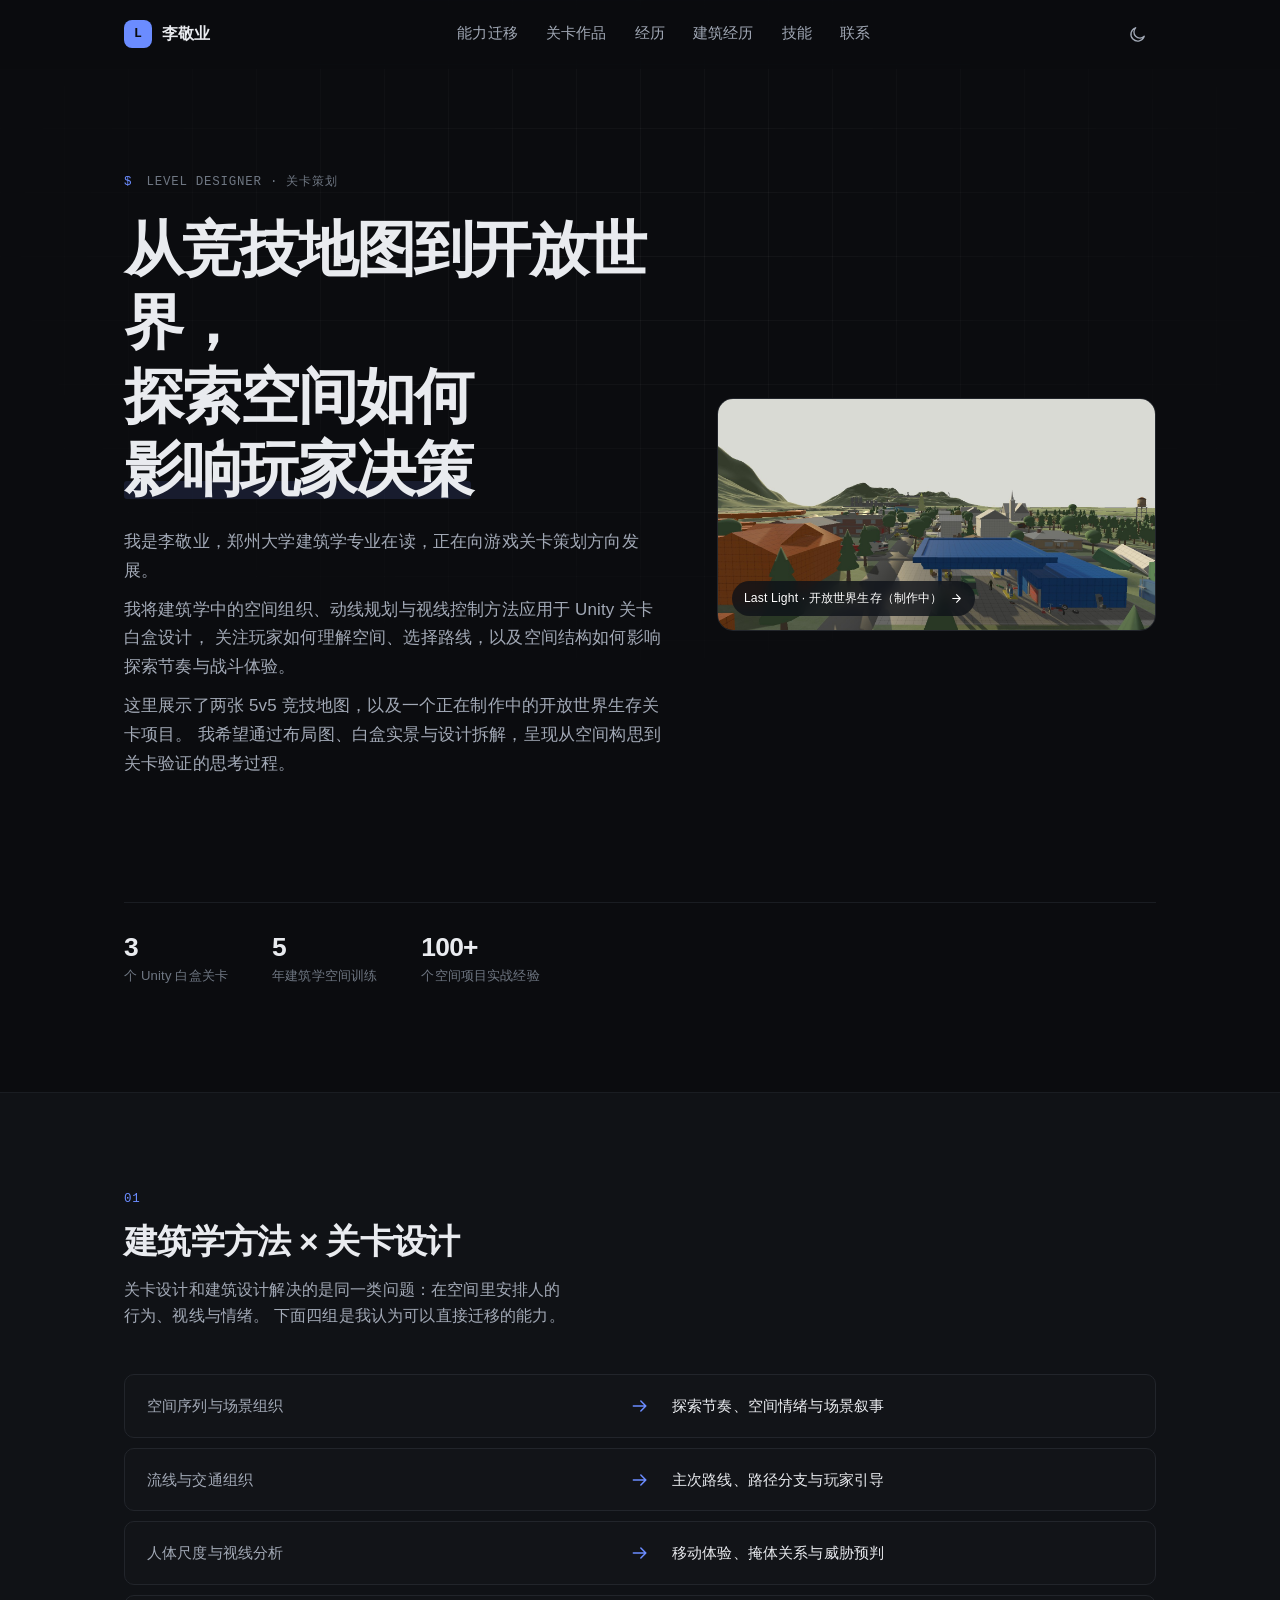
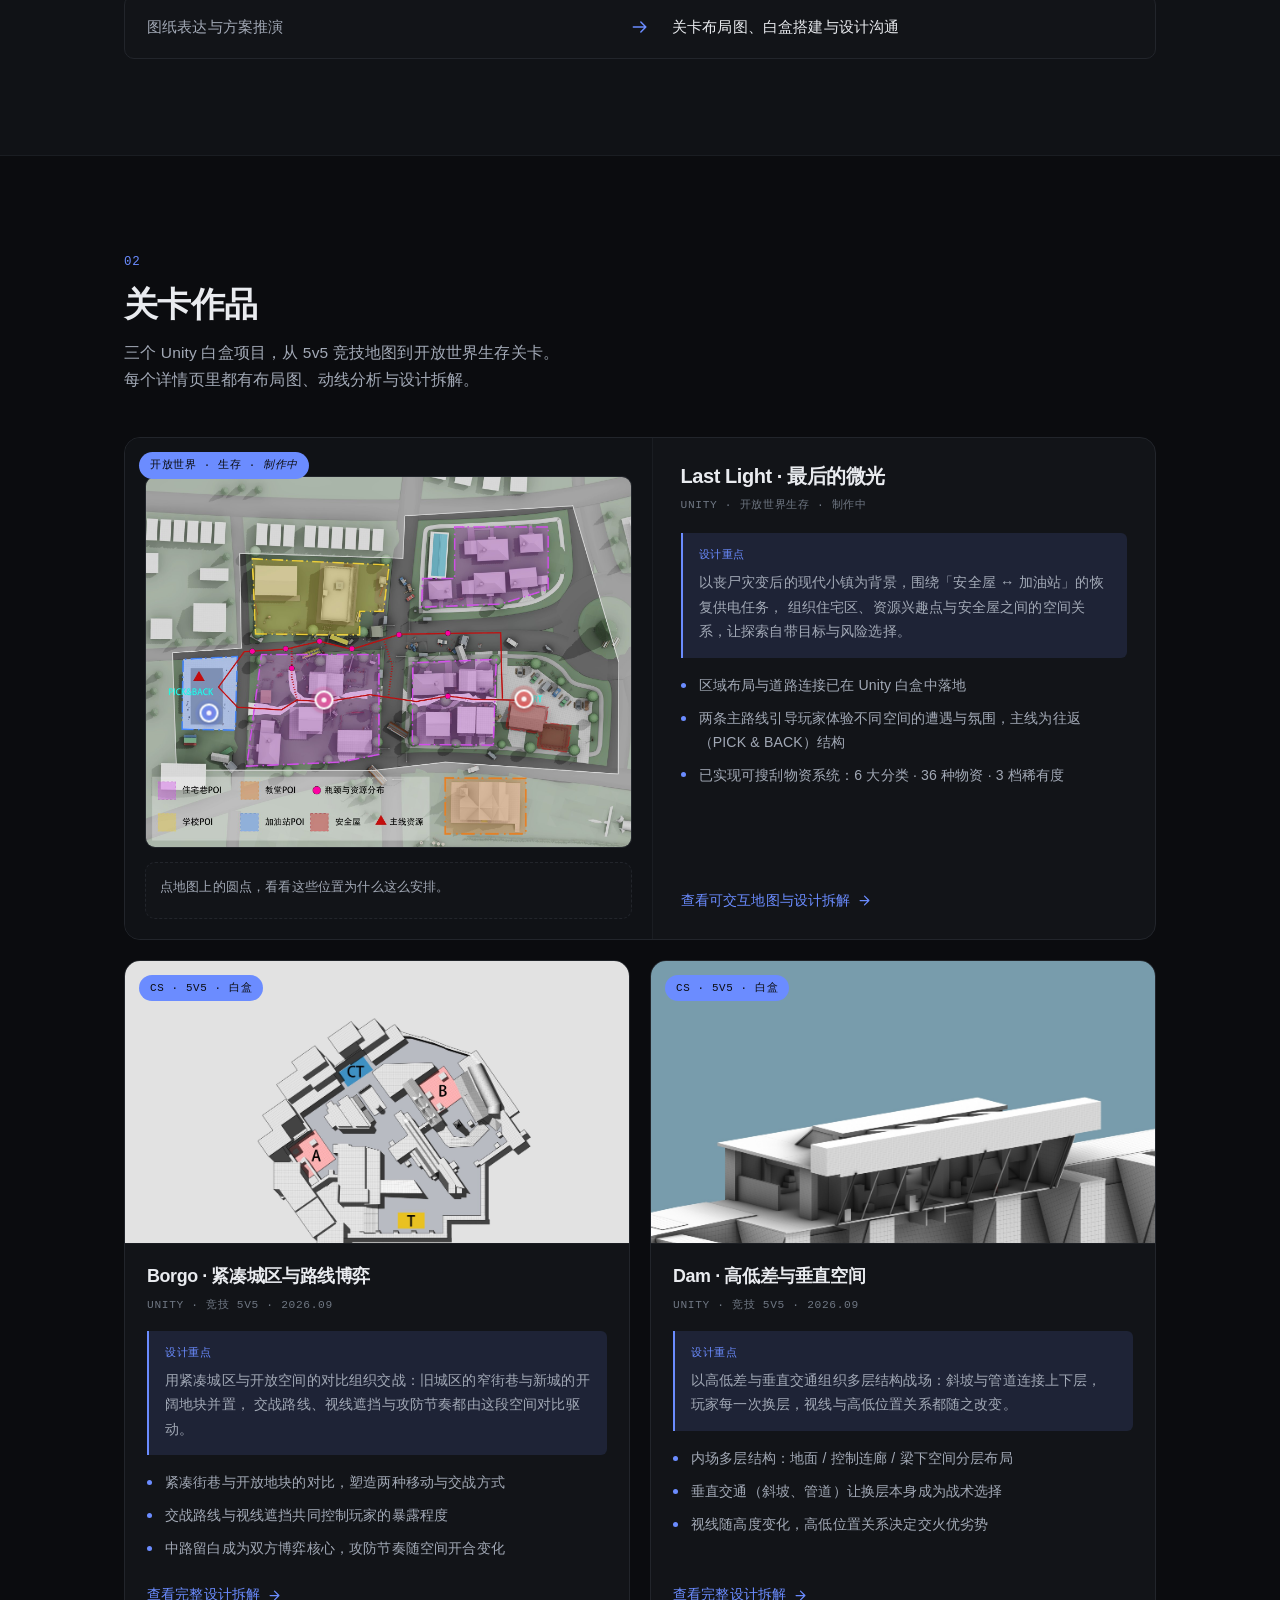
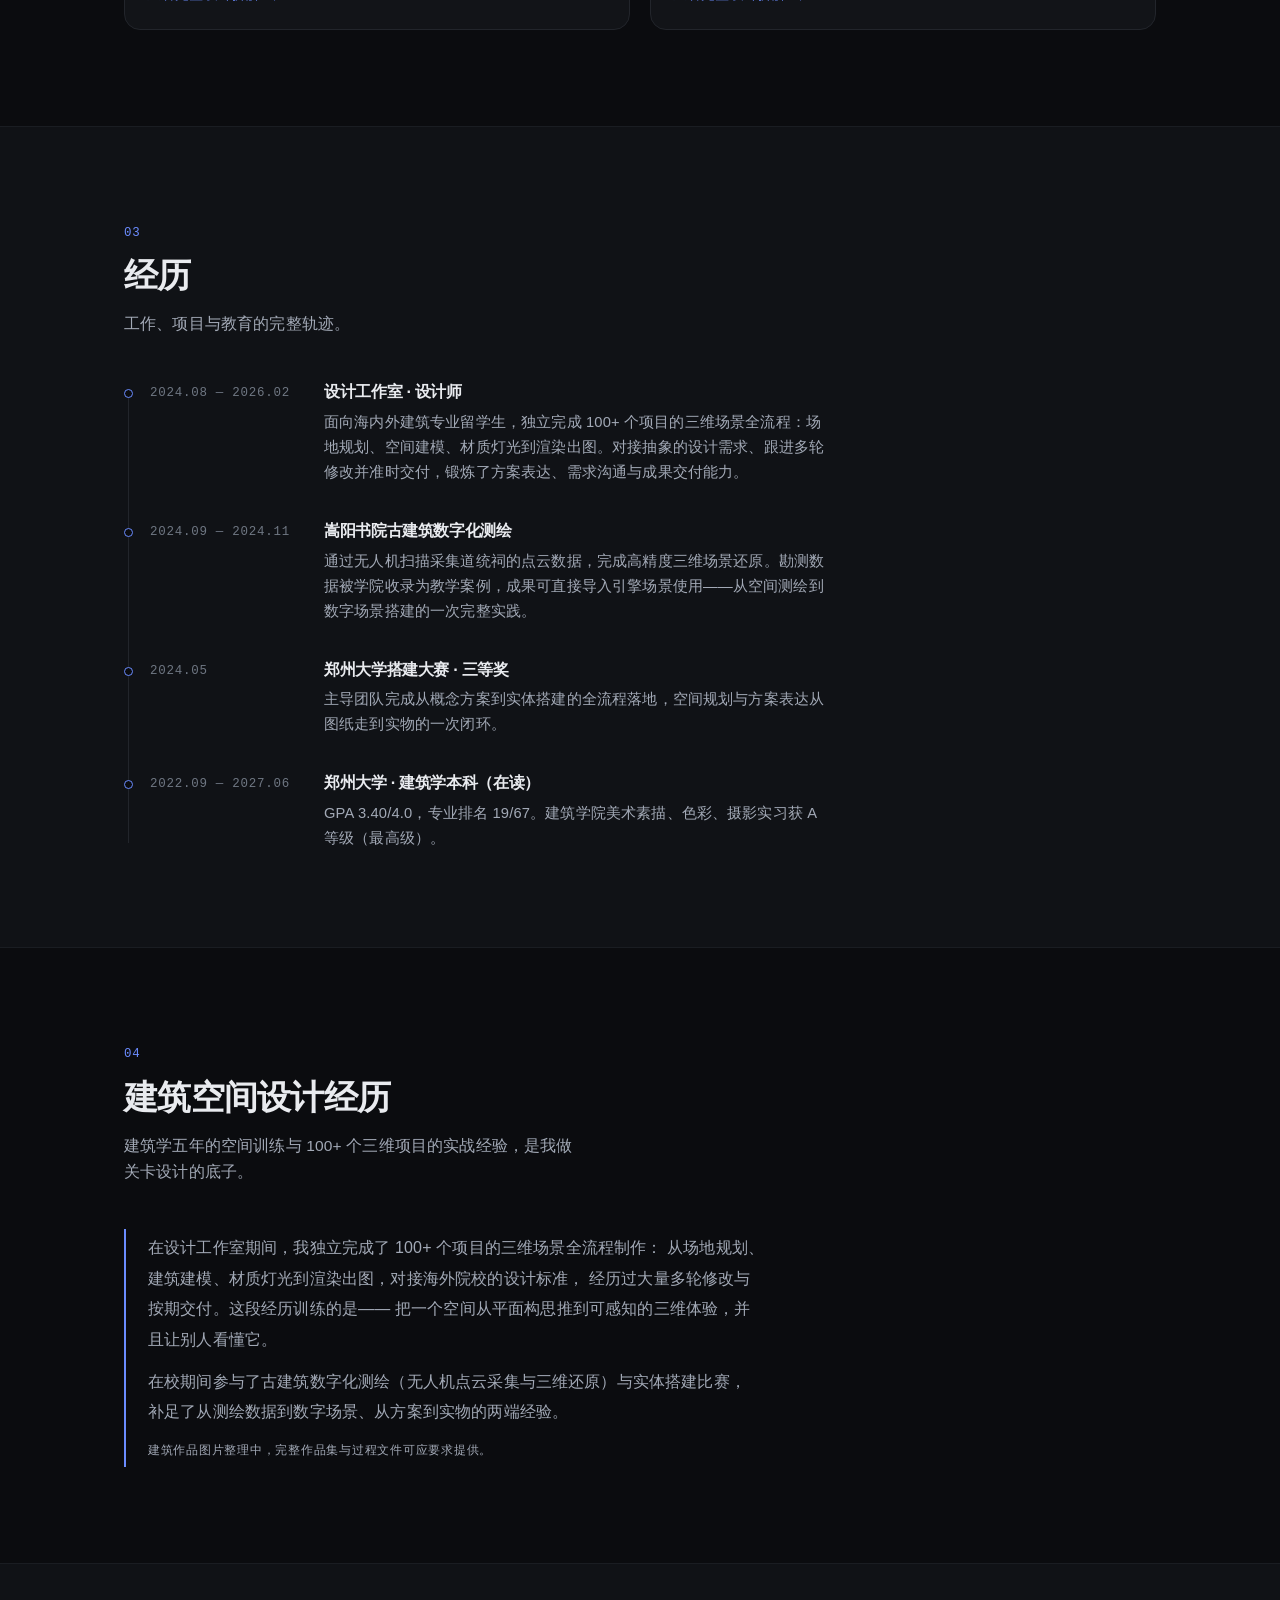
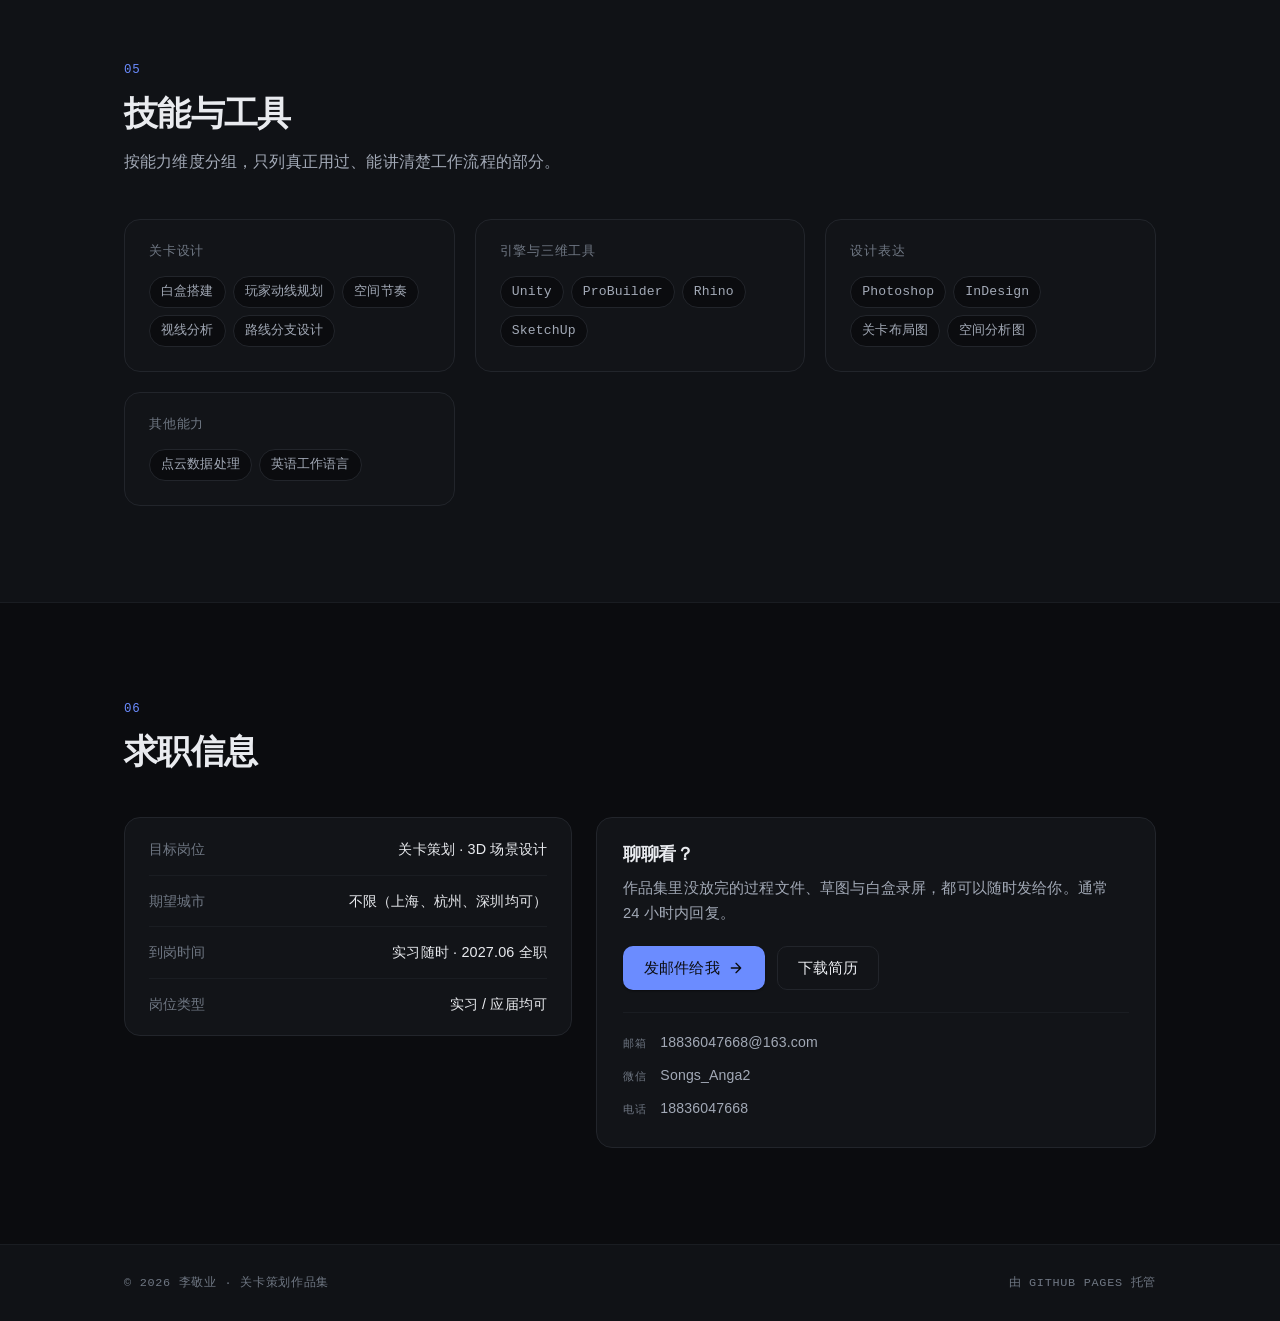
==== index.html @ 9c24d6fc "Add missing bottleneck/decision/POI markers from asset folders, translucent halo buttons, wider map " ====
<!DOCTYPE html>
<html lang="zh-CN" data-theme="dark">
<head>
<meta charset="UTF-8" />
<meta name="viewport" content="width=device-width, initial-scale=1, viewport-fit=cover" />

<title>李敬业 · 关卡策划作品集</title>
<meta name="description" content="从竞技地图到开放世界，探索空间如何影响玩家决策 —— 李敬业，建筑学出身的关卡策划求职作品集：两张 5v5 竞技地图白盒（Borgo / Dam）与开放世界生存关卡项目《Last Light》。" />
<meta name="author" content="李敬业" />

<meta property="og:type" content="website" />
<meta property="og:title" content="李敬业 · 关卡策划作品集" />
<meta property="og:description" content="从竞技地图到开放世界，探索空间如何影响玩家决策 —— 两张 5v5 竞技地图白盒与开放世界生存关卡项目《Last Light》。" />
<meta property="og:url" content="https://jingyeli-portfolio.github.io/" />
<meta name="twitter:card" content="summary_large_image" />

<link rel="icon" href="data:image/svg+xml,%3Csvg xmlns='http://www.w3.org/2000/svg' viewBox='0 0 100 100'%3E%3Crect width='100' height='100' rx='22' fill='%232b5cff'/%3E%3Ctext x='50' y='70' font-size='60' font-family='monospace' font-weight='700' fill='white' text-anchor='middle'%3EL%3C/text%3E%3C/svg%3E" />
<link rel="stylesheet" href="assets/css/style.css" />

<!-- 若浏览器禁用了 JS，跳过入场动画，保证内容始终可见 -->
<noscript><style>.reveal{opacity:1 !important;transform:none !important}</style></noscript>

<script>
  /* 在首屏渲染前应用主题，避免明暗闪烁 */
  (function () {
    try {
      var saved = localStorage.getItem('theme');
      document.documentElement.setAttribute('data-theme', saved || 'dark');
    } catch (e) {
      document.documentElement.setAttribute('data-theme', 'dark');
    }
  })();
</script>
</head>

<body>
<a class="skip-link" href="#main">跳到主要内容</a>

<div class="progress" id="progress" aria-hidden="true"></div>

<!-- ================= 顶栏 ================= -->
<header class="site-header" id="siteHeader">
  <div class="container header-inner">
    <a class="brand" href="#top" aria-label="回到顶部">
      <span class="brand-mark" aria-hidden="true">L</span>
      <span class="brand-text">李敬业</span>
    </a>

    <nav class="nav" id="nav" aria-label="主导航">
      <a href="#transfer">能力迁移</a>
      <a href="#works">关卡作品</a>
      <a href="#experience">经历</a>
      <a href="#architecture">建筑经历</a>
      <a href="#skills">技能</a>
      <a href="#contact">联系</a>
    </nav>

    <div class="header-actions">
      <button class="icon-btn theme-toggle" id="themeToggle" type="button" aria-label="切换深色模式">
        <svg class="i-sun" viewBox="0 0 24 24" fill="none" stroke="currentColor" stroke-width="1.7" stroke-linecap="round" aria-hidden="true">
          <circle cx="12" cy="12" r="4.2" />
          <path d="M12 2.6v2.2M12 19.2v2.2M2.6 12h2.2M19.2 12h2.2M5.4 5.4l1.6 1.6M17 17l1.6 1.6M18.6 5.4L17 7M7 17l-1.6 1.6" />
        </svg>
        <svg class="i-moon" viewBox="0 0 24 24" fill="none" stroke="currentColor" stroke-width="1.7" stroke-linecap="round" stroke-linejoin="round" aria-hidden="true">
          <path d="M20.5 14.3A8.6 8.6 0 1 1 9.7 3.5a6.9 6.9 0 0 0 10.8 10.8Z" />
        </svg>
      </button>

      <button class="icon-btn menu-toggle" id="menuToggle" type="button" aria-label="打开菜单" aria-expanded="false" aria-controls="nav">
        <span></span><span></span>
      </button>
    </div>
  </div>
</header>

<main id="main">

  <!-- ================= Hero ================= -->
  <section class="hero" id="top">
    <div class="container">
      <div class="hero-grid">
        <div class="hero-text">
      <p class="eyebrow mono reveal"><span class="prompt">$</span> level designer · 关卡策划</p>

      <h1 class="hero-title reveal">从竞技地图到开放世界，<br />探索空间如何<span class="hl">影响玩家决策</span></h1>

      <div class="hero-sub reveal">
        <p>
          我是李敬业，郑州大学建筑学专业在读，正在向游戏关卡策划方向发展。
        </p>
        <p>
          我将建筑学中的空间组织、动线规划与视线控制方法应用于 Unity 关卡白盒设计，
          关注玩家如何理解空间、选择路线，以及空间结构如何影响探索节奏与战斗体验。
        </p>
        <p>
          这里展示了两张 5v5 竞技地图，以及一个正在制作中的开放世界生存关卡项目。
          我希望通过布局图、白盒实景与设计拆解，呈现从空间构思到关卡验证的思考过程。
        </p>
      </div>

      <div class="hero-actions reveal">
        <a class="btn btn-primary" href="#works">
          查看关卡作品
          <svg viewBox="0 0 24 24" fill="none" stroke="currentColor" stroke-width="2" stroke-linecap="round" stroke-linejoin="round" aria-hidden="true"><path d="M5 12h13M12 5l7 7-7 7" /></svg>
        </a>
        <a class="btn btn-ghost" href="assets/resume.pdf" download>下载简历</a>
      </div>
        </div><!-- /hero-text -->

        <!-- 首屏右侧视觉：点击图片直接进入 Last Light 详情。
             后续替换：选定开放世界截图后，把下面 img 的 src 换成新文件即可 -->
        <a class="hero-visual reveal" href="work-lastlight.html" aria-label="进入 Last Light 开放世界项目详情">
          <img src="assets/img/lastlight-cover.jpg" alt="Last Light 开放世界小镇关卡实景" />
          <span class="hero-visual-tag">
            Last Light · 开放世界生存（制作中）
            <svg viewBox="0 0 24 24" fill="none" stroke="currentColor" stroke-width="2" stroke-linecap="round" stroke-linejoin="round" aria-hidden="true"><path d="M5 12h13M12 5l7 7-7 7" /></svg>
          </span>
        </a>
      </div><!-- /hero-grid -->

      <ul class="stats reveal">
        <li>
          <span class="stat-num">3</span>
          <span class="stat-label">个 Unity 白盒关卡</span>
        </li>
        <li>
          <span class="stat-num">5</span>
          <span class="stat-label">年建筑学空间训练</span>
        </li>
        <li>
          <span class="stat-num">100+</span>
          <span class="stat-label">个空间项目实战经验</span>
        </li>
      </ul>
    </div>
  </section>

  <!-- ================= 01 能力迁移 ================= -->
  <section class="section section-alt" id="transfer">
    <div class="container">
      <header class="section-head reveal">
        <span class="section-index mono">01</span>
        <h2>建筑学方法 × 关卡设计</h2>
        <p class="section-desc">
          关卡设计和建筑设计解决的是同一类问题：在空间里安排人的行为、视线与情绪。
          下面四组是我认为可以直接迁移的能力。
        </p>
      </header>

      <ul class="mapping">
        <li class="map-row reveal">
          <div class="map-from">
            <p>空间序列与场景组织</p>
          </div>
          <span class="map-arrow" aria-hidden="true">
            <svg viewBox="0 0 24 24" fill="none" stroke="currentColor" stroke-width="1.8" stroke-linecap="round" stroke-linejoin="round"><path d="M4 12h15M13 6l6 6-6 6" /></svg>
          </span>
          <div class="map-to">
            <p>探索节奏、空间情绪与场景叙事</p>
          </div>
        </li>

        <li class="map-row reveal">
          <div class="map-from">
            <p>流线与交通组织</p>
          </div>
          <span class="map-arrow" aria-hidden="true">
            <svg viewBox="0 0 24 24" fill="none" stroke="currentColor" stroke-width="1.8" stroke-linecap="round" stroke-linejoin="round"><path d="M4 12h15M13 6l6 6-6 6" /></svg>
          </span>
          <div class="map-to">
            <p>主次路线、路径分支与玩家引导</p>
          </div>
        </li>

        <li class="map-row reveal">
          <div class="map-from">
            <p>人体尺度与视线分析</p>
          </div>
          <span class="map-arrow" aria-hidden="true">
            <svg viewBox="0 0 24 24" fill="none" stroke="currentColor" stroke-width="1.8" stroke-linecap="round" stroke-linejoin="round"><path d="M4 12h15M13 6l6 6-6 6" /></svg>
          </span>
          <div class="map-to">
            <p>移动体验、掩体关系与威胁预判</p>
          </div>
        </li>

        <li class="map-row reveal">
          <div class="map-from">
            <p>图纸表达与方案推演</p>
          </div>
          <span class="map-arrow" aria-hidden="true">
            <svg viewBox="0 0 24 24" fill="none" stroke="currentColor" stroke-width="1.8" stroke-linecap="round" stroke-linejoin="round"><path d="M4 12h15M13 6l6 6-6 6" /></svg>
          </span>
          <div class="map-to">
            <p>关卡布局图、白盒搭建与设计沟通</p>
          </div>
        </li>
      </ul>
    </div>
  </section>

  <!-- ================= 02 白盒 Demo ================= -->
  <section class="section" id="works">
    <div class="container">
      <header class="section-head reveal">
        <span class="section-index mono">02</span>
        <h2>关卡作品</h2>
        <p class="section-desc">
          三个 Unity 白盒项目，从 5v5 竞技地图到开放世界生存关卡。
          每个详情页里都有布局图、动线分析与设计拆解。
        </p>
      </header>

      <div class="works">

        <article class="work-card work-card-lead feature reveal" id="lastlight">
          <div class="feature-map">
            <span class="cover-pill mono">开放世界 · 生存 · <em>制作中</em></span>
            <div data-poi-map="home"></div>
            <p class="map-info" id="homeMapInfo">点地图上的圆点，看看这些位置为什么这么安排。</p>
          </div>

          <div class="feature-body">
            <h3>Last Light · 最后的微光</h3>
            <p class="work-meta mono">Unity · 开放世界生存 · 制作中</p>

            <p class="work-goal">
              <span class="mono">设计重点</span>
              以丧尸灾变后的现代小镇为背景，围绕「安全屋 ↔ 加油站」的恢复供电任务，
              组织住宅区、资源兴趣点与安全屋之间的空间关系，让探索自带目标与风险选择。
            </p>

            <ul class="highlights">
              <li>区域布局与道路连接已在 Unity 白盒中落地</li>
              <li>两条主路线引导玩家体验不同空间的遭遇与氛围，主线为往返（PICK &amp; BACK）结构</li>
              <li>已实现可搜刮物资系统：6 大分类 · 36 种物资 · 3 档稀有度</li>
            </ul>

            <a class="more" href="work-lastlight.html">
              查看可交互地图与设计拆解
              <svg viewBox="0 0 24 24" fill="none" stroke="currentColor" stroke-width="2" stroke-linecap="round" stroke-linejoin="round" aria-hidden="true"><path d="M5 12h13M12 5l7 7-7 7" /></svg>
            </a>
          </div>
        </article>

        <article class="work-card reveal">
          <a class="work-link" href="work-blockout-01.html">
            <div class="work-cover">
              <span class="cover-pill mono">CS · 5v5 · 白盒</span>
              <img src="assets/img/borgo-plan.jpg" alt="Borgo 平面图与动线规划" />
            </div>
            <div class="work-body">
              <h3>Borgo · 紧凑城区与路线博弈</h3>
              <p class="work-meta mono">Unity · 竞技 5v5 · 2026.09</p>

              <p class="work-goal">
                <span class="mono">设计重点</span>
                用紧凑城区与开放空间的对比组织交战：旧城区的窄街巷与新城的开阔地块并置，
                交战路线、视线遮挡与攻防节奏都由这段空间对比驱动。
              </p>

              <ul class="highlights">
                <li>紧凑街巷与开放地块的对比，塑造两种移动与交战方式</li>
                <li>交战路线与视线遮挡共同控制玩家的暴露程度</li>
                <li>中路留白成为双方博弈核心，攻防节奏随空间开合变化</li>
              </ul>

              <span class="more">
                查看完整设计拆解
                <svg viewBox="0 0 24 24" fill="none" stroke="currentColor" stroke-width="2" stroke-linecap="round" stroke-linejoin="round" aria-hidden="true"><path d="M5 12h13M12 5l7 7-7 7" /></svg>
              </span>
            </div>
          </a>
        </article>

        <article class="work-card reveal">
          <a class="work-link" href="work-blockout-02.html">
            <div class="work-cover">
              <span class="cover-pill mono">CS · 5v5 · 白盒</span>
              <img src="assets/img/dam-section.jpg" alt="Dam 剖透视" />
            </div>
            <div class="work-body">
              <h3>Dam · 高低差与垂直空间</h3>
              <p class="work-meta mono">Unity · 竞技 5v5 · 2026.09</p>

              <p class="work-goal">
                <span class="mono">设计重点</span>
                以高低差与垂直交通组织多层结构战场：斜坡与管道连接上下层，
                玩家每一次换层，视线与高低位置关系都随之改变。
              </p>

              <ul class="highlights">
                <li>内场多层结构：地面 / 控制连廊 / 梁下空间分层布局</li>
                <li>垂直交通（斜坡、管道）让换层本身成为战术选择</li>
                <li>视线随高度变化，高低位置关系决定交火优劣势</li>
              </ul>

              <span class="more">
                查看完整设计拆解
                <svg viewBox="0 0 24 24" fill="none" stroke="currentColor" stroke-width="2" stroke-linecap="round" stroke-linejoin="round" aria-hidden="true"><path d="M5 12h13M12 5l7 7-7 7" /></svg>
              </span>
            </div>
          </a>
        </article>

      </div>
    </div>
  </section>

  <!-- ================= 03 经历 ================= -->
  <section class="section section-alt" id="experience">
    <div class="container">
      <header class="section-head reveal">
        <span class="section-index mono">03</span>
        <h2>经历</h2>
        <p class="section-desc">工作、项目与教育的完整轨迹。</p>
      </header>

      <ol class="timeline">
        <li class="tl-item reveal">
          <span class="tl-dot" aria-hidden="true"></span>
          <div class="tl-meta mono">2024.08 — 2026.02</div>
          <div class="tl-body">
            <h3>设计工作室 · 设计师</h3>
            <p>面向海内外建筑专业留学生，独立完成 100+ 个项目的三维场景全流程：场地规划、空间建模、材质灯光到渲染出图。对接抽象的设计需求、跟进多轮修改并准时交付，锻炼了方案表达、需求沟通与成果交付能力。</p>
          </div>
        </li>
        <li class="tl-item reveal">
          <span class="tl-dot" aria-hidden="true"></span>
          <div class="tl-meta mono">2024.09 — 2024.11</div>
          <div class="tl-body">
            <h3>嵩阳书院古建筑数字化测绘</h3>
            <p>通过无人机扫描采集道统祠的点云数据，完成高精度三维场景还原。勘测数据被学院收录为教学案例，成果可直接导入引擎场景使用——从空间测绘到数字场景搭建的一次完整实践。</p>
          </div>
        </li>
        <li class="tl-item reveal">
          <span class="tl-dot" aria-hidden="true"></span>
          <div class="tl-meta mono">2024.05</div>
          <div class="tl-body">
            <h3>郑州大学搭建大赛 · 三等奖</h3>
            <p>主导团队完成从概念方案到实体搭建的全流程落地，空间规划与方案表达从图纸走到实物的一次闭环。</p>
          </div>
        </li>
        <li class="tl-item reveal">
          <span class="tl-dot" aria-hidden="true"></span>
          <div class="tl-meta mono">2022.09 — 2027.06</div>
          <div class="tl-body">
            <h3>郑州大学 · 建筑学本科（在读）</h3>
            <p>GPA 3.40/4.0，专业排名 19/67。建筑学院美术素描、色彩、摄影实习获 A 等级（最高级）。</p>
          </div>
        </li>
      </ol>
    </div>
  </section>

  <!-- ================= 04 建筑空间设计经历 ================= -->
  <section class="section" id="architecture">
    <div class="container">
      <header class="section-head reveal">
        <span class="section-index mono">04</span>
        <h2>建筑空间设计经历</h2>
        <p class="section-desc">
          建筑学五年的空间训练与 100+ 个三维项目的实战经验，是我做关卡设计的底子。
        </p>
      </header>

      <div class="arch-summary reveal">
        <p>
          在设计工作室期间，我独立完成了 100+ 个项目的三维场景全流程制作：
          从场地规划、建筑建模、材质灯光到渲染出图，对接海外院校的设计标准，
          经历过大量多轮修改与按期交付。这段经历训练的是——
          把一个空间从平面构思推到可感知的三维体验，并且让别人看懂它。
        </p>
        <p>
          在校期间参与了古建筑数字化测绘（无人机点云采集与三维还原）与实体搭建比赛，
          补足了从测绘数据到数字场景、从方案到实物的两端经验。
        </p>
        <p class="arch-note mono">
          建筑作品图片整理中，完整作品集与过程文件可应要求提供。
        </p>
      </div>
    </div>
  </section>

  <!-- ================= 05 技能与工具 ================= -->
  <section class="section section-alt" id="skills">
    <div class="container">
      <header class="section-head reveal">
        <span class="section-index mono">05</span>
        <h2>技能与工具</h2>
        <p class="section-desc">按能力维度分组，只列真正用过、能讲清楚工作流程的部分。</p>
      </header>

      <div class="skill-groups">
        <div class="skill-group reveal">
          <h3 class="mono">关卡设计</h3>
          <ul class="tags">
            <li>白盒搭建</li><li>玩家动线规划</li><li>空间节奏</li>
            <li>视线分析</li><li>路线分支设计</li>
          </ul>
        </div>
        <div class="skill-group reveal">
          <h3 class="mono">引擎与三维工具</h3>
          <ul class="tags">
            <li>Unity</li><li>ProBuilder</li><li>Rhino</li><li>SketchUp</li>
          </ul>
        </div>
        <div class="skill-group reveal">
          <h3 class="mono">设计表达</h3>
          <ul class="tags">
            <li>Photoshop</li><li>InDesign</li><li>关卡布局图</li><li>空间分析图</li>
          </ul>
        </div>
        <div class="skill-group reveal">
          <h3 class="mono">其他能力</h3>
          <ul class="tags">
            <li>点云数据处理</li><li>英语工作语言</li>
          </ul>
        </div>
      </div>
    </div>
  </section>

  <!-- ================= 06 求职信息 ================= -->
  <section class="section" id="contact">
    <div class="container">
      <header class="section-head reveal">
        <span class="section-index mono">06</span>
        <h2>求职信息</h2>
      </header>

      <div class="job-grid">
        <dl class="job-card reveal">
          <div><dt>目标岗位</dt><dd>关卡策划 · 3D 场景设计</dd></div>
          <div><dt>期望城市</dt><dd>不限（上海、杭州、深圳均可）</dd></div>
          <div><dt>到岗时间</dt><dd>实习随时 · 2027.06 全职</dd></div>
          <div><dt>岗位类型</dt><dd>实习 / 应届均可</dd></div>
        </dl>

        <div class="contact-card reveal">
          <h3>聊聊看？</h3>
          <p>作品集里没放完的过程文件、草图与白盒录屏，都可以随时发给你。通常 24 小时内回复。</p>
          <div class="hero-actions">
            <a class="btn btn-primary" href="mailto:18836047668@163.com">
              发邮件给我
              <svg viewBox="0 0 24 24" fill="none" stroke="currentColor" stroke-width="2" stroke-linecap="round" stroke-linejoin="round" aria-hidden="true"><path d="M5 12h13M12 5l7 7-7 7" /></svg>
            </a>
            <a class="btn btn-ghost" href="assets/resume.pdf" download>下载简历</a>
          </div>
          <ul class="contact-links">
            <li><span class="mono">邮箱</span> 18836047668@163.com</li>
            <li><span class="mono">微信</span> Songs_Anga2</li>
            <li><span class="mono">电话</span> 18836047668</li>
          </ul>
        </div>
      </div>
    </div>
  </section>

</main>

<footer class="site-footer">
  <div class="container footer-inner">
    <p class="mono">© <span id="year">2026</span> 李敬业 · 关卡策划作品集</p>
    <p class="mono">由 GitHub Pages 托管</p>
  </div>
</footer>

<script src="assets/js/main.js"></script>
<script src="assets/js/lastlight-poi.js"></script>
<script src="assets/js/poi-map.js"></script>
</body>
</html>
---- assets/css/style.css ----
/* ==========================================================================
   作品集主页 · 样式表
   设计基调：极简克制的技术感 —— 大量留白、细分割线、等宽字体点缀、单一强调色
   ========================================================================== */

/* --------------------------------------------------------------------------
   1. 设计变量（改这里就能整体换肤）
   -------------------------------------------------------------------------- */
html[data-theme="light"] {
  --bg:            #ffffff;
  --bg-soft:       #f7f8fa;
  --surface:       #ffffff;
  --text:          #14161a;
  --text-soft:     #565e6c;
  --text-faint:    #8a92a0;
  --border:        #e7e9ee;
  --border-soft:   #f0f2f5;
  --border-strong: #d3d7de;
  --accent:        #2b5cff;
  --accent-ink:    #ffffff;
  --accent-wash:   rgba(43, 92, 255, .07);
  --shadow-sm:     0 1px 2px rgba(16, 24, 40, .05);
  --shadow:        0 2px 4px rgba(16, 24, 40, .04), 0 12px 32px -12px rgba(16, 24, 40, .14);
  --grid-line:     rgba(20, 22, 26, .045);
  --header-bg:     rgba(255, 255, 255, .8);
  color-scheme: light;
}

html[data-theme="dark"] {
  --bg:            #0b0c0f;
  --bg-soft:       #101216;
  --surface:       #121418;
  --text:          #e9ebef;
  --text-soft:     #a2a9b6;
  --text-faint:    #6f7783;
  --border:        #22252b;
  --border-soft:   #1a1d22;
  --border-strong: #343a44;
  --accent:        #6b8cff;
  --accent-ink:    #0b0c0f;
  --accent-wash:   rgba(107, 140, 255, .13);
  --shadow-sm:     0 1px 2px rgba(0, 0, 0, .45);
  --shadow:        0 2px 4px rgba(0, 0, 0, .3), 0 16px 40px -16px rgba(0, 0, 0, .7);
  --grid-line:     rgba(255, 255, 255, .035);
  --header-bg:     rgba(11, 12, 15, .78);
  color-scheme: dark;
}

:root {
  --radius-sm: 6px;
  --radius:    10px;
  --radius-lg: 16px;
  --container: 1080px;
  --gutter:    24px;
  --ease:      cubic-bezier(.22, .61, .36, 1);

  --font-sans: -apple-system, BlinkMacSystemFont, "Segoe UI", "PingFang SC",
               "Hiragino Sans GB", "Microsoft YaHei", "Helvetica Neue", Arial, sans-serif;
  --font-mono: ui-monospace, SFMono-Regular, "SF Mono", "JetBrains Mono",
               "Cascadia Code", Consolas, "Liberation Mono", Menlo, monospace;
}

/* --------------------------------------------------------------------------
   2. 基础重置
   -------------------------------------------------------------------------- */
*, *::before, *::after { box-sizing: border-box; }

html {
  -webkit-text-size-adjust: 100%;
  scroll-behavior: smooth;
  scroll-padding-top: 88px;
}

body {
  margin: 0;
  background: var(--bg);
  color: var(--text);
  font-family: var(--font-sans);
  font-size: 16px;
  line-height: 1.7;
  letter-spacing: .01em;
  -webkit-font-smoothing: antialiased;
  -moz-osx-font-smoothing: grayscale;
  transition: background-color .3s var(--ease), color .3s var(--ease);
}

h1, h2, h3 { margin: 0; font-weight: 650; line-height: 1.22; letter-spacing: -.022em; }
p { margin: 0; }
ul, ol, dl, dd { margin: 0; padding: 0; list-style: none; }
img, svg { display: block; max-width: 100%; }
a { color: inherit; text-decoration: none; }

::selection { background: var(--accent); color: var(--accent-ink); }

:focus-visible {
  outline: 2px solid var(--accent);
  outline-offset: 3px;
  border-radius: 4px;
}

.mono {
  font-family: var(--font-mono);
  font-size: .78rem;
  letter-spacing: .06em;
  text-transform: uppercase;
  font-weight: 500;
}

.container {
  width: 100%;
  max-width: var(--container);
  margin-inline: auto;
  padding-inline: var(--gutter);
}

.skip-link {
  position: absolute;
  left: 16px; top: -48px;
  z-index: 200;
  padding: 10px 16px;
  background: var(--accent);
  color: var(--accent-ink);
  border-radius: var(--radius-sm);
  transition: top .2s var(--ease);
}
.skip-link:focus { top: 16px; }

/* --------------------------------------------------------------------------
   3. 滚动进度条
   -------------------------------------------------------------------------- */
.progress {
  position: fixed;
  inset: 0 auto auto 0;
  height: 2px;
  width: 0%;
  background: var(--accent);
  z-index: 120;
  transition: width .1s linear;
}

/* --------------------------------------------------------------------------
   4. 顶栏
   -------------------------------------------------------------------------- */
.site-header {
  position: fixed;
  inset: 0 0 auto 0;
  z-index: 100;
  background: var(--header-bg);
  backdrop-filter: saturate(180%) blur(14px);
  -webkit-backdrop-filter: saturate(180%) blur(14px);
  border-bottom: 1px solid transparent;
  transition: border-color .3s var(--ease), background-color .3s var(--ease);
}
.site-header.is-scrolled {
  border-bottom-color: var(--border);
  box-shadow: var(--shadow-sm);
}

.header-inner {
  display: flex;
  align-items: center;
  justify-content: space-between;
  gap: 24px;
  height: 68px;
}

.brand { display: inline-flex; align-items: center; gap: 10px; }
.brand-mark {
  display: grid;
  place-items: center;
  width: 28px; height: 28px;
  border-radius: 8px;
  background: var(--accent);
  color: var(--accent-ink);
  font-family: var(--font-mono);
  font-size: .82rem;
  font-weight: 700;
}
.brand-text { font-weight: 620; letter-spacing: -.01em; }

.nav { display: flex; gap: 4px; }
.nav a {
  position: relative;
  padding: 7px 12px;
  border-radius: var(--radius-sm);
  font-size: .92rem;
  color: var(--text-soft);
  transition: color .18s var(--ease), background-color .18s var(--ease);
}
.nav a:hover { color: var(--text); background: var(--accent-wash); }
.nav a.is-active { color: var(--text); font-weight: 560; }
.nav a.is-active::after {
  content: "";
  position: absolute;
  left: 12px; right: 12px; bottom: 2px;
  height: 1.5px;
  background: var(--accent);
  border-radius: 2px;
}

.header-actions { display: flex; align-items: center; gap: 6px; }

.icon-btn {
  display: grid;
  place-items: center;
  width: 38px; height: 38px;
  border: 1px solid transparent;
  border-radius: var(--radius-sm);
  background: transparent;
  color: var(--text-soft);
  cursor: pointer;
  transition: color .18s var(--ease), background-color .18s var(--ease), border-color .18s var(--ease);
}
.icon-btn:hover { color: var(--text); background: var(--accent-wash); }
.icon-btn svg { width: 19px; height: 19px; }

.theme-toggle .i-moon { display: none; }
html[data-theme="dark"] .theme-toggle .i-sun  { display: none; }
html[data-theme="dark"] .theme-toggle .i-moon { display: block; }

.menu-toggle { display: none; }
.menu-toggle span {
  display: block;
  width: 17px; height: 1.6px;
  background: currentColor;
  border-radius: 2px;
  transition: transform .25s var(--ease), opacity .2s var(--ease);
}
.menu-toggle span + span { margin-top: 5px; }
.menu-toggle[aria-expanded="true"] span:first-child { transform: translateY(3.3px) rotate(45deg); }
.menu-toggle[aria-expanded="true"] span:last-child  { transform: translateY(-3.3px) rotate(-45deg); }

/* --------------------------------------------------------------------------
   5. Hero
   -------------------------------------------------------------------------- */
.hero {
  position: relative;
  padding: 172px 0 104px;
  overflow: hidden;
}
.hero::before {
  content: "";
  position: absolute;
  inset: 0;
  background-image:
    linear-gradient(var(--grid-line) 1px, transparent 1px),
    linear-gradient(90deg, var(--grid-line) 1px, transparent 1px);
  background-size: 64px 64px;
  mask-image: radial-gradient(ellipse 78% 62% at 50% 22%, #000 12%, transparent 72%);
  -webkit-mask-image: radial-gradient(ellipse 78% 62% at 50% 22%, #000 12%, transparent 72%);
  pointer-events: none;
}
.hero > .container { position: relative; }

.eyebrow {
  color: var(--text-faint);
  margin-bottom: 20px;
}
.eyebrow .prompt { color: var(--accent); margin-right: 6px; }

.hero-title {
  font-size: clamp(2.35rem, 5.6vw, 3.75rem);
  max-width: 12em;
  letter-spacing: -.035em;
}
.hero-title .hl {
  position: relative;
  z-index: 0; /* 建立层叠上下文，让高亮色块准确压在文字下方而不被页面背景盖住 */
  white-space: nowrap;
}
.hero-title .hl::after {
  content: "";
  position: absolute;
  left: 0; right: 0; bottom: .06em;
  height: .3em;
  background: var(--accent-wash);
  border-radius: 3px;
  z-index: -1;
}

.hero-sub {
  margin-top: 22px;
  max-width: 58ch;
  font-size: 1.06rem;
  color: var(--text-soft);
}

.status {
  display: inline-flex;
  align-items: center;
  gap: 9px;
  margin-top: 24px;
  padding: 6px 14px 6px 11px;
  border: 1px solid var(--border);
  border-radius: 999px;
  font-size: .84rem;
  color: var(--text-soft);
  background: var(--surface);
}
.status .dot {
  position: relative;
  width: 7px; height: 7px;
  border-radius: 50%;
  background: #22c55e;
}
.status .dot::after {
  content: "";
  position: absolute; inset: 0;
  border-radius: 50%;
  background: #22c55e;
  animation: pulse 2.2s var(--ease) infinite;
}
@keyframes pulse {
  0%   { transform: scale(1);   opacity: .7; }
  70%  { transform: scale(2.6); opacity: 0; }
  100% { transform: scale(2.6); opacity: 0; }
}

.hero-actions {
  display: flex;
  flex-wrap: wrap;
  gap: 12px;
  margin-top: 34px;
}
.hero-actions.center { justify-content: center; }

.btn {
  display: inline-flex;
  align-items: center;
  gap: 8px;
  height: 44px;
  padding: 0 20px;
  border: 1px solid transparent;
  border-radius: var(--radius);
  font-size: .94rem;
  font-weight: 550;
  cursor: pointer;
  white-space: nowrap;
  transition: transform .18s var(--ease), background-color .18s var(--ease),
              border-color .18s var(--ease), box-shadow .18s var(--ease);
}
.btn svg { width: 16px; height: 16px; transition: transform .22s var(--ease); }
.btn:hover svg { transform: translateX(3px); }
.btn:active { transform: translateY(1px); }

.btn-primary {
  background: var(--accent);
  color: var(--accent-ink);
  box-shadow: var(--shadow-sm);
}
.btn-primary:hover { box-shadow: var(--shadow); filter: brightness(1.06); }

.btn-ghost {
  background: var(--surface);
  border-color: var(--border);
  color: var(--text);
}
.btn-ghost:hover { border-color: var(--accent); background: var(--accent-wash); }
.btn-ghost:hover svg { transform: none; }

.socials {
  display: flex;
  gap: 8px;
  margin-top: 40px;
  padding-top: 24px;
  border-top: 1px solid var(--border-soft);
  max-width: 420px;
}
.socials a {
  display: grid;
  place-items: center;
  width: 38px; height: 38px;
  border: 1px solid var(--border);
  border-radius: var(--radius-sm);
  color: var(--text-soft);
  transition: color .18s var(--ease), border-color .18s var(--ease), transform .18s var(--ease);
}
.socials a:hover { color: var(--accent); border-color: var(--accent); transform: translateY(-2px); }
.socials svg { width: 18px; height: 18px; }

/* --------------------------------------------------------------------------
   6. 通用区块
   -------------------------------------------------------------------------- */
.section { padding: 96px 0; }
.section-alt { background: var(--bg-soft); border-block: 1px solid var(--border-soft); }

.section-head { margin-bottom: 44px; }
.section-index {
  display: block;
  color: var(--accent);
  margin-bottom: 12px;
}
.section-head h2 { font-size: clamp(1.6rem, 3vw, 2.1rem); }
.section-desc {
  margin-top: 14px;
  max-width: 52ch;
  color: var(--text-soft);
  font-size: .97rem;
}

/* --------------------------------------------------------------------------
   7. 关于我
   -------------------------------------------------------------------------- */
.about-grid {
  display: grid;
  grid-template-columns: minmax(0, 1.65fr) minmax(0, 1fr);
  gap: 56px;
  align-items: start;
}
.about-text p + p { margin-top: 18px; }
.about-text p { color: var(--text-soft); }
.about-text strong { color: var(--text); font-weight: 600; }

.about-card {
  position: sticky;
  top: 96px;
  padding: 24px;
  border: 1px solid var(--border);
  border-radius: var(--radius-lg);
  background: var(--surface);
  box-shadow: var(--shadow-sm);
}
.avatar {
  width: 84px; height: 84px;
  border-radius: var(--radius);
  overflow: hidden;
  color: var(--accent);
  background: var(--accent-wash);
}
.avatar svg { width: 100%; height: 100%; }

.facts { margin-top: 22px; }
.facts > div {
  display: flex;
  align-items: baseline;
  justify-content: space-between;
  gap: 16px;
  padding: 11px 0;
  border-top: 1px solid var(--border-soft);
  font-size: .9rem;
}
.facts dt { color: var(--text-faint); }
.facts dd { color: var(--text); font-weight: 520; text-align: right; }
.facts dd.ok { color: #16a34a; }
html[data-theme="dark"] .facts dd.ok { color: #4ade80; }

/* --------------------------------------------------------------------------
   8. 技术栈
   -------------------------------------------------------------------------- */
.skill-groups {
  display: grid;
  grid-template-columns: repeat(3, minmax(0, 1fr));
  gap: 20px;
}
.skill-group {
  padding: 24px;
  border: 1px solid var(--border);
  border-radius: var(--radius-lg);
  background: var(--surface);
  transition: border-color .22s var(--ease), transform .22s var(--ease);
}
.skill-group:hover { border-color: var(--accent); transform: translateY(-2px); }
.skill-group h3 {
  font-size: .8rem;
  color: var(--text-faint);
  margin-bottom: 16px;
}

.tags { display: flex; flex-wrap: wrap; gap: 7px; }
.tags li {
  padding: 4px 11px;
  border: 1px solid var(--border);
  border-radius: 999px;
  font-size: .82rem;
  color: var(--text-soft);
  background: var(--bg);
  font-family: var(--font-mono);
  letter-spacing: .01em;
  transition: color .18s var(--ease), border-color .18s var(--ease);
}
.skill-group:hover .tags li { border-color: var(--border-strong); }
.tags.small li { font-size: .74rem; padding: 3px 9px; }

/* --------------------------------------------------------------------------
   9. 项目
   -------------------------------------------------------------------------- */
.projects {
  display: grid;
  grid-template-columns: repeat(2, minmax(0, 1fr));
  gap: 20px;
}

.project-link {
  display: flex;
  flex-direction: column;
  height: 100%;
  border: 1px solid var(--border);
  border-radius: var(--radius-lg);
  background: var(--surface);
  overflow: hidden;
  transition: border-color .22s var(--ease), transform .22s var(--ease), box-shadow .22s var(--ease);
}
.project-link:hover {
  border-color: var(--accent);
  transform: translateY(-3px);
  box-shadow: var(--shadow);
}

.project-cover {
  position: relative;
  height: 132px;
  display: flex;
  align-items: flex-end;
  padding: 14px 18px;
  background: var(--bg-soft);
  border-bottom: 1px solid var(--border-soft);
  overflow: hidden;
}
.project-cover::before {
  content: "";
  position: absolute;
  inset: 0;
  background-image:
    linear-gradient(var(--grid-line) 1px, transparent 1px),
    linear-gradient(90deg, var(--grid-line) 1px, transparent 1px);
  background-size: 26px 26px;
}
.project-cover::after {
  content: "";
  position: absolute;
  right: -34px; top: -34px;
  width: 118px; height: 118px;
  border-radius: 50%;
  background: var(--accent-wash);
  transition: transform .4s var(--ease);
}
.project-link:hover .project-cover::after { transform: scale(1.35); }
.project-cover .mono {
  position: relative;
  color: var(--text-faint);
}

.project-body { padding: 20px; flex: 1; }
.project-top {
  display: flex;
  align-items: flex-start;
  justify-content: space-between;
  gap: 12px;
}
.project-top h3 { font-size: 1.06rem; }
.project-body .arrow { color: var(--text-faint); transition: color .2s var(--ease), transform .2s var(--ease); }
.project-body .arrow svg { width: 17px; height: 17px; }
.project-link:hover .arrow { color: var(--accent); transform: translate(2px, -2px); }

.project-body p {
  margin: 10px 0 16px;
  font-size: .9rem;
  color: var(--text-soft);
}

/* --------------------------------------------------------------------------
   10. 经历时间线
   -------------------------------------------------------------------------- */
.timeline { position: relative; padding-left: 26px; }
.timeline::before {
  content: "";
  position: absolute;
  left: 4px; top: 8px; bottom: 8px;
  width: 1px;
  background: var(--border);
}
.tl-item {
  position: relative;
  display: grid;
  grid-template-columns: 150px minmax(0, 1fr);
  gap: 24px;
  padding: 0 0 36px;
}
.tl-item:last-child { padding-bottom: 0; }
.tl-dot {
  position: absolute;
  left: -26px; top: 7px;
  width: 9px; height: 9px;
  border-radius: 50%;
  background: var(--bg);
  border: 1.5px solid var(--accent);
}
.tl-meta { color: var(--text-faint); padding-top: 1px; }
.tl-body h3 { font-size: 1.02rem; margin-bottom: 8px; }
.tl-body p { font-size: .92rem; color: var(--text-soft); max-width: 62ch; }

/* --------------------------------------------------------------------------
   11. 联系 & 页脚
   -------------------------------------------------------------------------- */
.section-contact { text-align: center; }
.contact-inner .section-index { display: inline-block; }
.contact-inner h2 { font-size: clamp(1.7rem, 3.4vw, 2.3rem); }
.contact-inner > p {
  margin: 16px auto 0;
  max-width: 46ch;
  color: var(--text-soft);
}
.contact-inner .hero-actions { justify-content: center; }

.site-footer {
  padding: 28px 0;
  border-top: 1px solid var(--border-soft);
  background: var(--bg-soft);
}
.footer-inner {
  display: flex;
  align-items: center;
  justify-content: space-between;
  gap: 16px;
  flex-wrap: wrap;
}
.footer-inner p { color: var(--text-faint); font-size: .74rem; }

/* --------------------------------------------------------------------------
   12. 入场动效
   -------------------------------------------------------------------------- */
.reveal {
  opacity: 0;
  transform: translateY(16px);
  transition: opacity .65s var(--ease), transform .65s var(--ease);
}
.reveal.is-visible { opacity: 1; transform: none; }

@media (prefers-reduced-motion: reduce) {
  html { scroll-behavior: auto; }
  .reveal { opacity: 1; transform: none; transition: none; }
  .status .dot::after { animation: none; }
  *, *::before, *::after { transition-duration: .01ms !important; animation-duration: .01ms !important; }
}

/* --------------------------------------------------------------------------
   13. 响应式
   -------------------------------------------------------------------------- */
@media (max-width: 900px) {
  .about-grid { grid-template-columns: 1fr; gap: 32px; }
  .about-card { position: static; }
  .skill-groups { grid-template-columns: 1fr; }

  .nav {
    position: fixed;
    inset: 68px 0 auto 0;
    flex-direction: column;
    gap: 0;
    padding: 10px var(--gutter) 20px;
    background: var(--bg);
    border-bottom: 1px solid var(--border);
    box-shadow: var(--shadow);
    transform: translateY(-12px);
    opacity: 0;
    visibility: hidden;
    transition: opacity .22s var(--ease), transform .22s var(--ease), visibility .22s;
  }
  .nav.is-open { opacity: 1; visibility: visible; transform: none; }
  .nav a { padding: 13px 4px; font-size: 1rem; border-bottom: 1px solid var(--border-soft); border-radius: 0; }
  .nav a.is-active::after { display: none; }
  .menu-toggle { display: grid; }
}

@media (max-width: 640px) {
  :root { --gutter: 20px; }
  .hero { padding: 132px 0 76px; }
  .section { padding: 68px 0; }
  .projects { grid-template-columns: 1fr; }
  .tl-item { grid-template-columns: 1fr; gap: 8px; padding-bottom: 30px; }
  .hero-actions .btn { flex: 1 1 auto; justify-content: center; }
  .footer-inner { flex-direction: column; align-items: flex-start; gap: 6px; }
}

/* --------------------------------------------------------------------------
   14. 关卡策划作品集专用组件
   -------------------------------------------------------------------------- */

/* --- 关键数字条 --- */
.stats {
  display: flex;
  flex-wrap: wrap;
  gap: 44px;
  margin-top: 46px;
  padding-top: 28px;
  border-top: 1px solid var(--border-soft);
}
.stats li { display: flex; flex-direction: column; gap: 1px; }
.stat-num {
  font-size: 1.65rem;
  font-weight: 650;
  letter-spacing: -.03em;
  font-variant-numeric: tabular-nums;
  line-height: 1.25;
}
.stat-label { font-size: .82rem; color: var(--text-faint); }

/* --- 能力迁移对照 --- */
.mapping { display: grid; gap: 10px; }
.map-row {
  display: grid;
  grid-template-columns: minmax(0, 1fr) auto minmax(0, 1fr);
  align-items: center;
  gap: 22px;
  padding: 18px 22px;
  border: 1px solid var(--border);
  border-radius: var(--radius);
  background: var(--surface);
  transition: border-color .2s var(--ease), transform .2s var(--ease);
}
.map-row:hover { border-color: var(--accent); transform: translateX(3px); }
.map-from .mono,
.map-to .mono { display: block; color: var(--text-faint); margin-bottom: 5px; font-size: .68rem; }
.map-from p { font-size: .95rem; color: var(--text-soft); }
.map-to p { font-size: .95rem; color: var(--text); font-weight: 540; }
.map-arrow { color: var(--accent); display: flex; }
.map-arrow svg { width: 20px; height: 20px; }

/* --- 白盒 Demo 卡片 --- */
.works {
  display: grid;
  grid-template-columns: repeat(2, minmax(0, 1fr));
  gap: 20px;
}
.work-link {
  display: flex;
  flex-direction: column;
  height: 100%;
  border: 1px solid var(--border);
  border-radius: var(--radius-lg);
  background: var(--surface);
  overflow: hidden;
  transition: border-color .22s var(--ease), transform .22s var(--ease), box-shadow .22s var(--ease);
}
.work-link:hover { border-color: var(--accent); transform: translateY(-3px); box-shadow: var(--shadow); }

.work-cover {
  position: relative;
  aspect-ratio: 16 / 9;
  display: grid;
  place-items: center;
  background: var(--bg-soft);
  border-bottom: 1px solid var(--border-soft);
  overflow: hidden;
}
.work-cover::before {
  content: "";
  position: absolute;
  inset: 0;
  background-image:
    linear-gradient(var(--grid-line) 1px, transparent 1px),
    linear-gradient(90deg, var(--grid-line) 1px, transparent 1px);
  background-size: 28px 28px;
}
.work-cover img { position: relative; width: 100%; height: 100%; object-fit: cover; }
.cover-pill {
  position: absolute;
  top: 14px; left: 14px;
  z-index: 1;
  padding: 4px 11px;
  border-radius: 999px;
  background: var(--accent);
  color: var(--accent-ink);
  font-size: .68rem;
}
.cover-holder { position: relative; color: var(--text-faint); font-size: .74rem; }

.work-body { padding: 22px; display: flex; flex-direction: column; flex: 1; }
.work-body h3 { font-size: 1.12rem; }
.work-meta { display: block; margin-top: 8px; color: var(--text-faint); font-size: .7rem; }

.work-goal {
  margin-top: 16px;
  padding: 14px 16px;
  border-left: 2px solid var(--accent);
  border-radius: 0 var(--radius-sm) var(--radius-sm) 0;
  background: var(--accent-wash);
  font-size: .9rem;
  color: var(--text-soft);
}
.work-goal .mono { display: block; color: var(--accent); margin-bottom: 5px; font-size: .66rem; }

.highlights { margin-top: 16px; display: grid; gap: 9px; }
.highlights li {
  position: relative;
  padding-left: 18px;
  font-size: .88rem;
  color: var(--text-soft);
}
.highlights li::before {
  content: "";
  position: absolute;
  left: 0;
  top: .62em;
  width: 5px; height: 5px;
  border-radius: 50%;
  background: var(--accent);
}

.more {
  display: inline-flex;
  align-items: center;
  gap: 7px;
  margin-top: auto;
  padding-top: 22px;
  font-size: .88rem;
  font-weight: 550;
  color: var(--accent);
}
.more svg { width: 15px; height: 15px; transition: transform .22s var(--ease); }
.work-link:hover .more svg { transform: translateX(4px); }

/* --- 建筑作品画廊 --- */
.gallery {
  display: grid;
  grid-template-columns: repeat(3, minmax(0, 1fr));
  gap: 18px;
}
.g-item { margin: 0; }
.g-thumb {
  position: relative;
  aspect-ratio: 4 / 3;
  display: grid;
  place-items: center;
  border: 1px solid var(--border);
  border-radius: var(--radius);
  background: var(--surface);
  overflow: hidden;
  transition: border-color .22s var(--ease), transform .22s var(--ease);
}
.g-thumb::before {
  content: "";
  position: absolute;
  inset: 0;
  background-image:
    linear-gradient(var(--grid-line) 1px, transparent 1px),
    linear-gradient(90deg, var(--grid-line) 1px, transparent 1px);
  background-size: 22px 22px;
}
.g-thumb .mono { position: relative; color: var(--text-faint); font-size: .7rem; }
.g-thumb img { position: relative; width: 100%; height: 100%; object-fit: cover; }
.g-item:hover .g-thumb { border-color: var(--accent); transform: translateY(-3px); }
.g-item figcaption { padding-top: 12px; }
.g-item figcaption h3 { font-size: .92rem; }
.g-item figcaption p { margin-top: 5px; color: var(--text-faint); font-size: .66rem; }

.gallery-note { margin-top: 26px; color: var(--text-faint); font-size: .84rem; }

/* --- 求职信息 --- */
.job-grid {
  display: grid;
  grid-template-columns: minmax(0, 1fr) minmax(0, 1.25fr);
  gap: 24px;
  align-items: start;
}
.job-card {
  padding: 6px 24px;
  border: 1px solid var(--border);
  border-radius: var(--radius-lg);
  background: var(--surface);
}
.job-card > div {
  display: flex;
  align-items: baseline;
  justify-content: space-between;
  gap: 16px;
  padding: 13px 0;
  border-bottom: 1px solid var(--border-soft);
  font-size: .9rem;
}
.job-card > div:last-child { border-bottom: 0; }
.job-card dt { color: var(--text-faint); white-space: nowrap; }
.job-card dd { text-align: right; font-weight: 540; }

.contact-card {
  padding: 26px;
  border: 1px solid var(--border);
  border-radius: var(--radius-lg);
  background: var(--surface);
}
.contact-card h3 { font-size: 1.1rem; }
.contact-card > p { margin-top: 10px; color: var(--text-soft); font-size: .92rem; }
.contact-card .hero-actions { margin-top: 20px; }
.contact-links {
  margin-top: 22px;
  padding-top: 18px;
  border-top: 1px solid var(--border-soft);
  display: grid;
  gap: 9px;
}
.contact-links li { font-size: .88rem; color: var(--text-soft); }
.contact-links .mono { color: var(--text-faint); font-size: .66rem; margin-right: 10px; }

@media (max-width: 900px) {
  .works { grid-template-columns: 1fr; }
  .gallery { grid-template-columns: repeat(2, minmax(0, 1fr)); }
  .job-grid { grid-template-columns: 1fr; }
  .map-row { grid-template-columns: 1fr; gap: 12px; }
  .map-arrow { transform: rotate(90deg); justify-self: start; }
}

@media (max-width: 640px) {
  .gallery { grid-template-columns: 1fr; }
  .stats { gap: 26px 34px; }
  .stat-num { font-size: 1.4rem; }
}

/* --------------------------------------------------------------------------
   15. 作品详情页组件
   -------------------------------------------------------------------------- */

/* --- 小号按钮与返回链接 --- */
.btn-sm { height: 36px; padding: 0 14px; font-size: .86rem; }
.btn-sm svg { width: 15px; height: 15px; }
.back-link:hover svg { transform: none; }

/* --- 项目标题区 --- */
.case-hero {
  padding: 152px 0 52px;
  border-bottom: 1px solid var(--border-soft);
}
.case-title {
  margin-top: 14px;
  font-size: clamp(2rem, 4.6vw, 3.1rem);
  letter-spacing: -.035em;
}
.case-lede {
  margin-top: 18px;
  max-width: 54ch;
  font-size: 1.05rem;
  color: var(--text-soft);
}
.case-meta {
  display: grid;
  grid-template-columns: repeat(auto-fit, minmax(148px, 1fr));
  gap: 22px 20px;
  margin-top: 42px;
  padding-top: 26px;
  border-top: 1px solid var(--border-soft);
}
.case-meta > div { display: flex; flex-direction: column; }
.case-meta dt {
  margin-bottom: 5px;
  font-size: .7rem;
  color: var(--text-faint);
  letter-spacing: .05em;
}
.case-meta dd { font-size: .92rem; font-weight: 540; }

.case-repo {
  margin-top: 26px;
  font-size: .82rem;
  color: var(--text-faint);
  word-break: break-all;
}
.case-repo .prompt { color: var(--accent); margin-right: 4px; }
.case-repo a { color: var(--accent); text-decoration: none; border-bottom: 1px solid transparent; }
.case-repo a:hover { border-bottom-color: var(--accent); }

.container-narrow { max-width: 780px; }

/* --- 正文与提示块 --- */
.prose { margin-top: 4px; }
.prose p { color: var(--text-soft); }
.prose p + p { margin-top: 16px; }
.prose strong { color: var(--text); font-weight: 600; }

.callout {
  display: grid;
  grid-template-columns: repeat(2, minmax(0, 1fr));
  gap: 16px;
  margin-top: 30px;
}
.callout-item {
  padding: 18px 20px;
  border: 1px solid var(--border);
  border-radius: var(--radius);
  background: var(--surface);
}
.callout-item .mono { display: block; color: var(--accent); margin-bottom: 8px; font-size: .66rem; }
.callout-item p { font-size: .9rem; color: var(--text-soft); }

/* --- 图片与图注 --- */
.figure-block { margin: 0; }
.fig-placeholder {
  display: grid;
  place-items: center;
  aspect-ratio: 16 / 9;
  padding: 20px;
  border: 1px dashed var(--border-strong);
  border-radius: var(--radius);
  background: var(--bg-soft);
  color: var(--text-faint);
  font-size: .74rem;
  text-align: center;
}
.figure-block img {
  width: 100%;
  border: 1px solid var(--border);
  border-radius: var(--radius);
}
.figure-block figcaption {
  margin-top: 12px;
  font-size: .84rem;
  line-height: 1.65;
  color: var(--text-faint);
}

/* --- 图例 --- */
.legend {
  display: flex;
  flex-wrap: wrap;
  gap: 10px 26px;
  margin-top: 20px;
  font-size: .84rem;
  color: var(--text-soft);
}
.legend li { display: inline-flex; align-items: center; gap: 8px; }
.lg { display: inline-block; width: 18px; height: 3px; border-radius: 2px; }
.lg-1 { background: var(--accent); }
.lg-2 { background: #d97706; }
.lg-3 { background: #0f9d76; }
.lg-4 { background: #c2410c; }

/* --- 曲线图 --- */
.curve-wrap {
  padding: 24px 16px;
  border: 1px solid var(--border);
  border-radius: var(--radius);
  background: var(--surface);
}
.curve-wrap svg { width: 100%; height: auto; }
.curve-wrap line { stroke: var(--border-strong); }
.curve-wrap text { fill: var(--text-faint); }
.curve-wrap path { stroke: var(--accent); }
.curve-wrap circle { fill: var(--accent); }
.curve-wrap path.line-b { stroke: #d97706; }
.curve-wrap circle.c-b { fill: #d97706; }
.curve-wrap text.t-a { fill: var(--accent); }
.curve-wrap text.t-b { fill: #d97706; }

/* --- 关键节点卡片 --- */
.nodes { display: grid; gap: 22px; }
.node-card {
  display: grid;
  grid-template-columns: minmax(0, 1fr) minmax(0, 1.15fr);
  border: 1px solid var(--border);
  border-radius: var(--radius-lg);
  background: var(--surface);
  overflow: hidden;
}
.node-media { border-right: 1px solid var(--border-soft); }
.node-media .fig-placeholder {
  height: 100%;
  min-height: 240px;
  aspect-ratio: auto;
  border: 0;
  border-radius: 0;
}
.node-body { padding: 26px; }
.node-index { display: block; margin-bottom: 10px; color: var(--accent); font-size: .66rem; }
.node-body h3 { font-size: 1.08rem; }
.node-body > p { margin-top: 12px; font-size: .9rem; color: var(--text-soft); }
.node-body p.node-why {
  margin-top: 16px;
  padding: 14px 16px;
  border-radius: var(--radius-sm);
  background: var(--bg-soft);
}
.node-why .mono { display: block; margin-bottom: 6px; color: var(--text-faint); font-size: .64rem; }

/* --- 复盘 --- */
.review { display: grid; grid-template-columns: repeat(2, minmax(0, 1fr)); gap: 20px; }
.review-col {
  padding: 24px;
  border: 1px solid var(--border);
  border-radius: var(--radius-lg);
  background: var(--surface);
}
.review-col h3 { margin-bottom: 16px; font-size: .7rem; }
.mono.ok { color: #15803d; }
.mono.warn { color: #b45309; }
html[data-theme="dark"] .mono.ok { color: #4ade80; }
html[data-theme="dark"] .mono.warn { color: #fbbf24; }

/* --- 视频 --- */
.video-holder {
  display: grid;
  place-items: center;
  gap: 6px;
  aspect-ratio: 16 / 9;
  border: 1px dashed var(--border-strong);
  border-radius: var(--radius);
  background: var(--bg-soft);
  color: var(--text-faint);
  font-size: .78rem;
  text-align: center;
  padding: 20px;
}
.video-holder small { font-size: .7rem; opacity: .85; }
.video-frame {
  width: 100%;
  aspect-ratio: 16 / 9;
  border: 0;
  border-radius: var(--radius);
  background: #000;
}

/* --- 下一个作品 --- */
.next-work {
  display: flex;
  align-items: center;
  gap: 20px;
  padding: 28px 30px;
  border: 1px solid var(--border);
  border-radius: var(--radius-lg);
  background: var(--surface);
  transition: border-color .22s var(--ease), transform .22s var(--ease);
}
.next-work:hover { border-color: var(--accent); transform: translateY(-3px); }
.next-work .mono { color: var(--text-faint); font-size: .68rem; }
.next-work h2 { margin-top: 6px; font-size: 1.3rem; }
.next-arrow { margin-left: auto; color: var(--accent); display: flex; }
.next-arrow svg { width: 22px; height: 22px; transition: transform .22s var(--ease); }
.next-work:hover .next-arrow svg { transform: translateX(4px); }

@media (max-width: 900px) {
  .callout { grid-template-columns: 1fr; }
  .review { grid-template-columns: 1fr; }
  .node-card { grid-template-columns: 1fr; }
  .node-media { border-right: 0; border-bottom: 1px solid var(--border-soft); }
  .node-media .fig-placeholder { min-height: 190px; }
}

@media (max-width: 640px) {
  .case-hero { padding: 124px 0 42px; }
  .case-meta { grid-template-columns: repeat(2, minmax(0, 1fr)); gap: 18px 16px; }
  .next-work { padding: 22px; gap: 14px; }
  .node-body { padding: 20px; }
}

/* --------------------------------------------------------------------------
   16. 打印
   -------------------------------------------------------------------------- */
@media print {
  .site-header, .progress, .socials, .hero-actions, .site-footer { display: none !important; }
  body { background: #fff; color: #000; }
  .section { padding: 20px 0; break-inside: avoid; }
  .reveal { opacity: 1; transform: none; }
}

/* ==========================================================================
   17. Last Light 个案页组件（任务卡 / 范围清单 / 可交互 POI 地图 / 路线卡 / 表格）
   ========================================================================== */

.mission {
  margin-top: 34px;
  padding: 24px 26px;
  border: 1px solid var(--border);
  border-left: 3px solid var(--accent);
  border-radius: 0 var(--radius) var(--radius) 0;
  background: var(--bg-soft);
}
.mission-tag { font-size: .72rem; letter-spacing: .08em; color: var(--text-faint); }
.mission-title { margin: 8px 0 10px; font-size: 1.15rem; letter-spacing: -.01em; }
.mission-text { margin: 0; color: var(--text-soft); font-size: .95rem; line-height: 1.85; }

.scope { display: grid; grid-template-columns: repeat(2, minmax(0, 1fr)); gap: 26px; margin-top: 34px; }
.scope-head { display: flex; align-items: center; gap: 10px; font-size: .95rem; margin-bottom: 14px; }
.tick {
  width: 16px; height: 16px; flex: 0 0 16px;
  border: 1.5px solid var(--border-strong); border-radius: 4px;
  position: relative;
}
.tick-on { background: var(--accent); border-color: var(--accent); }
.tick-on::after {
  content: ""; position: absolute; left: 4px; top: 1px;
  width: 5px; height: 9px; border: solid var(--accent-ink);
  border-width: 0 2px 2px 0; transform: rotate(45deg);
}
.scope-list { list-style: none; padding: 0; margin: 0; }
.scope-list li {
  padding: 11px 0; border-top: 1px dashed var(--border);
  color: var(--text-soft); font-size: .9rem; line-height: 1.7;
}

/* --- 可交互地图 --- */
.map-shell { margin-top: 30px; }
.map-chips { display: flex; flex-wrap: wrap; gap: 8px; margin-bottom: 16px; }
.chip {
  display: inline-flex; align-items: center; gap: 7px;
  padding: 7px 14px; border: 1px solid var(--border);
  border-radius: 999px; background: var(--surface);
  color: var(--text-soft); font: inherit; font-size: .82rem;
  cursor: pointer; transition: all .18s var(--ease);
}
.chip:hover { border-color: var(--border-strong); color: var(--text); }
.chip.is-on { background: var(--accent); border-color: var(--accent); color: var(--accent-ink); }
.swatch { width: 16px; height: 3px; border-radius: 2px; background: currentColor; opacity: .55; }
.sw-a { background: #2b5cff; }
.sw-b { background: #059669; }
.sw-c { background: #d97706; }

.map-frame {
  border: 1px solid var(--border); border-radius: var(--radius);
  background: var(--bg-soft); overflow: hidden;
}
.map-frame svg { display: block; width: 100%; height: auto; }

.map-bg { fill: transparent; }
.road { stroke: color-mix(in srgb, var(--text-faint) 38%, transparent); stroke-width: 22; fill: none; }
.road-main { stroke-width: 26; }
.road-alley { stroke-width: 12; }
.block { fill: color-mix(in srgb, var(--text-faint) 16%, transparent); stroke: var(--border-strong); stroke-width: 1; }
.block-safe { fill: color-mix(in srgb, #2b5cff 12%, transparent); stroke: #2b5cff; }
.block-goal { fill: color-mix(in srgb, #d97706 14%, transparent); stroke: #d97706; }
.canopy { fill: color-mix(in srgb, var(--text-faint) 26%, transparent); }
.zone-label {
  fill: var(--text-faint); font-family: var(--font-mono);
  font-size: 11px; letter-spacing: .06em; text-anchor: middle;
}
.hazard path { fill: none; stroke: #dc2626; stroke-width: 2; }
.hazard-x { stroke-width: 1.6; }
.tower circle { fill: none; stroke: var(--text-faint); stroke-width: 1.5; }
.tower-leg { stroke: var(--text-faint); stroke-width: 1.5; fill: none; }

.route-line {
  fill: none; stroke: transparent; stroke-width: 3.5;
  stroke-linecap: round; stroke-dasharray: 7 6;
  transition: stroke .2s var(--ease);
}
.route-line.is-on { stroke: var(--accent); }

.poi { cursor: pointer; transition: opacity .2s var(--ease); }
.poi-dot { stroke: var(--bg); stroke-width: 2.5; }
.poi-quest { fill: #2b5cff; }
.poi-loot { fill: #d97706; }
.poi-threat { fill: #dc2626; }
.poi-route { fill: #059669; }
.poi-landmark { fill: #7c3aed; }
.poi-ring { fill: none; stroke: currentColor; stroke-opacity: 0; stroke-width: 1.5; }
.poi-id { fill: var(--text); font-size: 12px; font-weight: 700; }
.poi-label { fill: var(--text-faint); font-size: 11px; }
.poi.is-active .poi-ring { stroke-opacity: .5; }
.poi:not(.is-active):hover .poi-ring { stroke-opacity: .28; }
.poi.is-hidden { opacity: .16; pointer-events: none; }

.poi-panel {
  margin-top: 18px; padding: 22px 24px;
  border: 1px solid var(--border); border-radius: var(--radius);
  background: var(--surface); min-height: 132px;
}
.poi-panel-empty { margin: 0; color: var(--text-faint); font-size: .84rem; }
.poi-kicker { margin: 0 0 6px; font-size: .72rem; letter-spacing: .07em; color: var(--text-faint); }
.poi-title { margin: 0 0 14px; font-size: 1.05rem; }
.poi-meta { display: flex; flex-wrap: wrap; gap: 10px 26px; margin: 0 0 14px; }
.poi-meta dt { font-size: .7rem; color: var(--text-faint); margin-bottom: 3px; }
.poi-meta dd { margin: 0; font-size: .88rem; }
.poi-note { margin: 0; color: var(--text-soft); font-size: .92rem; line-height: 1.85; }

/* --- 路线卡 --- */
.route-tabs { margin-top: 30px; }
.route-panels { margin-top: 20px; }
.route-panel { display: none; }
.route-panel.is-on { display: block; }
.route-head { margin-bottom: 12px; }
.route-head h3 { font-size: 1.1rem; }
.route-metrics { margin: 6px 0 0; font-size: .78rem; color: var(--text-faint); }
.decision-list { list-style: none; counter-reset: step; padding: 0; margin: 18px 0 0; }
.decision-list li {
  padding: 13px 0 13px 0; border-top: 1px dashed var(--border);
  color: var(--text-soft); font-size: .92rem; line-height: 1.75;
}
.decision-list .mono {
  display: inline-block; min-width: 34px; color: var(--accent);
  font-size: .78rem; letter-spacing: .04em;
}
.decision-list strong { color: var(--text); font-weight: 620; }
.route-note { margin-top: 16px; font-size: .8rem; color: var(--text-faint); }

/* --- 表格 / 对比图 / 迭代列表 --- */
.figure-pair { display: grid; grid-template-columns: repeat(2, minmax(0, 1fr)); gap: 20px; }
.table-wrap { overflow-x: auto; border: 1px solid var(--border); border-radius: var(--radius); }
.spec-table { width: 100%; border-collapse: collapse; font-size: .88rem; min-width: 620px; }
.spec-table th, .spec-table td {
  padding: 14px 16px; text-align: left; border-bottom: 1px solid var(--border);
  vertical-align: top;
}
.spec-table th {
  font-size: .74rem; letter-spacing: .06em; color: var(--text-faint);
  font-weight: 600; background: var(--bg-soft);
}
.spec-table td { color: var(--text-soft); line-height: 1.7; }
.spec-table tr:last-child td { border-bottom: 0; }

.iter-list { list-style: none; padding: 0; margin: 28px 0 0; }
.iter-list li {
  padding: 16px 0; border-top: 1px dashed var(--border);
  display: grid; grid-template-columns: 92px 1fr; gap: 16px; align-items: start;
}
.iter-list .mono { font-size: .74rem; color: var(--text-faint); letter-spacing: .05em; padding-top: 3px; }
.iter-list p { margin: 0; color: var(--text-soft); font-size: .9rem; line-height: 1.8; }

@media (max-width: 860px) {
  .scope, .figure-pair { grid-template-columns: 1fr; }
  .iter-list li { grid-template-columns: 1fr; gap: 6px; }
}

/* ---- 补齐：路线卡容器 / 范围列 ---- */
.route-tabs { display: flex; flex-wrap: wrap; gap: 10px; margin-top: 30px; }
.route-panels { margin-top: 24px; }
.route-panel {
  padding: 26px 28px;
  border: 1px solid var(--border);
  border-radius: var(--radius);
  background: var(--surface);
}
.route-panel > p {
  color: var(--text-soft);
  font-size: .93rem;
  line-height: 1.85;
  margin: 0 0 4px;
}
.scope-col { min-width: 0; }

/* ---- Last Light 主打卡片：手绘式封面地图 ---- */
.work-card-lead { grid-column: 1 / -1; }
.cover-draw { background: var(--bg-soft); }
.cover-draw svg { position: relative; display: block; width: 100%; height: 100%; }

.cd-bg { fill: transparent; }
.cd-road { stroke: color-mix(in srgb, var(--text-faint) 34%, transparent); stroke-width: 18; fill: none; }
.cd-road-main { stroke-width: 24; }
.cd-road-alley { stroke-width: 9; }
.cd-block {
  fill: color-mix(in srgb, var(--text-faint) 15%, transparent);
  stroke: var(--border-strong); stroke-width: 1;
}
.cd-safe { fill: color-mix(in srgb, #2b5cff 13%, transparent); stroke: #2b5cff; }
.cd-goal { fill: color-mix(in srgb, #d97706 15%, transparent); stroke: #d97706; }
.cd-canopy { fill: color-mix(in srgb, var(--text-faint) 30%, transparent); }
.cd-tower { fill: none; stroke: var(--text-faint); stroke-width: 1.4; }
.cd-route {
  fill: none; stroke: var(--accent); stroke-width: 2.6;
  stroke-linecap: round; stroke-dasharray: 6 7; opacity: .85;
}
.cd-dot { stroke: var(--bg); stroke-width: 2.5; }
.cd-dot-safe { fill: #2b5cff; }
.cd-dot-goal { fill: #d97706; }
.cd-label {
  fill: var(--text-faint); font-family: var(--font-mono);
  font-size: 11px; letter-spacing: .08em; text-anchor: middle;
}

@media (max-width: 860px) {
  .works { grid-template-columns: 1fr; }
}

/* ---- 主页精选位：左可交互地图 + 右项目说明 ---- */
.feature {
  display: grid;
  grid-template-columns: 1.05fr 1fr;
  border: 1px solid var(--border);
  border-radius: var(--radius-lg);
  background: var(--surface);
  overflow: hidden;
  transition: border-color .22s var(--ease), box-shadow .22s var(--ease);
}
.feature:hover { border-color: var(--border-strong); box-shadow: var(--shadow); }

.feature-map {
  position: relative;
  padding: 20px;
  background: var(--bg-soft);
  border-right: 1px solid var(--border-soft);
  display: flex;
  flex-direction: column;
}
.feature-map svg { display: block; width: 100%; height: auto; margin-top: 26px; }

.hp { cursor: pointer; outline: none; }
.hp-hit { fill: transparent; }
.hp-ring {
  fill: none; stroke: var(--accent); stroke-width: 1.5;
  opacity: 0; transition: opacity .18s var(--ease);
}
.hp:hover .hp-ring, .hp:focus-visible .hp-ring { opacity: .55; }
.hp.is-active .hp-ring { opacity: .9; }
.cd-dot-shop { fill: #d97706; }
.cd-dot-res { fill: #dc2626; }

.map-info {
  margin: 14px 0 0;
  padding: 12px 14px;
  border: 1px dashed var(--border);
  border-radius: var(--radius);
  background: var(--surface);
  color: var(--text-soft);
  font-size: .84rem;
  line-height: 1.75;
  min-height: 4.2em;
}
.map-info strong { display: block; color: var(--text); margin-bottom: 4px; font-size: .88rem; }

.feature-body { padding: 26px 28px; display: flex; flex-direction: column; }
.feature-body h3 { font-size: 1.25rem; }
.feature-body .work-goal { margin-top: 18px; }
.feature-body .more { margin-top: auto; padding-top: 20px; text-decoration: none; }

@media (max-width: 900px) {
  .feature { grid-template-columns: 1fr; }
  .feature-map { border-right: 0; border-bottom: 1px solid var(--border-soft); }
}

/* ==========================================================================
   POI 互动地图（配置见 assets/js/lastlight-poi.js）
   ========================================================================== */
.poi-map { position: relative; }

.poi-stage {
  position: relative;
  border: 1px solid var(--border);
  border-radius: var(--radius);
  overflow: hidden;
  line-height: 0;
}
.poi-stage img { width: 100%; height: auto; display: block; }

/* ---- 按钮：五色圆点 ---- */
.poi-btn {
  --poi-c: #2b5cff;
  position: absolute;
  transform: translate(-50%, -50%);
  width: 22px; height: 22px;
  padding: 0;
  border-radius: 50%;
  border: 2px solid #fff;
  background: var(--poi-c);
  cursor: pointer;
  display: flex; align-items: center; justify-content: center;
  box-shadow: 0 1px 5px rgba(0, 0, 0, .38);
  transition: transform .16s var(--ease), box-shadow .16s var(--ease);
  z-index: 2;
}
.poi-btn i { width: 6px; height: 6px; border-radius: 50%; background: rgba(255,255,255,.92); }
.poi-btn:hover, .poi-btn:focus-visible {
  transform: translate(-50%, -50%) scale(1.28);
  outline: none;
}
.poi-btn:focus-visible { box-shadow: 0 0 0 3px #fff, 0 0 0 5px var(--poi-c); }
.poi-btn.is-active {
  box-shadow: 0 0 0 3px rgba(255,255,255,.85), 0 0 0 6px var(--poi-c), 0 1px 6px rgba(0,0,0,.4);
  transform: translate(-50%, -50%) scale(1.18);
}
.poi-btn.is-dragging { cursor: grabbing; }

/* 悬停名称气泡 */
.poi-btn::after {
  content: attr(data-name);
  position: absolute;
  left: 50%; bottom: calc(100% + 8px);
  transform: translateX(-50%);
  white-space: nowrap;
  font-size: .72rem; line-height: 1;
  color: var(--text);
  background: var(--surface);
  border: 1px solid var(--border);
  border-radius: 6px;
  padding: 5px 9px;
  opacity: 0; pointer-events: none;
  transition: opacity .15s var(--ease);
  box-shadow: var(--shadow);
}
.poi-btn:hover::after, .poi-btn:focus-visible::after { opacity: 1; }

/* 五种颜色 */
.poi-btn-goal   { --poi-c: #2b5cff; }
.poi-btn-safe   { --poi-c: #dc2626; }
.poi-btn-poi    { --poi-c: #16a34a; }
.poi-btn-danger { --poi-c: #db2777; }
.poi-btn-node   { --poi-c: #d97706; }
html[data-theme="dark"] .poi-btn-goal   { --poi-c: #6b8cff; }
html[data-theme="dark"] .poi-btn-safe   { --poi-c: #f05252; }
html[data-theme="dark"] .poi-btn-poi    { --poi-c: #34c06d; }
html[data-theme="dark"] .poi-btn-danger { --poi-c: #ec5fa4; }
html[data-theme="dark"] .poi-btn-node   { --poi-c: #e8a03c; }

/* ---- 图例 ---- */
.poi-legend {
  display: flex; flex-wrap: wrap; gap: 6px 18px;
  margin-top: 12px;
  line-height: 1.6;
}
.poi-legend span {
  display: inline-flex; align-items: center; gap: 7px;
  font-size: .8rem; color: var(--text-soft);
}
.poi-swatch {
  width: 10px; height: 10px; border-radius: 50%;
  display: inline-block;
  border: 1.5px solid #fff;
  background: var(--poi-c, #2b5cff);
  box-shadow: 0 1px 2px rgba(0,0,0,.3);
}

/* ---- 详情面板 ---- */
.poi-detail {
  margin-top: 16px;
  border: 1px solid var(--border);
  border-radius: var(--radius);
  background: var(--surface);
  padding: 18px 20px;
  min-height: 5em;
}
.poi-detail-empty { color: var(--text-soft); font-size: .84rem; margin: 0; }

.poi-detail.is-filled {
  display: grid;
  grid-template-columns: minmax(0, 1fr) 240px;
  gap: 18px;
  align-items: start;
}
.poi-cat {
  display: inline-block;
  font-size: .72rem; line-height: 1;
  padding: 4px 9px;
  border-radius: 999px;
  color: #fff;
  background: var(--poi-c, #2b5cff);
  margin-bottom: 10px;
}
.poi-cat-goal   { --poi-c: #2b5cff; }
.poi-cat-safe   { --poi-c: #dc2626; }
.poi-cat-poi    { --poi-c: #16a34a; }
.poi-cat-danger { --poi-c: #db2777; }
.poi-cat-node   { --poi-c: #d97706; }
html[data-theme="dark"] .poi-cat-goal   { --poi-c: #6b8cff; }
html[data-theme="dark"] .poi-cat-safe   { --poi-c: #f05252; }
html[data-theme="dark"] .poi-cat-poi    { --poi-c: #34c06d; }
html[data-theme="dark"] .poi-cat-danger { --poi-c: #ec5fa4; }
html[data-theme="dark"] .poi-cat-node   { --poi-c: #e8a03c; }

.poi-detail-title { font-size: 1.05rem; margin: 0 0 8px; }
.poi-detail-desc { font-size: .9rem; color: var(--text-soft); line-height: 1.8; margin: 0; }

.poi-detail-fig {
  border: 1px solid var(--border);
  border-radius: var(--radius);
  overflow: hidden;
  background: var(--bg-soft);
}
.poi-detail-fig img { display: block; width: 100%; height: auto; }
.poi-detail-fig-empty {
  min-height: 140px;
  display: flex; align-items: center; justify-content: center;
  border-style: dashed;
  color: var(--text-soft);
  font-size: .78rem;
}

/* ---- 编辑模式 ---- */
.poi-edit-bar {
  margin-bottom: 12px;
  padding: 8px 12px;
  border: 1px dashed var(--accent);
  border-radius: var(--radius);
  color: var(--text);
  font-size: .78rem;
  background: var(--surface);
  position: sticky; top: 70px; z-index: 5;
}

/* ---- 制作中徽标 ---- */
.badge-wip {
  display: inline-flex; align-items: center; gap: 6px;
  font-size: .74rem; line-height: 1;
  padding: 5px 10px;
  border-radius: 999px;
  border: 1px solid #d97706;
  color: #b45309;
  background: rgba(217, 119, 6, .08);
  white-space: nowrap;
}
html[data-theme="dark"] .badge-wip {
  color: #e8a03c;
  border-color: #b45309;
  background: rgba(217, 119, 6, .14);
}
.badge-wip::before {
  content: "";
  width: 6px; height: 6px; border-radius: 50%;
  background: currentColor;
}

/* ---- 首页精选卡片里的 POI 地图 ---- */
.feature-map .poi-stage { margin-top: 18px; }
.feature-map .poi-btn { width: 19px; height: 19px; }
.feature-map .poi-btn i { width: 5px; height: 5px; }
.feature-map .map-info { margin-top: 14px; }

@media (max-width: 720px) {
  .poi-detail.is-filled { grid-template-columns: 1fr; }
  .poi-detail-fig { order: 2; }
  .poi-btn { width: 26px; height: 26px; }
  .feature-map .poi-btn { width: 22px; height: 22px; }
}

/* 首屏多段落正文 */
.hero-sub p { margin: 0; }
.hero-sub p + p { margin-top: 10px; }

/* 建筑空间设计经历（简洁说明模块） */
.arch-summary {
  max-width: 72ch;
  border-left: 2px solid var(--accent);
  padding: 4px 0 4px 22px;
}
.arch-summary p { color: var(--text-soft); line-height: 1.9; margin: 0; }
.arch-summary p + p { margin-top: 12px; }
.arch-note { margin-top: 18px; font-size: .78rem; color: var(--text-soft); }

/* ==========================================================================
   Last Light 详情页（重写版）补充样式
   ========================================================================== */
.case-title-sub {
  display: block;
  margin-top: 8px;
  font-size: 1.1rem;
  font-weight: 400;
  color: var(--text-soft);
  letter-spacing: 0;
}
.mission-text + .mission-text { margin-top: 10px; }

/* 设计重点四卡 */
.focus-grid {
  margin-top: 30px;
  display: grid;
  grid-template-columns: repeat(auto-fit, minmax(220px, 1fr));
  gap: 14px;
}
.focus-card {
  border: 1px solid var(--border);
  border-radius: var(--radius);
  background: var(--surface);
  padding: 20px 22px;
}
.focus-idx {
  display: inline-flex;
  align-items: center; justify-content: center;
  width: 26px; height: 26px;
  border-radius: 8px;
  font-size: .78rem;
  color: var(--accent);
  background: color-mix(in srgb, var(--accent) 10%, transparent);
  margin-bottom: 12px;
}
.focus-card h3 { font-size: .98rem; margin: 0 0 8px; }
.focus-card p {
  margin: 0;
  font-size: .86rem;
  color: var(--text-soft);
  line-height: 1.75;
}

/* 路线设想三卡（全部显示，不用选项卡） */
.route-panels .route-panel { display: block; }
.route-panels .route-panel + .route-panel { margin-top: 14px; }

/* 小节内标题 */
.prose .sub-head { font-size: 1.08rem; margin: 0 0 10px; }

/* ==========================================================================
   POI 布局：桌面端左图右栏，详情一屏可见；截图放大
   ========================================================================== */
.poi-layout {
  display: grid;
  grid-template-columns: minmax(0, 1.65fr) minmax(0, 1fr);
  gap: 20px;
  align-items: start;
}
.poi-main { min-width: 0; }
.poi-detail { margin-top: 0; position: sticky; top: 90px; }
.poi-detail.is-filled { display: block; }
.poi-detail-fig { margin-top: 14px; }
.poi-detail-fig-empty { min-height: 190px; }
.poi-detail-empty { padding-top: 10px; }
@media (max-width: 1000px) {
  .poi-layout { grid-template-columns: 1fr; }
  .poi-detail { position: static; margin-top: 16px; }
}

/* ==========================================================================
   首屏：左文字 + 右视觉（点击进 Last Light 详情）
   ========================================================================== */
.hero-grid {
  display: grid;
  grid-template-columns: minmax(0, 1.25fr) minmax(0, 1fr);
  gap: 44px;
  align-items: center;
}
.hero-visual {
  display: block;
  position: relative;
  border-radius: var(--radius-lg);
  overflow: hidden;
  border: 1px solid var(--border);
  background: var(--surface);
  transition: border-color .22s var(--ease), box-shadow .22s var(--ease), transform .22s var(--ease);
}
.hero-visual img {
  display: block; width: 100%; height: auto;
  transition: transform .4s var(--ease);
}
.hero-visual:hover {
  border-color: var(--accent);
  box-shadow: var(--shadow);
  transform: translateY(-3px);
}
.hero-visual:hover img { transform: scale(1.02); }
.hero-visual-tag {
  position: absolute;
  left: 14px; bottom: 14px;
  display: inline-flex; align-items: center; gap: 7px;
  padding: 7px 12px;
  border-radius: 999px;
  font-size: .76rem;
  color: #fff;
  background: rgba(12, 16, 24, .78);
  backdrop-filter: blur(6px);
}
.hero-visual-tag svg { width: 13px; height: 13px; }
@media (max-width: 1000px) {
  .hero-grid { grid-template-columns: 1fr; gap: 30px; }
  .hero-visual { order: -1; }
}

/* ==========================================================================
   物资图鉴 · Loot Gallery
   ========================================================================== */
.loot-rules {
  display: flex; flex-wrap: wrap; gap: 8px 22px;
  margin: 16px 0 22px;
}
.loot-rules span { font-size: .82rem; color: var(--text-soft); }
.loot-rules b { color: var(--text); font-weight: 500; }

.loot-filters {
  display: flex; flex-wrap: wrap; gap: 8px;
  margin-bottom: 16px;
}
.loot-filters .chip { font-size: .82rem; }

.loot-rarities {
  display: flex; flex-wrap: wrap; gap: 16px;
  margin-bottom: 18px;
  font-size: .78rem; color: var(--text-soft);
}
.loot-rarities i {
  display: inline-block; width: 9px; height: 9px;
  border-radius: 50%; margin-right: 5px;
}
.r-common   { background: #94a3b8; }
.r-uncommon { background: #2b5cff; }
.r-rare     { background: #9333ea; }

.loot-grid {
  display: grid;
  grid-template-columns: repeat(auto-fill, minmax(148px, 1fr));
  gap: 10px;
}
.loot-item {
  display: flex; flex-direction: column; align-items: center;
  gap: 6px;
  padding: 14px 10px 12px;
  border: 1px solid var(--border);
  border-radius: var(--radius);
  background: var(--surface);
  text-align: center;
  transition: border-color .18s var(--ease), transform .18s var(--ease);
}
.loot-item:hover { border-color: var(--border-strong); transform: translateY(-2px); }
.loot-item img { width: 56px; height: 56px; object-fit: contain; image-rendering: auto; }
.loot-item .loot-name { font-size: .84rem; line-height: 1.3; }
.loot-item .loot-meta { font-size: .72rem; color: var(--text-faint); line-height: 1.4; }
.loot-rarity {
  display: inline-block; width: 8px; height: 8px;
  border-radius: 50%; margin-right: 4px;
}
.loot-item.r-rare { border-color: rgba(147, 51, 234, .4); }

.hero-text { min-width: 0; }

/* ---- 编辑模式：提示行 + 一键复制按钮 ---- */
.poi-edit-row {
  display: flex;
  align-items: center;
  justify-content: space-between;
  gap: 12px;
  flex-wrap: wrap;
}
.poi-edit-tip { flex: 1 1 auto; min-width: 220px; }
.poi-edit-copy {
  flex: 0 0 auto;
  font: inherit;
  font-size: .78rem;
  line-height: 1;
  padding: 9px 16px;
  border-radius: 999px;
  border: 1px solid var(--accent);
  color: var(--accent);
  background: transparent;
  cursor: pointer;
  white-space: nowrap;
  transition: background .16s var(--ease), color .16s var(--ease), border-color .16s var(--ease);
}
.poi-edit-copy:hover { background: var(--accent); color: #fff; }
.poi-edit-copy.is-copied { background: #16a34a; border-color: #16a34a; color: #fff; }
.poi-edit-pos { margin-top: 8px; color: var(--text-soft); font-size: .76rem; }

/* ==========================================================================
   POI 地图第二轮：加宽区块、放大详情、半透明带光晕的按钮
   ========================================================================== */
/* 含互动地图的两个区块突破默认容器宽度，左右各延申 */
.section-wide .container { max-width: 1440px; }

/* 面板占比提高，截图更大 */
.poi-layout { grid-template-columns: minmax(0, 1.35fr) minmax(0, 1fr); gap: 24px; }
.poi-detail-fig-empty { min-height: 260px; font-size: .84rem; }
.poi-detail-fig img { width: 100%; }

/* 按钮半透明 + 彩色光晕：看得清地图、也够显眼 */
.poi-btn {
  background: color-mix(in srgb, var(--poi-c) 72%, transparent);
  backdrop-filter: blur(2px);
  box-shadow:
    0 0 0 4px color-mix(in srgb, var(--poi-c) 26%, transparent),
    0 1px 6px rgba(0, 0, 0, .42);
}
.poi-btn:hover, .poi-btn:focus-visible {
  background: var(--poi-c);
  box-shadow:
    0 0 0 5px color-mix(in srgb, var(--poi-c) 38%, transparent),
    0 1px 8px rgba(0, 0, 0, .45);
}
.poi-btn.is-active {
  background: var(--poi-c);
  box-shadow:
    0 0 0 3px rgba(255, 255, 255, .85),
    0 0 0 7px color-mix(in srgb, var(--poi-c) 65%, transparent),
    0 1px 6px rgba(0, 0, 0, .4);
}
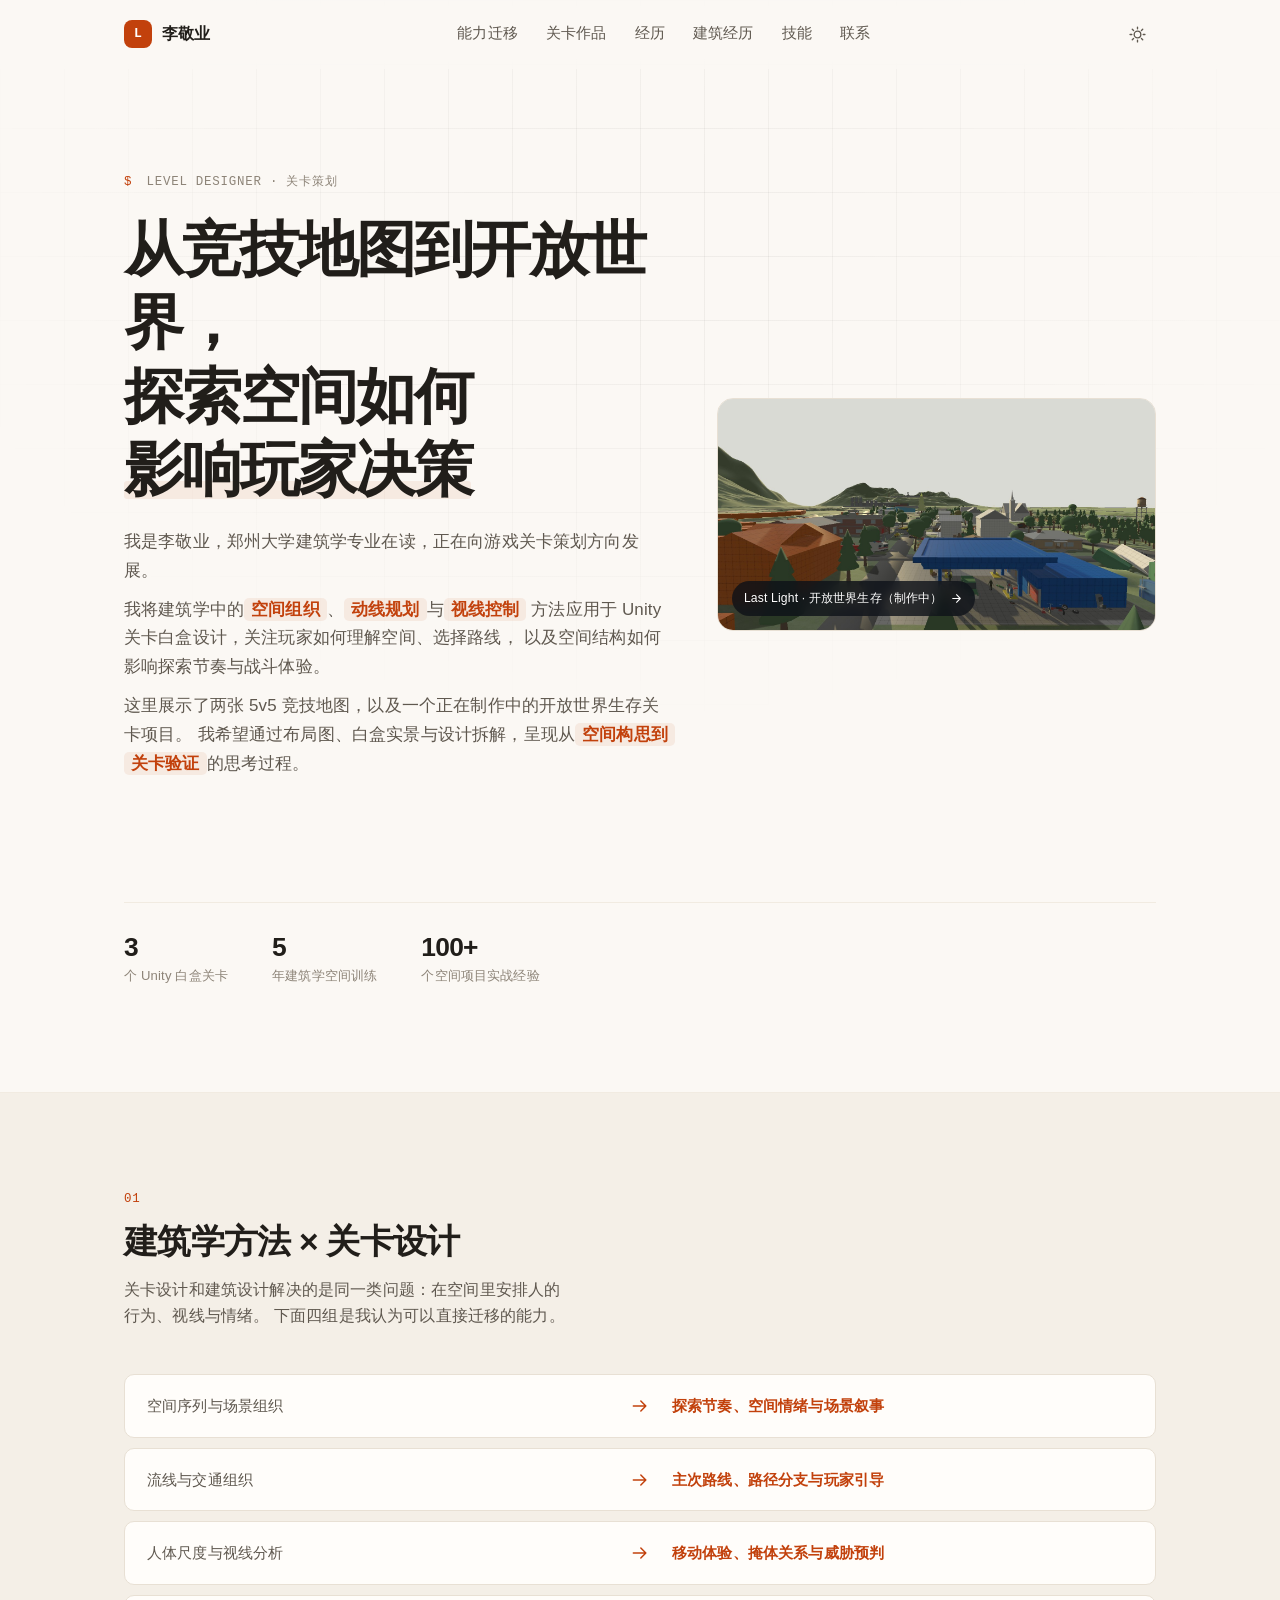
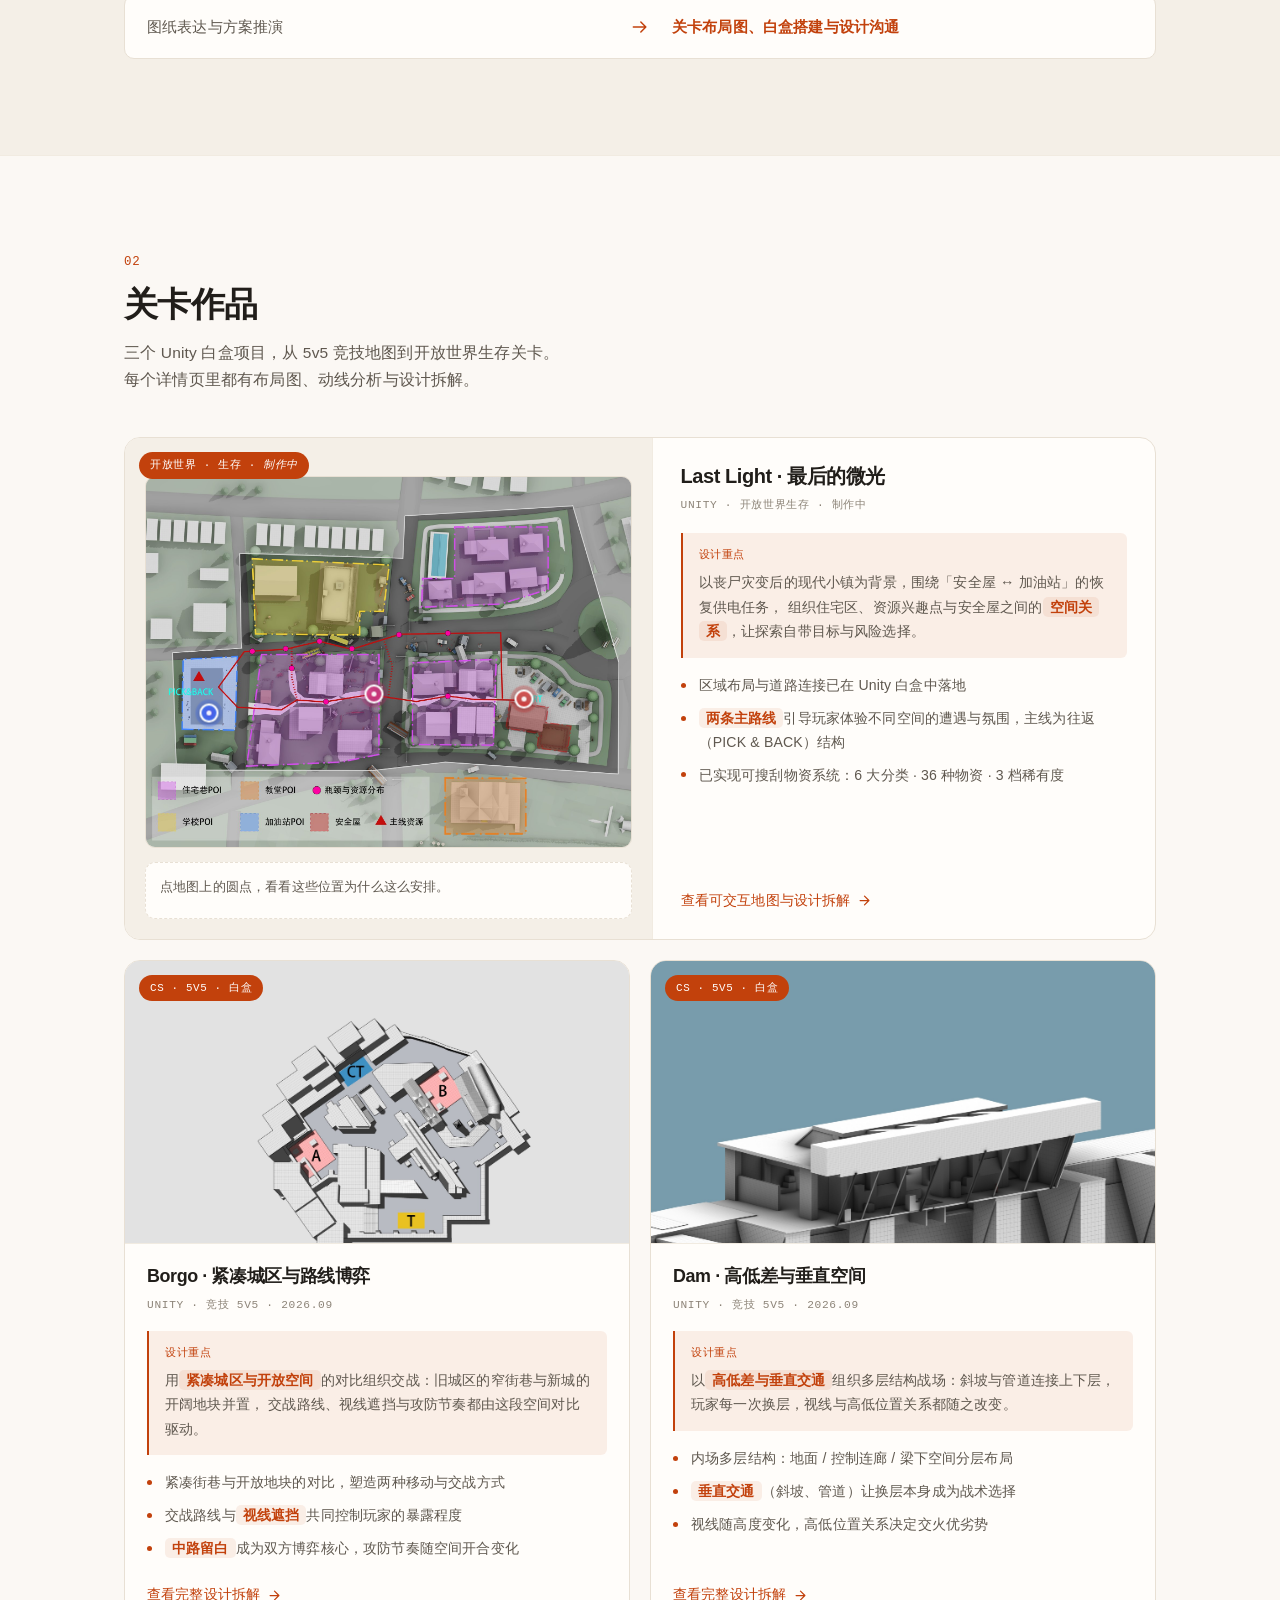
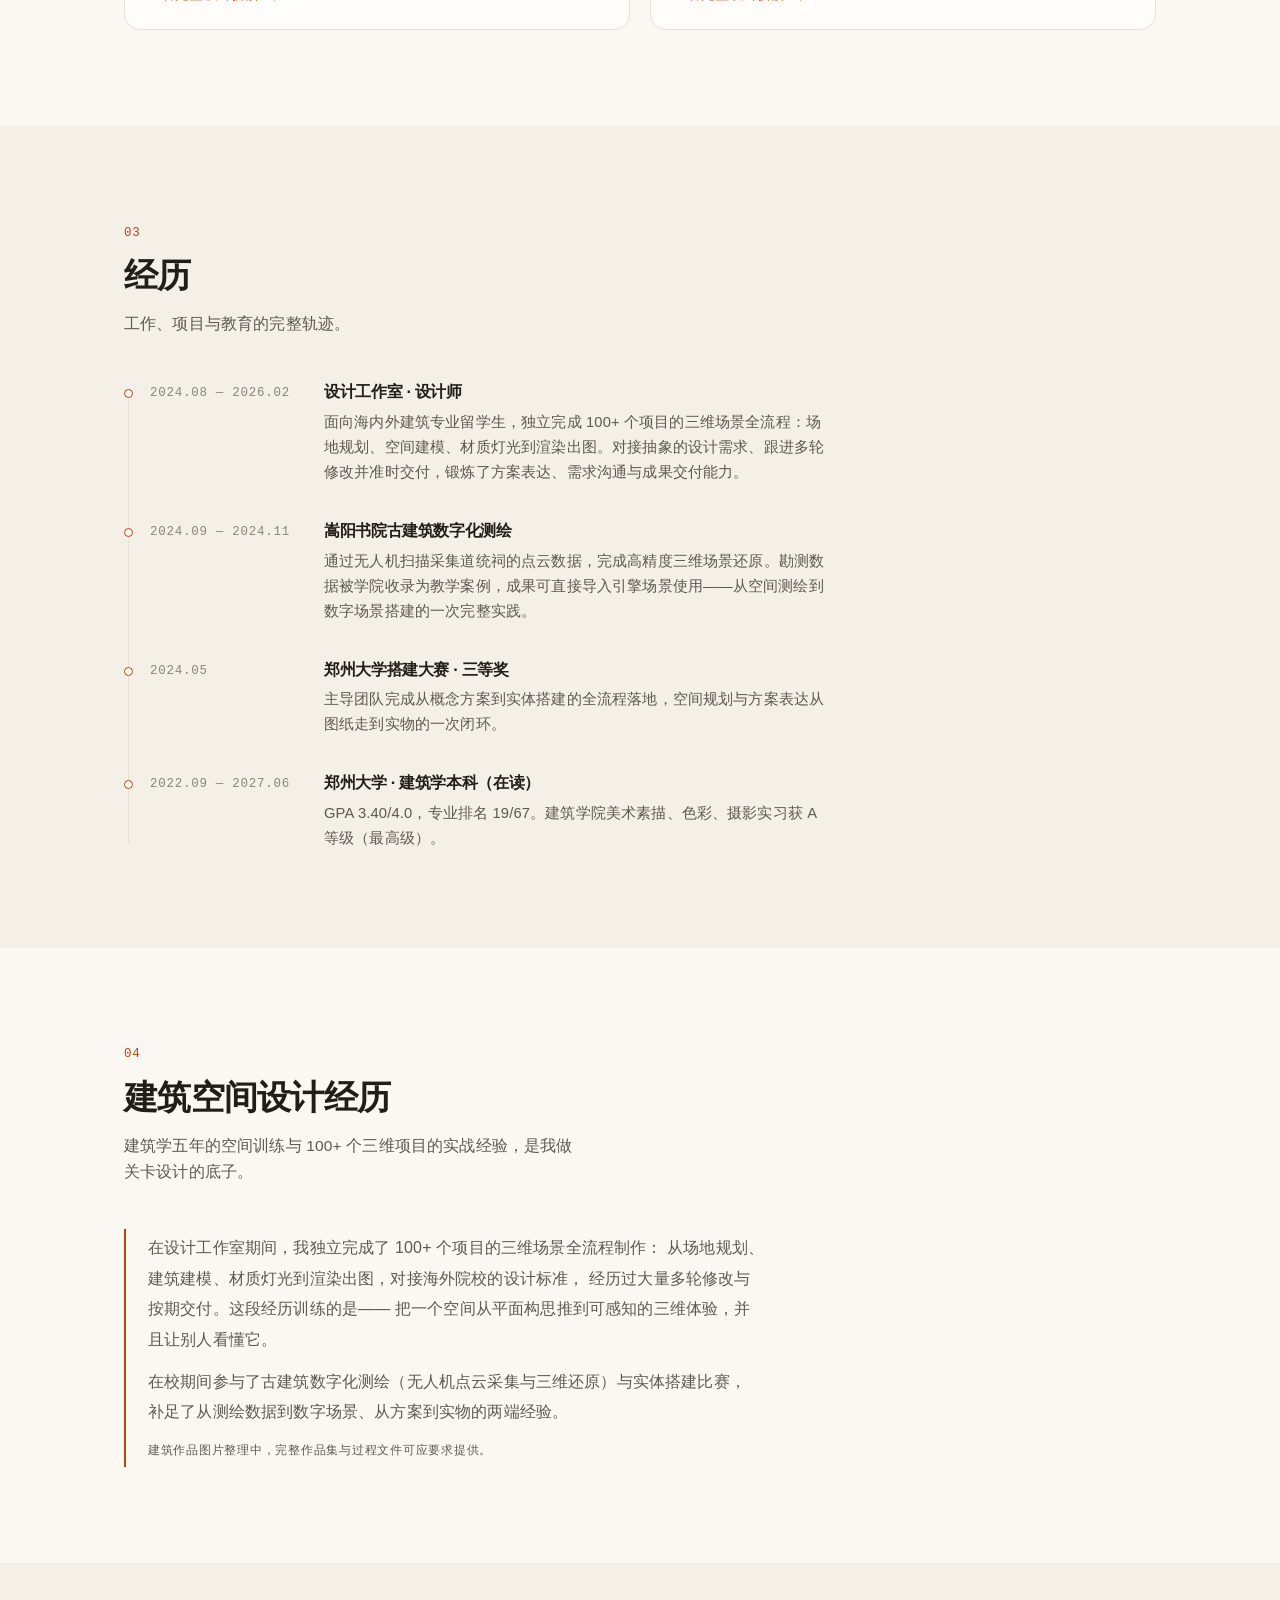
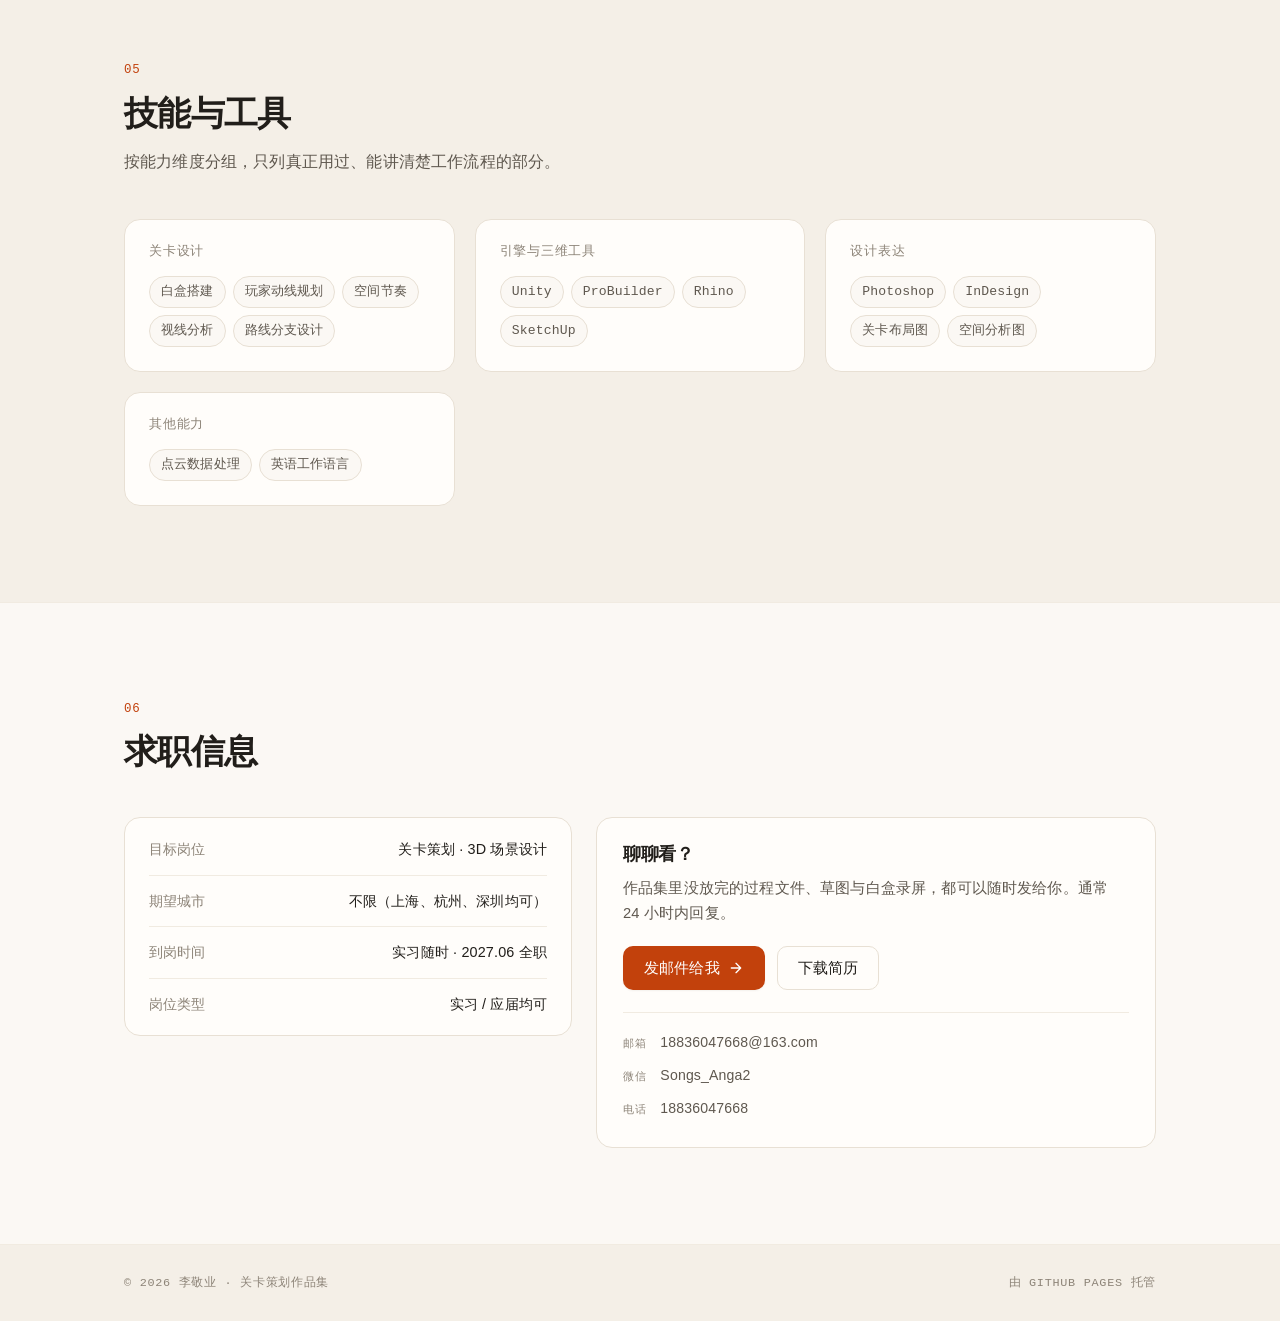
==== commit e0c014d6: "Use user-adjusted POI coordinates verbatim; multi-image flip-through gallery per POI (47 screenshots" ====
--- a/index.html
+++ b/index.html
@@ -1,5 +1,5 @@
 <!DOCTYPE html>
-<html lang="zh-CN" data-theme="dark">
+<html lang="zh-CN" data-theme="light">
 <head>
 <meta charset="UTF-8" />
 <meta name="viewport" content="width=device-width, initial-scale=1, viewport-fit=cover" />
@@ -25,7 +25,7 @@
   (function () {
     try {
       var saved = localStorage.getItem('theme');
-      document.documentElement.setAttribute('data-theme', saved || 'dark');
+      document.documentElement.setAttribute('data-theme', saved || 'light');
     } catch (e) {
       document.documentElement.setAttribute('data-theme', 'dark');
     }
@@ -89,12 +89,13 @@
           我是李敬业，郑州大学建筑学专业在读，正在向游戏关卡策划方向发展。
         </p>
         <p>
-          我将建筑学中的空间组织、动线规划与视线控制方法应用于 Unity 关卡白盒设计，
-          关注玩家如何理解空间、选择路线，以及空间结构如何影响探索节奏与战斗体验。
+          我将建筑学中的<b class="kw">空间组织</b>、<b class="kw">动线规划</b>与<b class="kw">视线控制</b>
+          方法应用于 Unity 关卡白盒设计，关注玩家如何理解空间、选择路线，
+          以及空间结构如何影响探索节奏与战斗体验。
         </p>
         <p>
           这里展示了两张 5v5 竞技地图，以及一个正在制作中的开放世界生存关卡项目。
-          我希望通过布局图、白盒实景与设计拆解，呈现从空间构思到关卡验证的思考过程。
+          我希望通过布局图、白盒实景与设计拆解，呈现从<b class="kw">空间构思到关卡验证</b>的思考过程。
         </p>
       </div>
 
@@ -227,12 +228,12 @@
             <p class="work-goal">
               <span class="mono">设计重点</span>
               以丧尸灾变后的现代小镇为背景，围绕「安全屋 ↔ 加油站」的恢复供电任务，
-              组织住宅区、资源兴趣点与安全屋之间的空间关系，让探索自带目标与风险选择。
+              组织住宅区、资源兴趣点与安全屋之间的<b class="kw">空间关系</b>，让探索自带目标与风险选择。
             </p>
 
             <ul class="highlights">
               <li>区域布局与道路连接已在 Unity 白盒中落地</li>
-              <li>两条主路线引导玩家体验不同空间的遭遇与氛围，主线为往返（PICK &amp; BACK）结构</li>
+              <li><b class="kw">两条主路线</b>引导玩家体验不同空间的遭遇与氛围，主线为往返（PICK &amp; BACK）结构</li>
               <li>已实现可搜刮物资系统：6 大分类 · 36 种物资 · 3 档稀有度</li>
             </ul>
 
@@ -255,14 +256,14 @@
 
               <p class="work-goal">
                 <span class="mono">设计重点</span>
-                用紧凑城区与开放空间的对比组织交战：旧城区的窄街巷与新城的开阔地块并置，
+                用<b class="kw">紧凑城区与开放空间</b>的对比组织交战：旧城区的窄街巷与新城的开阔地块并置，
                 交战路线、视线遮挡与攻防节奏都由这段空间对比驱动。
               </p>
 
               <ul class="highlights">
                 <li>紧凑街巷与开放地块的对比，塑造两种移动与交战方式</li>
-                <li>交战路线与视线遮挡共同控制玩家的暴露程度</li>
-                <li>中路留白成为双方博弈核心，攻防节奏随空间开合变化</li>
+                <li>交战路线与<b class="kw">视线遮挡</b>共同控制玩家的暴露程度</li>
+                <li><b class="kw">中路留白</b>成为双方博弈核心，攻防节奏随空间开合变化</li>
               </ul>
 
               <span class="more">
@@ -285,13 +286,13 @@
 
               <p class="work-goal">
                 <span class="mono">设计重点</span>
-                以高低差与垂直交通组织多层结构战场：斜坡与管道连接上下层，
+                以<b class="kw">高低差与垂直交通</b>组织多层结构战场：斜坡与管道连接上下层，
                 玩家每一次换层，视线与高低位置关系都随之改变。
               </p>
 
               <ul class="highlights">
                 <li>内场多层结构：地面 / 控制连廊 / 梁下空间分层布局</li>
-                <li>垂直交通（斜坡、管道）让换层本身成为战术选择</li>
+                <li><b class="kw">垂直交通</b>（斜坡、管道）让换层本身成为战术选择</li>
                 <li>视线随高度变化，高低位置关系决定交火优劣势</li>
               </ul>
 
--- a/assets/css/style.css
+++ b/assets/css/style.css
@@ -7,22 +7,23 @@
    1. 设计变量（改这里就能整体换肤）
    -------------------------------------------------------------------------- */
 html[data-theme="light"] {
-  --bg:            #ffffff;
-  --bg-soft:       #f7f8fa;
-  --surface:       #ffffff;
-  --text:          #14161a;
-  --text-soft:     #565e6c;
-  --text-faint:    #8a92a0;
-  --border:        #e7e9ee;
-  --border-soft:   #f0f2f5;
-  --border-strong: #d3d7de;
-  --accent:        #2b5cff;
+  /* 暖白底 —— 呼应《Last Light》的黄昏末日基调，比纯白柔和、不刺眼 */
+  --bg:            #fbf8f4;
+  --bg-soft:       #f4efe7;
+  --surface:       #fffdfa;
+  --text:          #211e1a;
+  --text-soft:     #5f584f;
+  --text-faint:    #8d8478;
+  --border:        #e8e0d4;
+  --border-soft:   #f1ebe1;
+  --border-strong: #d6cbbc;
+  --accent:        #c2410c;
   --accent-ink:    #ffffff;
-  --accent-wash:   rgba(43, 92, 255, .07);
-  --shadow-sm:     0 1px 2px rgba(16, 24, 40, .05);
-  --shadow:        0 2px 4px rgba(16, 24, 40, .04), 0 12px 32px -12px rgba(16, 24, 40, .14);
-  --grid-line:     rgba(20, 22, 26, .045);
-  --header-bg:     rgba(255, 255, 255, .8);
+  --accent-wash:   rgba(194, 65, 12, .08);
+  --shadow-sm:     0 1px 2px rgba(72, 52, 32, .06);
+  --shadow:        0 2px 4px rgba(72, 52, 32, .05), 0 12px 32px -12px rgba(72, 52, 32, .18);
+  --grid-line:     rgba(33, 30, 26, .05);
+  --header-bg:     rgba(251, 248, 244, .82);
   color-scheme: light;
 }
 
@@ -1849,3 +1850,138 @@
     0 0 0 7px color-mix(in srgb, var(--poi-c) 65%, transparent),
     0 1px 6px rgba(0, 0, 0, .4);
 }
+
+/* ---- 三/四联实景图组 ---- */
+.figure-grid {
+  display: grid;
+  grid-template-columns: repeat(auto-fit, minmax(280px, 1fr));
+  gap: 22px;
+}
+.figure-grid .figure-block { margin: 0; }
+.figure-grid figcaption b {
+  display: block;
+  margin-bottom: 5px;
+  color: var(--text);
+  font-weight: 500;
+}
+@media (max-width: 640px) {
+  .figure-grid { grid-template-columns: 1fr; }
+}
+
+/* ==========================================================================
+   POI 详情面板 · 多图翻页
+   ========================================================================== */
+.poi-gallery { margin-top: 14px; outline: none; }
+.poi-gallery:focus-visible .poi-g-view { outline: 2px solid var(--accent); outline-offset: 2px; }
+
+.poi-g-view {
+  position: relative;
+  border: 1px solid var(--border);
+  border-radius: var(--radius);
+  overflow: hidden;
+  background: var(--bg-soft);
+  line-height: 0;
+}
+.poi-g-view img { display: block; width: 100%; height: auto; }
+
+.poi-g-nav {
+  position: absolute;
+  top: 50%;
+  transform: translateY(-50%);
+  width: 34px; height: 34px;
+  display: flex; align-items: center; justify-content: center;
+  padding: 0;
+  border: 0;
+  border-radius: 50%;
+  background: rgba(12, 16, 24, .58);
+  color: #fff;
+  cursor: pointer;
+  opacity: 0;
+  transition: opacity .16s var(--ease), background .16s var(--ease);
+}
+.poi-g-nav svg { width: 17px; height: 17px; }
+.poi-g-nav:hover { background: rgba(12, 16, 24, .8); }
+.poi-gallery:hover .poi-g-nav,
+.poi-gallery:focus-within .poi-g-nav { opacity: 1; }
+.poi-g-prev { left: 10px; }
+.poi-g-next { right: 10px; }
+@media (hover: none) { .poi-g-nav { opacity: 1; } }
+
+.poi-g-count {
+  position: absolute;
+  right: 10px; bottom: 10px;
+  padding: 4px 10px;
+  border-radius: 999px;
+  font-size: .74rem;
+  line-height: 1.4;
+  color: #fff;
+  background: rgba(12, 16, 24, .66);
+}
+
+.poi-g-dots {
+  display: flex; justify-content: center; gap: 7px;
+  margin-top: 10px;
+}
+.poi-g-dot {
+  width: 8px; height: 8px;
+  padding: 0;
+  border: 0;
+  border-radius: 50%;
+  background: var(--border-strong);
+  cursor: pointer;
+  transition: background .16s var(--ease), transform .16s var(--ease);
+}
+.poi-g-dot:hover { background: var(--text-soft); }
+.poi-g-dot.is-on { background: var(--accent); transform: scale(1.35); }
+
+/* ==========================================================================
+   文字重点：关键词色块 + 强调框
+   ========================================================================== */
+/* 正文加粗：直接用暖色，和主题一致 */
+.prose strong,
+.lead strong,
+.section-desc strong,
+.poi-detail-desc strong {
+  color: var(--accent);
+  font-weight: 650;
+}
+
+/* 行内关键词色块：<b class="kw">空间节奏</b> */
+.kw {
+  display: inline;
+  padding: 2px 7px;
+  border-radius: 5px;
+  color: var(--accent);
+  background: var(--accent-wash);
+  font-weight: 600;
+  box-decoration-break: clone;
+  -webkit-box-decoration-break: clone;
+}
+
+/* 整句强调框：<p class="kw-box">…</p> */
+.kw-box {
+  margin: 16px 0 0;
+  padding: 13px 16px;
+  border-left: 3px solid var(--accent);
+  border-radius: 0 var(--radius) var(--radius) 0;
+  background: var(--accent-wash);
+  color: var(--text);
+  font-size: .9rem;
+  line-height: 1.8;
+}
+.kw-box strong { color: var(--accent); font-weight: 650; }
+
+/* 中性提示框（不想用暖色时用） */
+.soft-box {
+  margin: 16px 0 0;
+  padding: 13px 16px;
+  border-left: 3px solid var(--border-strong);
+  border-radius: 0 var(--radius) var(--radius) 0;
+  background: var(--bg-soft);
+  color: var(--text-soft);
+  font-size: .88rem;
+  line-height: 1.8;
+}
+
+/* 能力迁移：右侧「关卡设计应用」一侧更醒目 */
+.map-to p { color: var(--accent); font-weight: 650; }
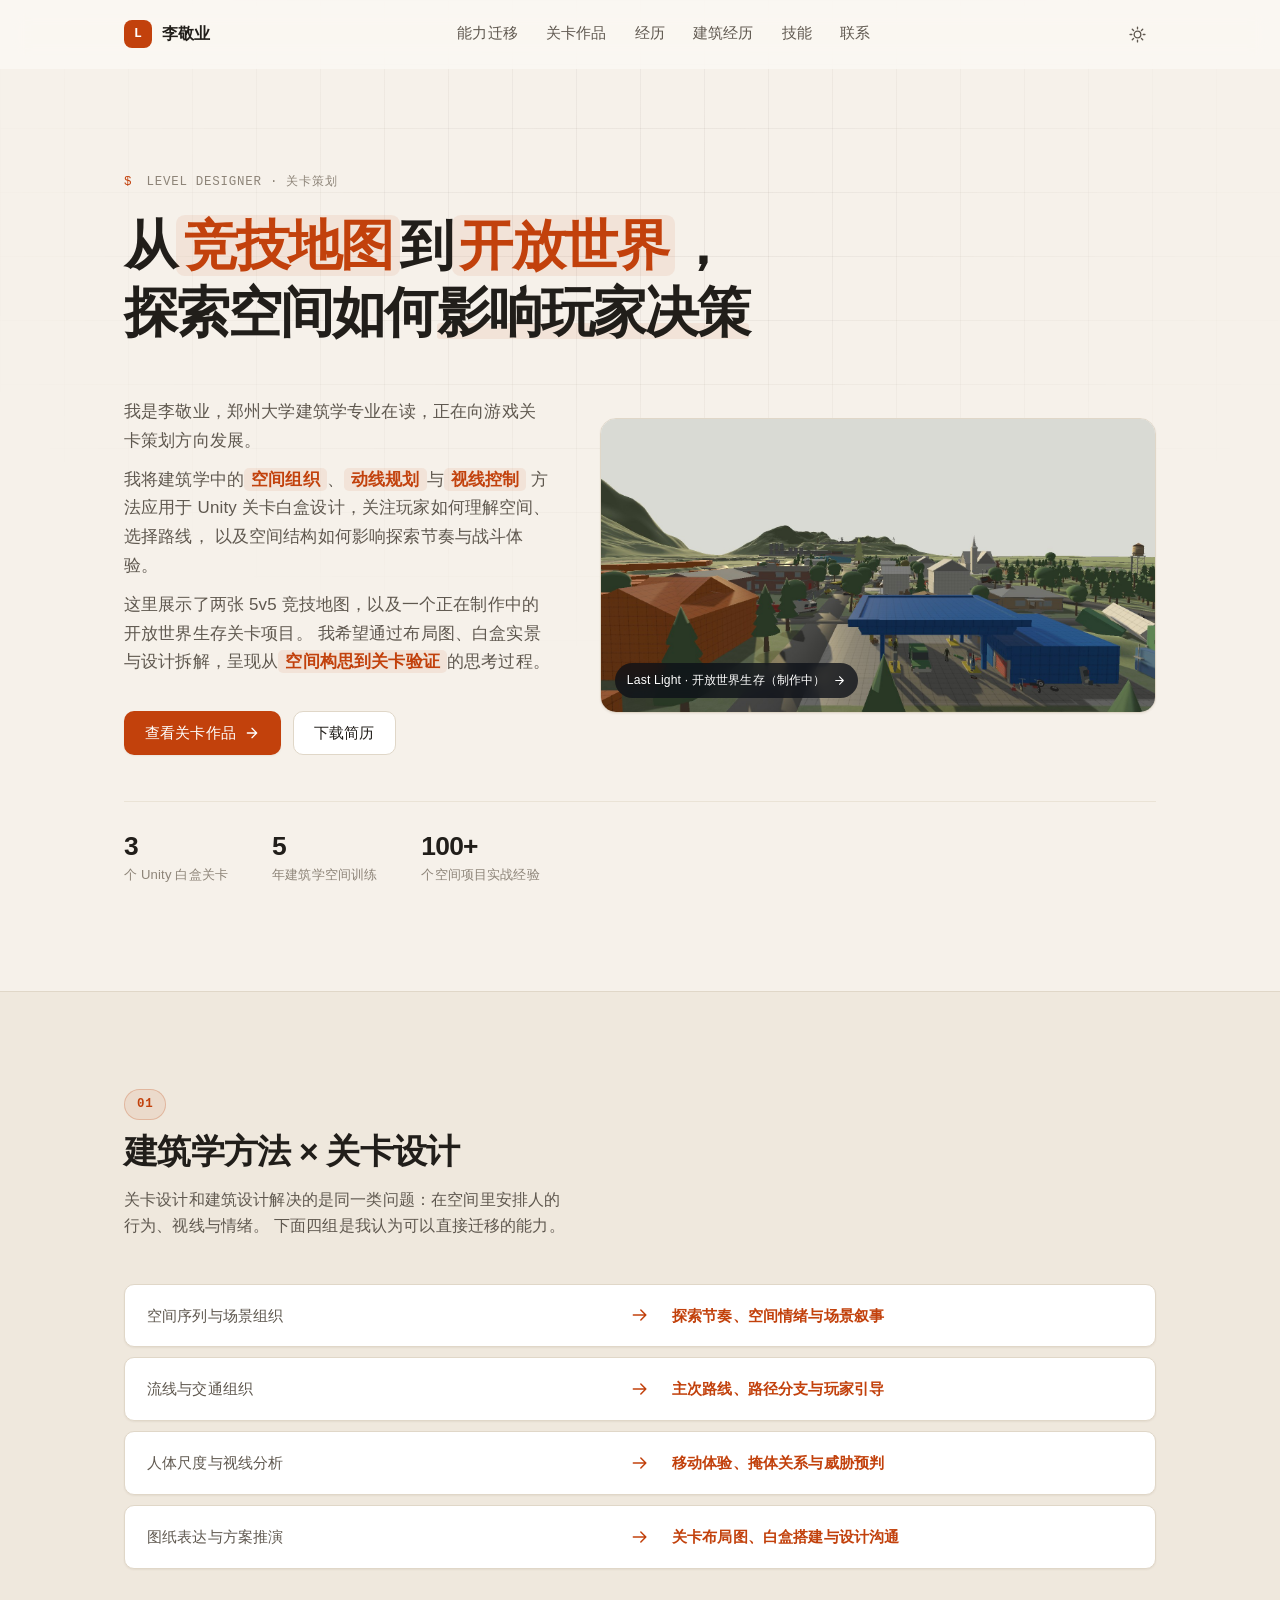
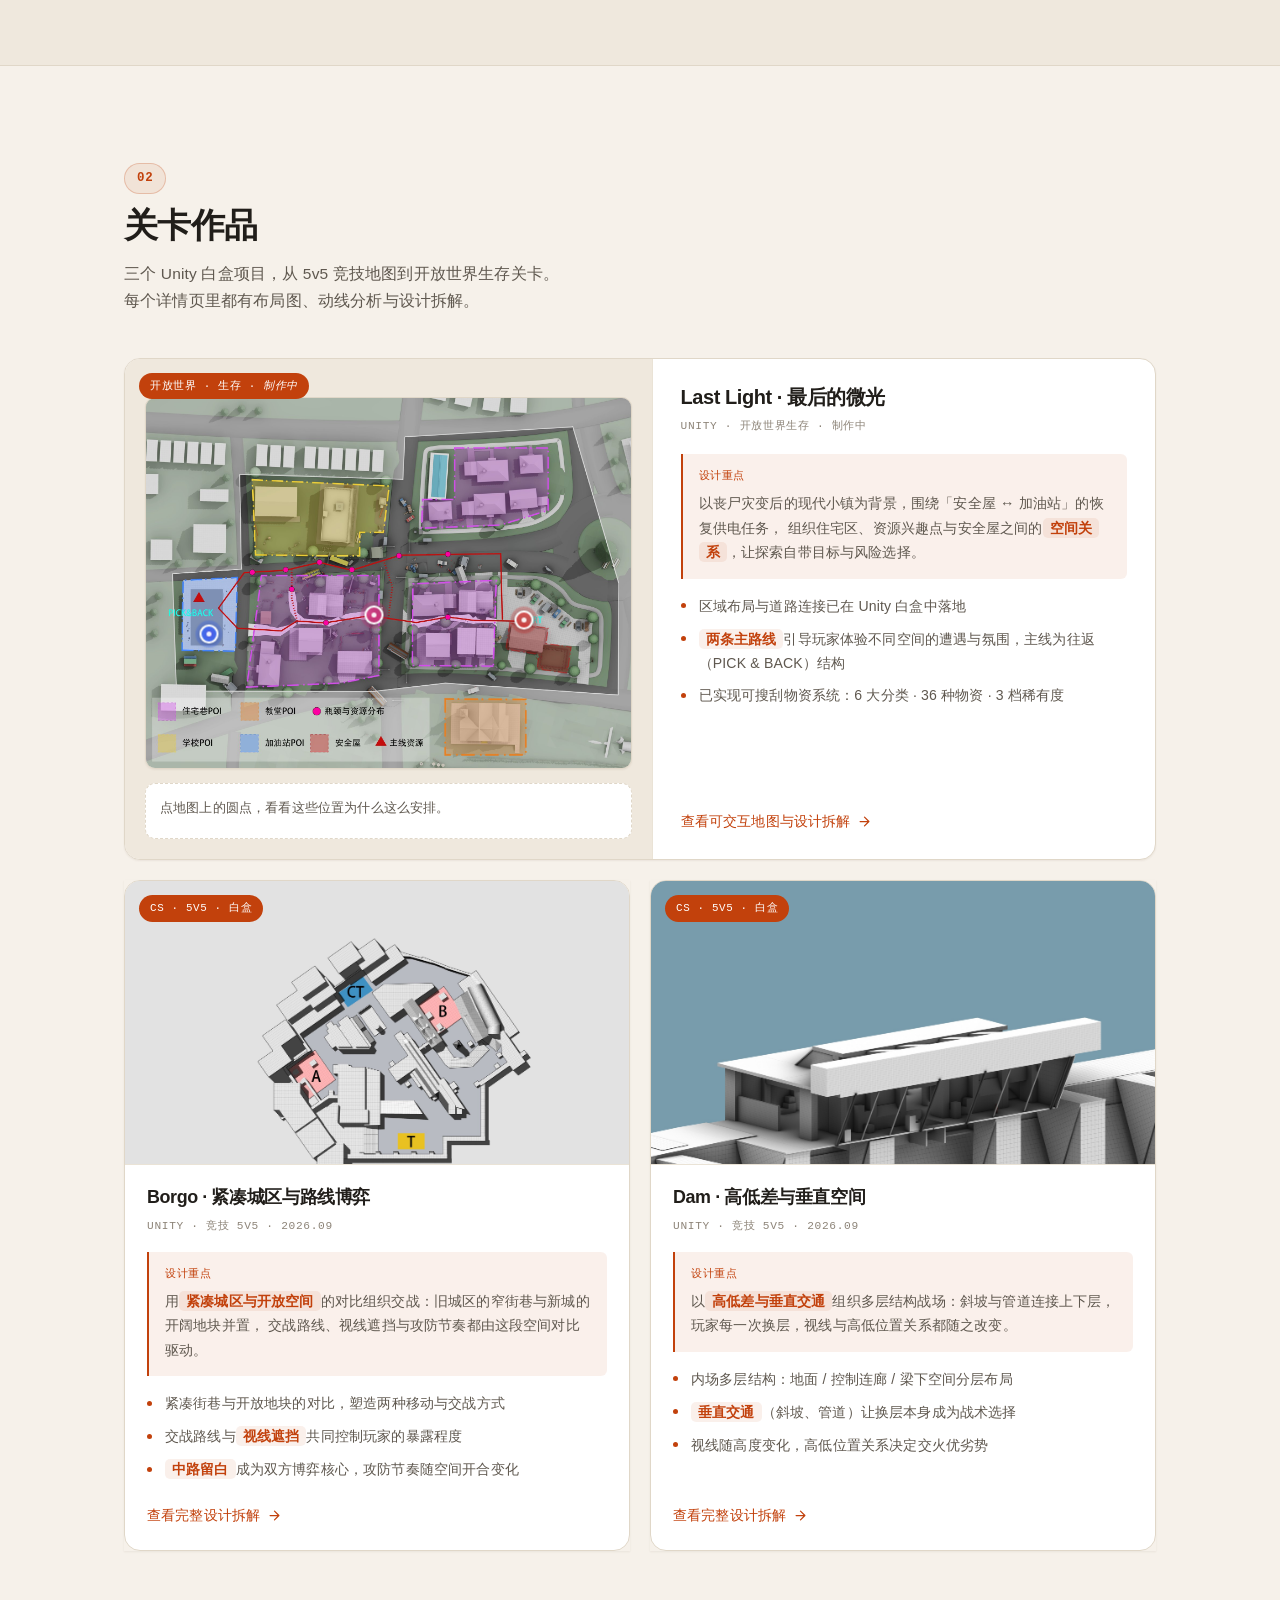
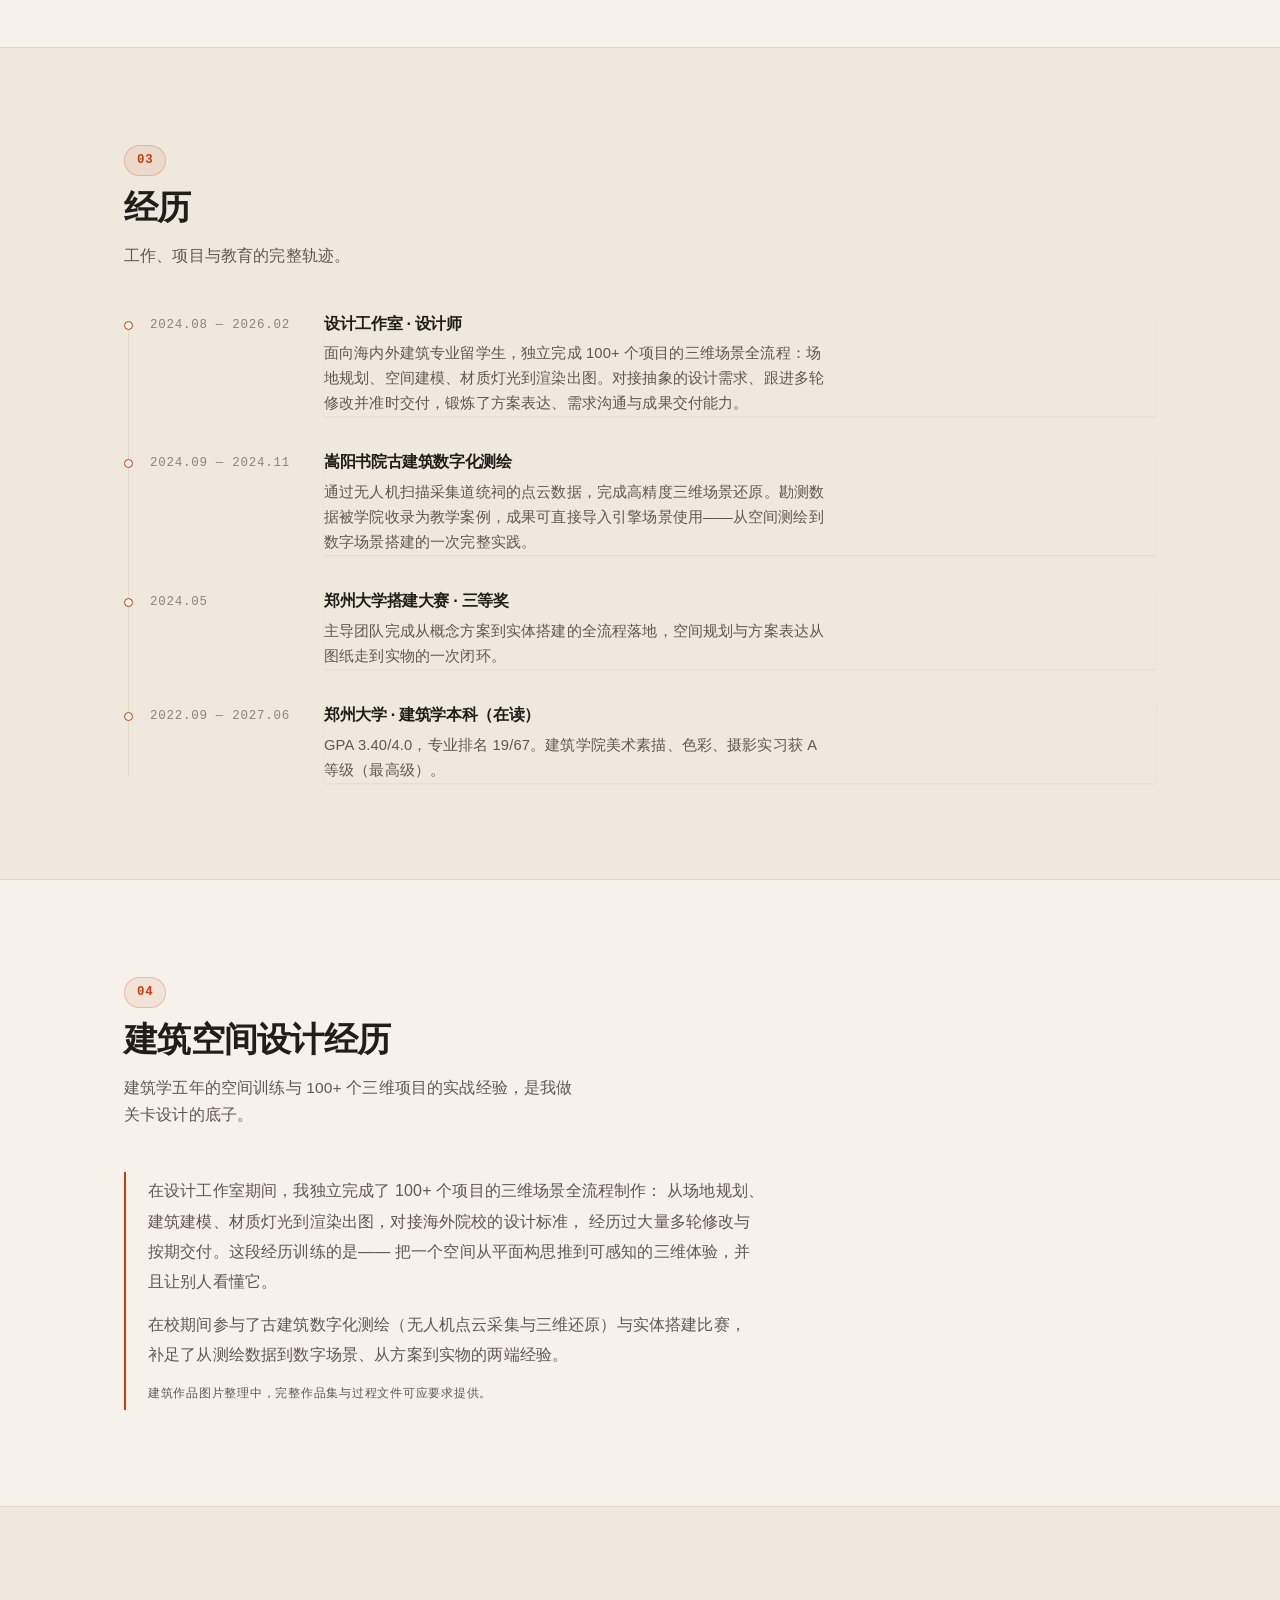
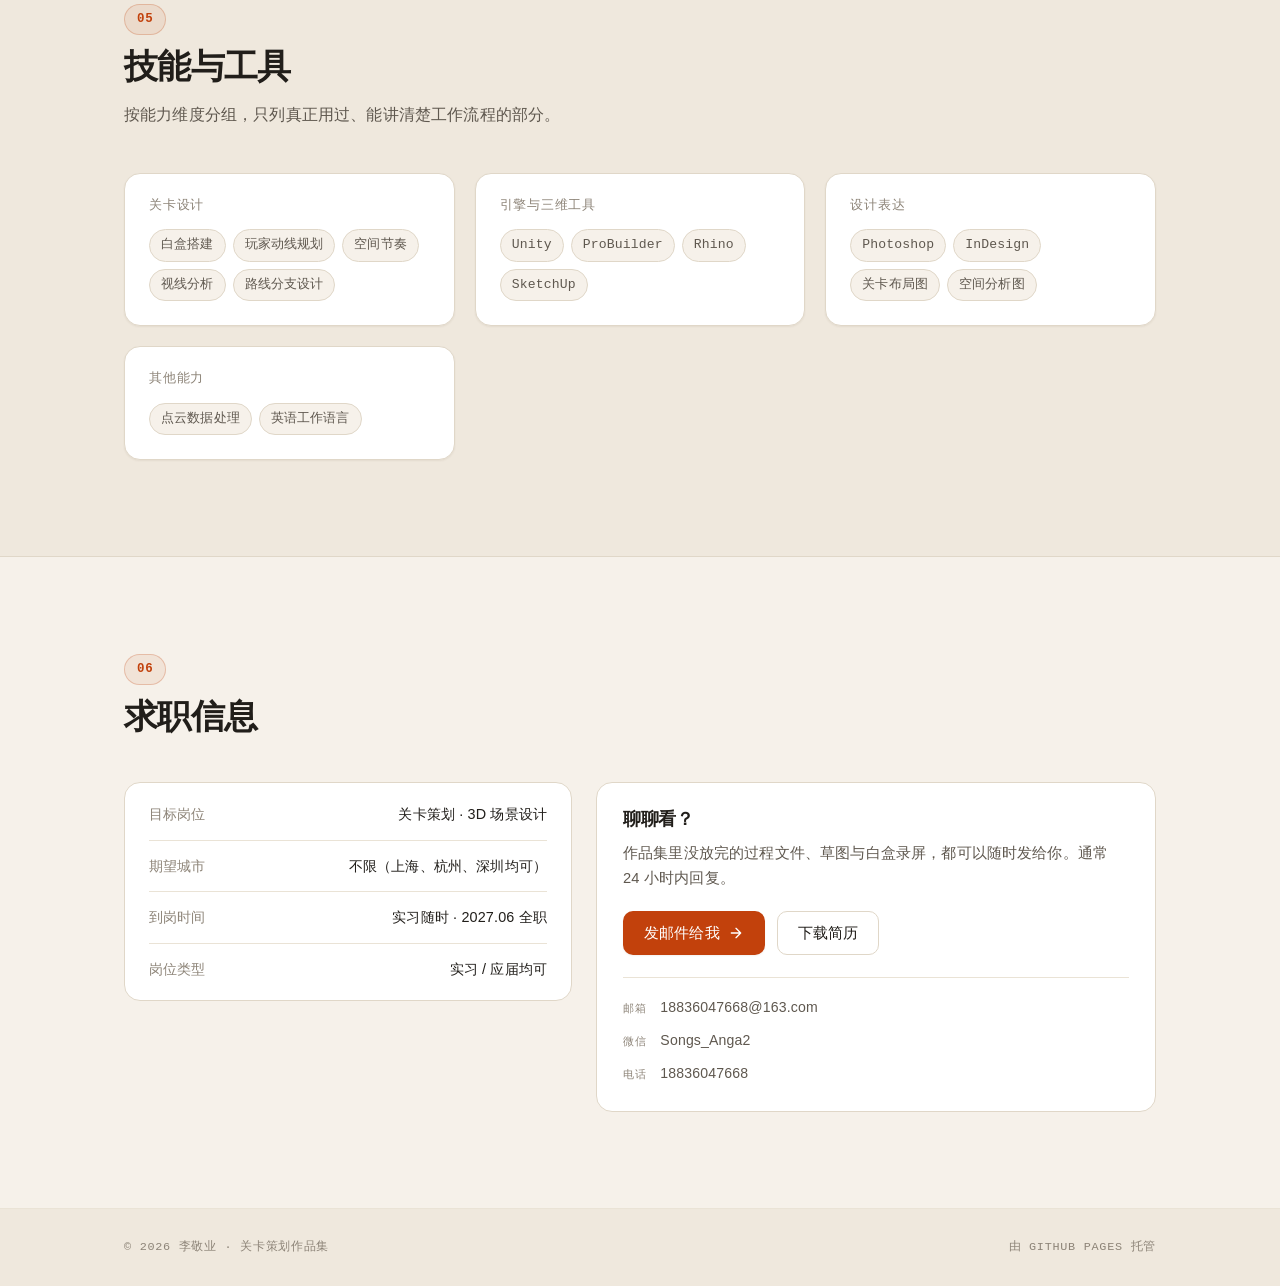
==== commit 3e4fb16b: "Hero: full-width horizontal title with accent keyword chips, larger cover visual; light theme depth:" ====
--- a/index.html
+++ b/index.html
@@ -24,7 +24,7 @@
   /* 在首屏渲染前应用主题，避免明暗闪烁 */
   (function () {
     try {
-      var saved = localStorage.getItem('theme');
+      var saved = localStorage.getItem('wb-theme');
       document.documentElement.setAttribute('data-theme', saved || 'light');
     } catch (e) {
       document.documentElement.setAttribute('data-theme', 'dark');
@@ -78,12 +78,12 @@
   <!-- ================= Hero ================= -->
   <section class="hero" id="top">
     <div class="container">
+      <p class="eyebrow mono reveal"><span class="prompt">$</span> level designer · 关卡策划</p>
+
+      <h1 class="hero-title reveal">从<span class="hl-key">竞技地图</span>到<span class="hl-key">开放世界</span>，<br class="br-desktop" />探索空间如何<span class="hl">影响玩家决策</span></h1>
+
       <div class="hero-grid">
         <div class="hero-text">
-      <p class="eyebrow mono reveal"><span class="prompt">$</span> level designer · 关卡策划</p>
-
-      <h1 class="hero-title reveal">从竞技地图到开放世界，<br />探索空间如何<span class="hl">影响玩家决策</span></h1>
-
       <div class="hero-sub reveal">
         <p>
           我是李敬业，郑州大学建筑学专业在读，正在向游戏关卡策划方向发展。
--- a/assets/css/style.css
+++ b/assets/css/style.css
@@ -260,9 +260,17 @@
 .eyebrow .prompt { color: var(--accent); margin-right: 6px; }
 
 .hero-title {
-  font-size: clamp(2.35rem, 5.6vw, 3.75rem);
-  max-width: 12em;
+  font-size: clamp(2.3rem, 4.6vw, 3.4rem);
+  max-width: none; /* 整行横排，不再限制在左栏里 */
   letter-spacing: -.035em;
+}
+/* 标题关键词：竞技地图 / 开放世界 —— 暖色块突显 */
+.hero-title .hl-key {
+  color: var(--accent);
+  background: var(--accent-wash);
+  padding: 0 .14em;
+  border-radius: .16em;
+  white-space: nowrap;
 }
 .hero-title .hl {
   position: relative;
@@ -1695,9 +1703,10 @@
    ========================================================================== */
 .hero-grid {
   display: grid;
-  grid-template-columns: minmax(0, 1.25fr) minmax(0, 1fr);
-  gap: 44px;
+  grid-template-columns: minmax(0, 1fr) minmax(0, 1.3fr);
+  gap: 48px;
   align-items: center;
+  margin-top: 30px;
 }
 .hero-visual {
   display: block;
@@ -1985,3 +1994,62 @@
 
 /* 能力迁移：右侧「关卡设计应用」一侧更醒目 */
 .map-to p { color: var(--accent); font-weight: 650; }
+
+/* ==========================================================================
+   第五轮：浅色层次感与模块质感
+   ========================================================================== */
+/* 桌面端标题在逗号处换行；窄屏自适应折行 */
+@media (max-width: 720px) { .br-desktop { display: none; } }
+
+/* 浅色模式：拉开底色与卡片的层次 */
+html[data-theme="light"] {
+  --bg:            #f6f1ea;
+  --bg-soft:       #efe8dd;
+  --surface:       #ffffff;
+  --border:        #e0d7c8;
+  --border-soft:   #eae3d6;
+  --border-strong: #cfc2ae;
+  --shadow-sm:     0 1px 2px rgba(80, 58, 34, .07);
+  --shadow:        0 2px 6px rgba(80, 58, 34, .06), 0 16px 38px -14px rgba(80, 58, 34, .20);
+  --grid-line:     rgba(60, 48, 32, .06);
+}
+
+/* 卡片默认带一层轻投影，悬停时加深——模块之间一眼能分开 */
+html[data-theme="light"] .work-card,
+html[data-theme="light"] .skill-group,
+html[data-theme="light"] .map-row,
+html[data-theme="light"] .feature,
+html[data-theme="light"] .focus-card,
+html[data-theme="light"] .tl-body,
+html[data-theme="light"] .scope-col,
+html[data-theme="light"] .loot-item,
+html[data-theme="light"] .figure-block,
+html[data-theme="light"] .poi-stage,
+html[data-theme="light"] .poi-detail,
+html[data-theme="light"] .hero-visual {
+  box-shadow: var(--shadow-sm);
+}
+html[data-theme="light"] .work-card:hover,
+html[data-theme="light"] .feature:hover,
+html[data-theme="light"] .hero-visual:hover {
+  box-shadow: var(--shadow);
+}
+
+/* 区块之间的分隔线更明显一点（浅色模式） */
+html[data-theme="light"] .section-alt {
+  background: var(--bg-soft);
+  border-block: 1px solid var(--border);
+}
+
+/* 小节编号加色块，模块起点更醒目 */
+.section-index {
+  display: inline-block;
+  padding: 4px 12px;
+  border-radius: 999px;
+  background: var(--accent-wash);
+  border: 1px solid color-mix(in srgb, var(--accent) 24%, transparent);
+  font-weight: 600;
+}
+
+/* 首屏图片卡片再挺一点 */
+.hero-visual { box-shadow: var(--shadow); }
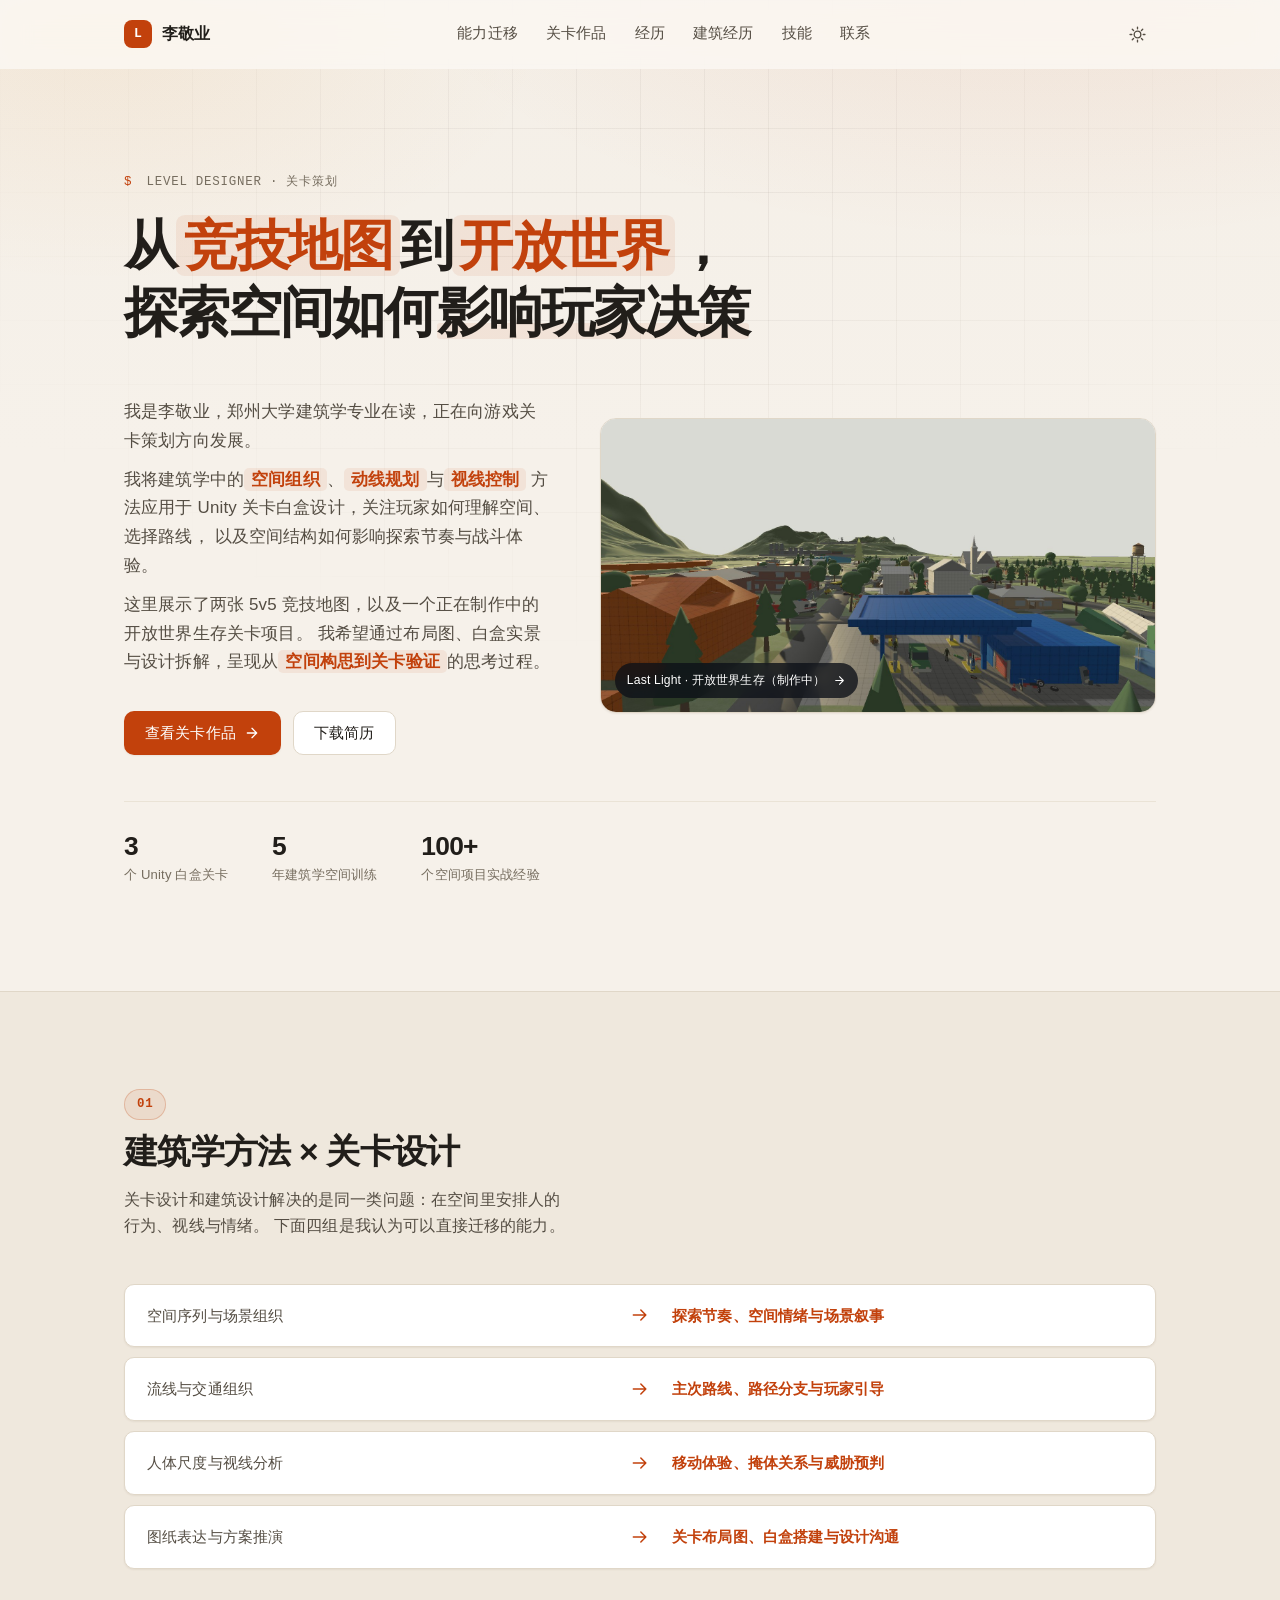
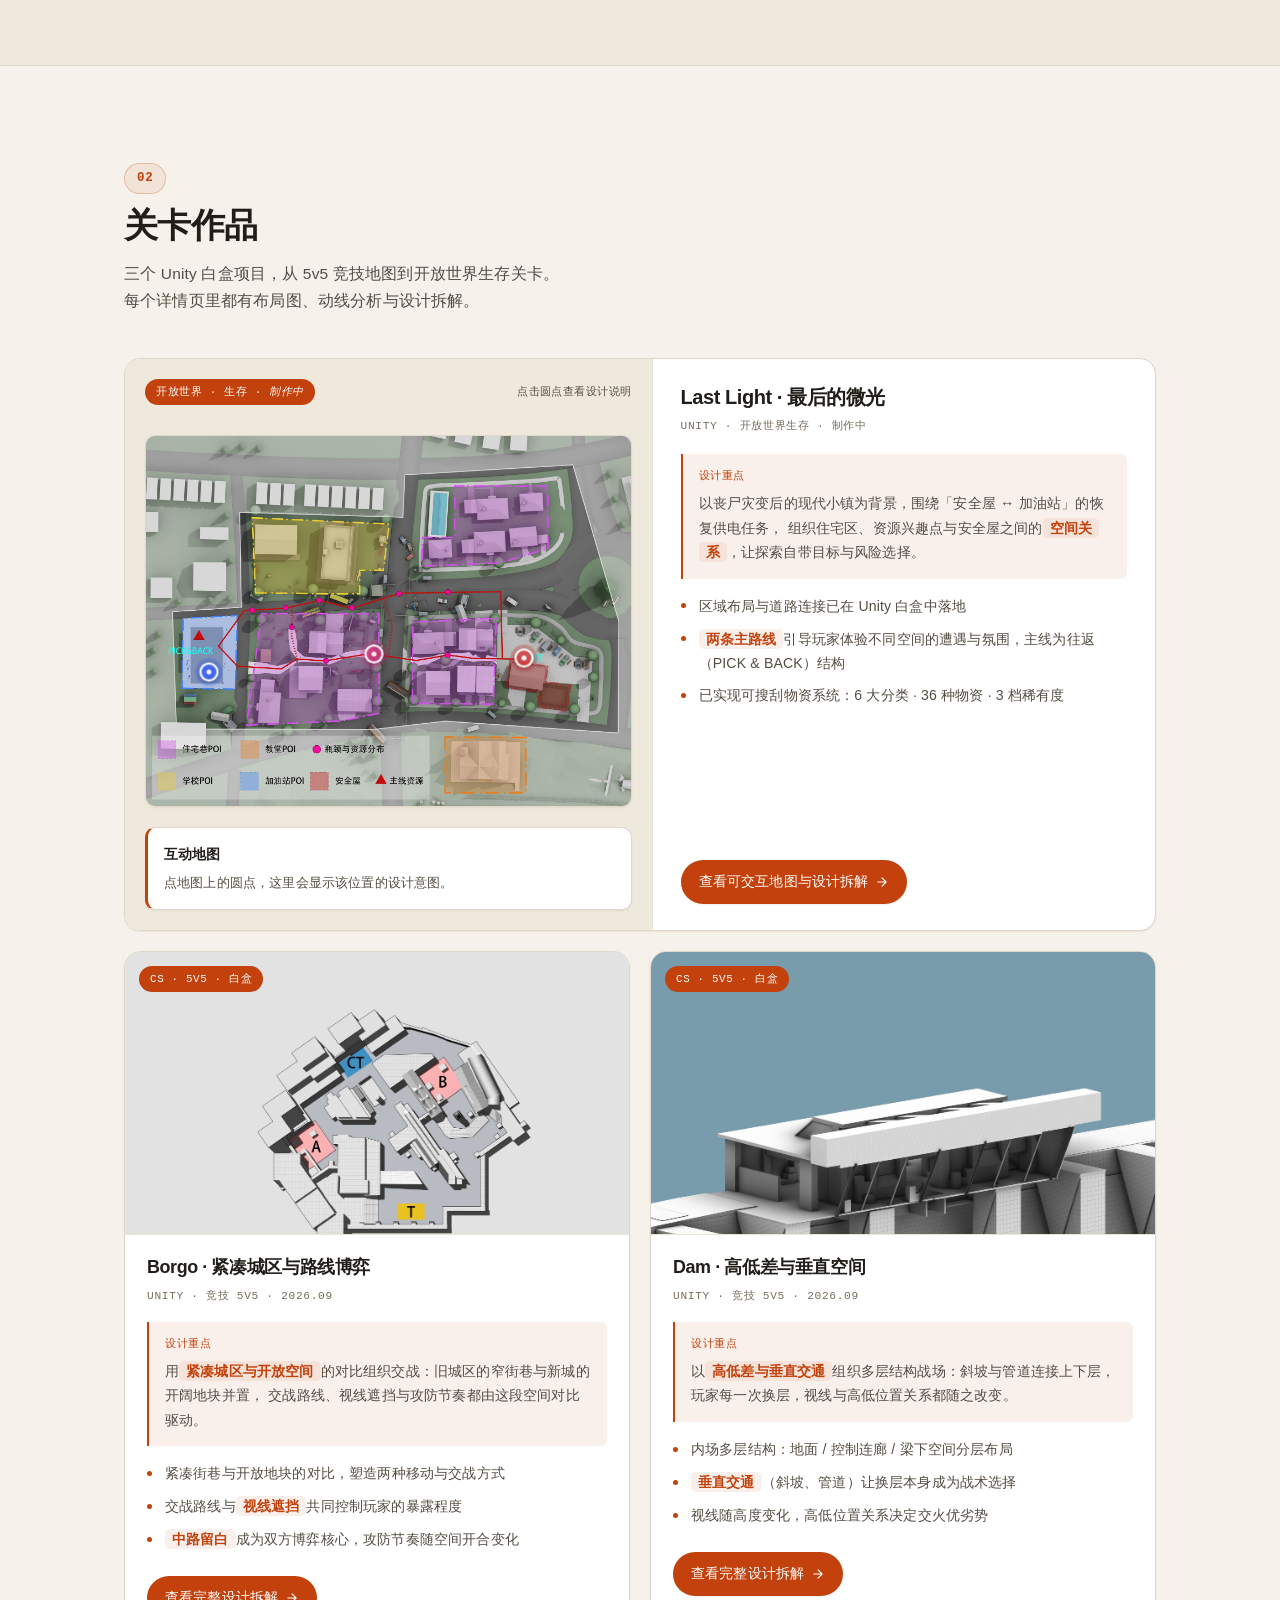
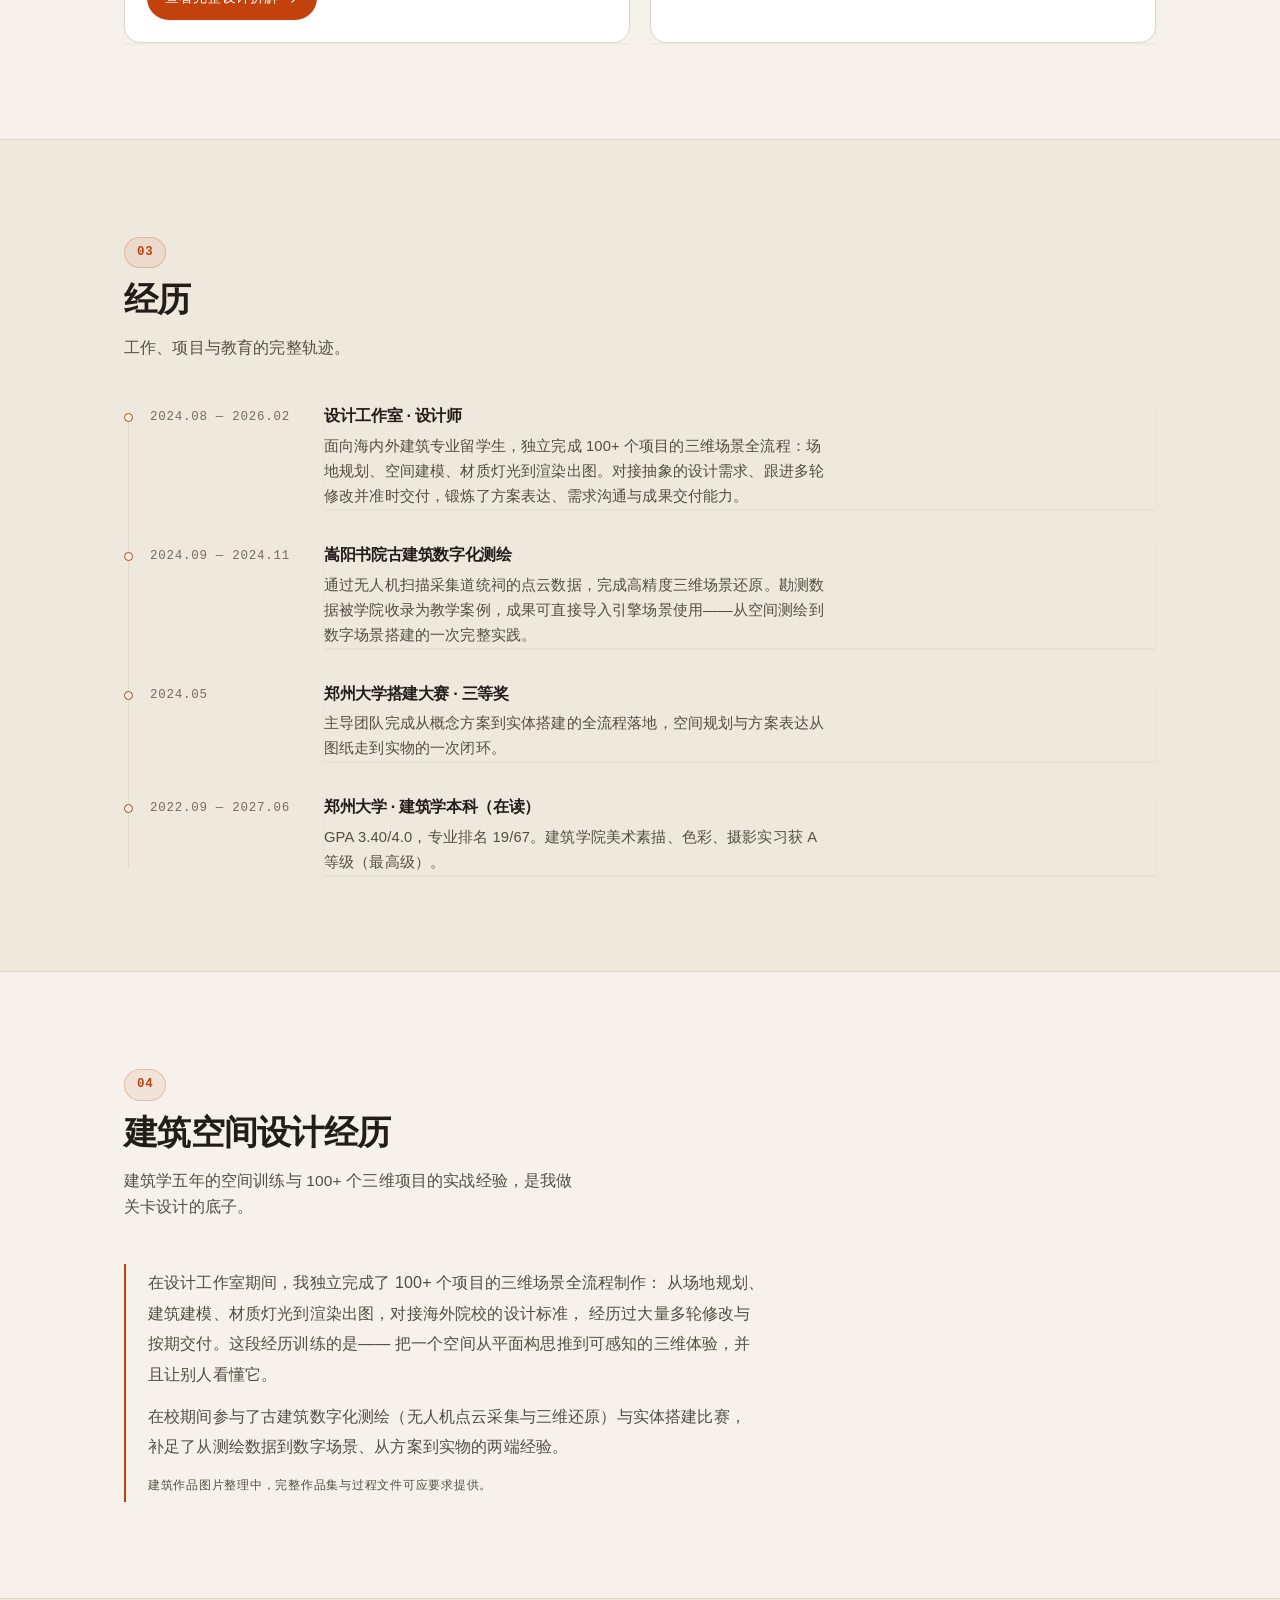
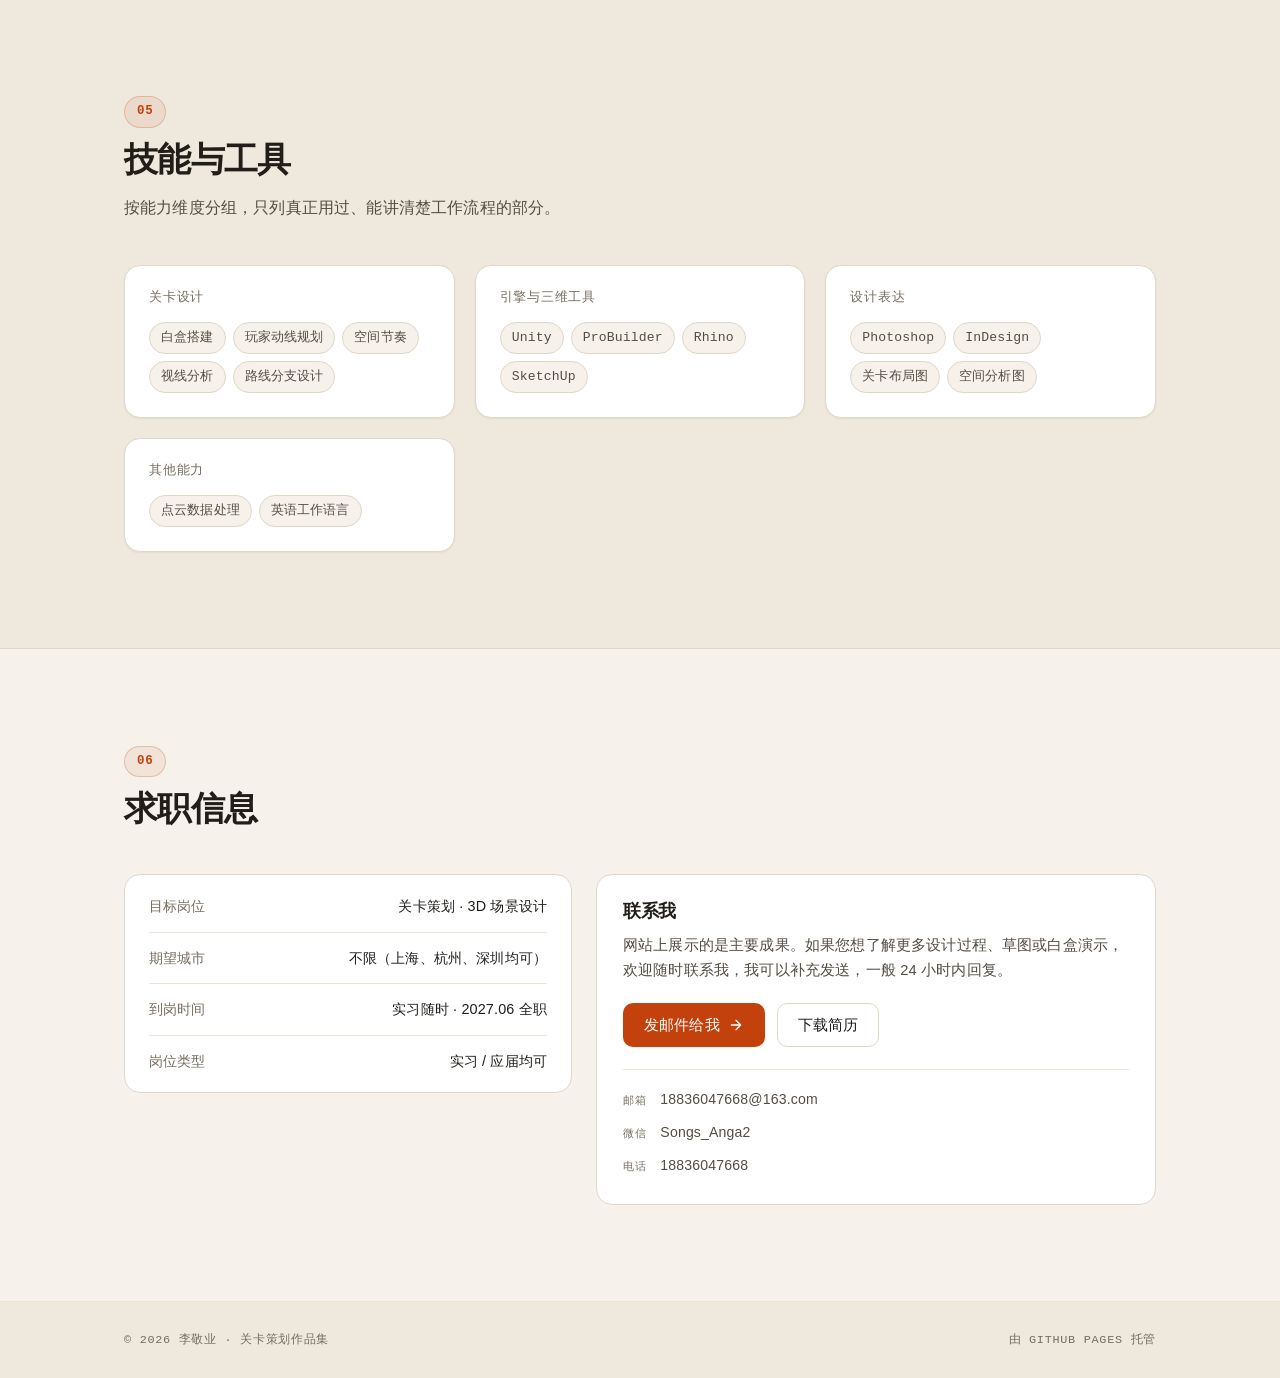
==== commit 281244d6: "Feature card: pill and hint in normal flow (no overlap), map info panel as result box, entry links a" ====
--- a/index.html
+++ b/index.html
@@ -216,9 +216,12 @@
 
         <article class="work-card work-card-lead feature reveal" id="lastlight">
           <div class="feature-map">
-            <span class="cover-pill mono">开放世界 · 生存 · <em>制作中</em></span>
+            <div class="feature-map-head">
+              <span class="cover-pill mono">开放世界 · 生存 · <em>制作中</em></span>
+              <span class="map-hint mono">点击圆点查看设计说明</span>
+            </div>
             <div data-poi-map="home"></div>
-            <p class="map-info" id="homeMapInfo">点地图上的圆点，看看这些位置为什么这么安排。</p>
+            <p class="map-info" id="homeMapInfo"><strong>互动地图</strong>点地图上的圆点，这里会显示该位置的设计意图。</p>
           </div>
 
           <div class="feature-body">
@@ -439,8 +442,8 @@
         </dl>
 
         <div class="contact-card reveal">
-          <h3>聊聊看？</h3>
-          <p>作品集里没放完的过程文件、草图与白盒录屏，都可以随时发给你。通常 24 小时内回复。</p>
+          <h3>联系我</h3>
+          <p>网站上展示的是主要成果。如果您想了解更多设计过程、草图或白盒演示，欢迎随时联系我，我可以补充发送，一般 24 小时内回复。</p>
           <div class="hero-actions">
             <a class="btn btn-primary" href="mailto:18836047668@163.com">
               发邮件给我
--- a/assets/css/style.css
+++ b/assets/css/style.css
@@ -12,8 +12,8 @@
   --bg-soft:       #f4efe7;
   --surface:       #fffdfa;
   --text:          #211e1a;
-  --text-soft:     #5f584f;
-  --text-faint:    #8d8478;
+  --text-soft:     #544d43;
+  --text-faint:    #766d5f;
   --border:        #e8e0d4;
   --border-soft:   #f1ebe1;
   --border-strong: #d6cbbc;
@@ -238,6 +238,17 @@
   position: relative;
   padding: 172px 0 104px;
   overflow: hidden;
+  background:
+    radial-gradient(1100px 520px at 82% -8%, rgba(194, 65, 12, .09), transparent 62%),
+    radial-gradient(760px 420px at 8% 4%, rgba(217, 119, 6, .07), transparent 58%),
+    linear-gradient(180deg, rgba(244, 239, 231, .9) 0%, rgba(251, 248, 244, 0) 46%),
+    var(--bg);
+}
+html[data-theme="dark"] .hero {
+  background:
+    radial-gradient(1100px 520px at 82% -8%, rgba(107, 140, 255, .08), transparent 62%),
+    radial-gradient(760px 420px at 8% 4%, rgba(107, 140, 255, .05), transparent 58%),
+    var(--bg);
 }
 .hero::before {
   content: "";
@@ -391,7 +402,17 @@
    6. 通用区块
    -------------------------------------------------------------------------- */
 .section { padding: 96px 0; }
-.section-alt { background: var(--bg-soft); border-block: 1px solid var(--border-soft); }
+.section-alt {
+  background:
+    radial-gradient(900px 360px at 12% 0%, rgba(194, 65, 12, .05), transparent 60%),
+    var(--bg-soft);
+  border-block: 1px solid var(--border-soft);
+}
+html[data-theme="dark"] .section-alt {
+  background:
+    radial-gradient(900px 360px at 12% 0%, rgba(107, 140, 255, .05), transparent 60%),
+    var(--bg-soft);
+}
 
 .section-head { margin-bottom: 44px; }
 .section-index {
@@ -818,6 +839,31 @@
 .more svg { width: 15px; height: 15px; transition: transform .22s var(--ease); }
 .work-link:hover .more svg { transform: translateX(4px); }
 
+/* 作品卡/精选卡底部的进入入口：实底按钮，一眼可见 */
+.work-body .more,
+.feature-body .more {
+  align-self: flex-start;
+  padding: 10px 18px;
+  border-radius: 999px;
+  background: var(--accent);
+  color: var(--accent-ink);
+  font-weight: 560;
+  box-shadow: var(--shadow-sm);
+  transition: transform .18s var(--ease), box-shadow .18s var(--ease), filter .18s var(--ease);
+}
+.feature-body .more { margin-top: auto; }
+.work-body .more { margin-top: 24px; }
+.work-link:hover .more,
+.feature:hover .more,
+.feature-body .more:hover {
+  transform: translateY(-1px);
+  box-shadow: var(--shadow);
+  filter: brightness(.97);
+}
+.work-body .more svg,
+.feature-body .more svg { width: 14px; height: 14px; }
+.feature-body .more:hover svg { transform: translateX(3px); }
+
 /* --- 建筑作品画廊 --- */
 .gallery {
   display: grid;
@@ -1129,7 +1175,10 @@
 .next-work .mono { color: var(--text-faint); font-size: .68rem; }
 .next-work h2 { margin-top: 6px; font-size: 1.3rem; }
 .next-arrow { margin-left: auto; color: var(--accent); display: flex; }
-.next-arrow svg { width: 22px; height: 22px; transition: transform .22s var(--ease); }
+.next-arrow svg { width: 22px; height: 22px; flex: none; transition: transform .22s var(--ease); }
+/* 兜底：SVG 若没包在 .next-arrow 里，也不会撑成巨型箭头 */
+.next-work > svg { width: 22px; height: 22px; flex: none; margin-left: auto; color: var(--accent); }
+.next-work > svg path { stroke: currentColor; }
 .next-work:hover .next-arrow svg { transform: translateX(4px); }
 
 @media (max-width: 900px) {
@@ -1384,7 +1433,33 @@
   display: flex;
   flex-direction: column;
 }
-.feature-map svg { display: block; width: 100%; height: auto; margin-top: 26px; }
+/* 顶部一行：类型胶囊 + 互动提示，走文档流，不再压在地图上 */
+.feature-map-head {
+  display: flex;
+  align-items: center;
+  justify-content: space-between;
+  gap: 12px;
+  flex-wrap: wrap;
+}
+.feature-map .cover-pill { position: static; flex: none; }
+.map-hint { color: var(--text-soft); font-size: .7rem; letter-spacing: .04em; }
+.feature-map .poi-stage { margin-top: 14px; }
+.feature-map svg { display: block; width: 100%; height: auto; }
+
+/* 点击圆点后的说明面板：实底 + 左侧强调线，看起来是结果而不是输入框 */
+.feature-map > .map-info {
+  margin-top: auto;
+  padding: 14px 16px;
+  border: 1px solid var(--border);
+  border-left: 3px solid var(--accent);
+  border-radius: var(--radius);
+  background: var(--surface);
+  color: var(--text-soft);
+  font-size: .84rem;
+  line-height: 1.75;
+  min-height: 4.2em;
+  box-shadow: var(--shadow-sm);
+}
 
 .hp { cursor: pointer; outline: none; }
 .hp-hit { fill: transparent; }
@@ -1413,7 +1488,7 @@
 .feature-body { padding: 26px 28px; display: flex; flex-direction: column; }
 .feature-body h3 { font-size: 1.25rem; }
 .feature-body .work-goal { margin-top: 18px; }
-.feature-body .more { margin-top: auto; padding-top: 20px; text-decoration: none; }
+.feature-body .more { margin-top: auto; padding-top: 10px; text-decoration: none; }
 
 @media (max-width: 900px) {
   .feature { grid-template-columns: 1fr; }
@@ -1601,10 +1676,9 @@
 }
 
 /* ---- 首页精选卡片里的 POI 地图 ---- */
-.feature-map .poi-stage { margin-top: 18px; }
 .feature-map .poi-btn { width: 19px; height: 19px; }
 .feature-map .poi-btn i { width: 5px; height: 5px; }
-.feature-map .map-info { margin-top: 14px; }
+.feature-map .poi-map { margin-top: 16px; margin-bottom: 20px; }
 
 @media (max-width: 720px) {
   .poi-detail.is-filled { grid-template-columns: 1fr; }
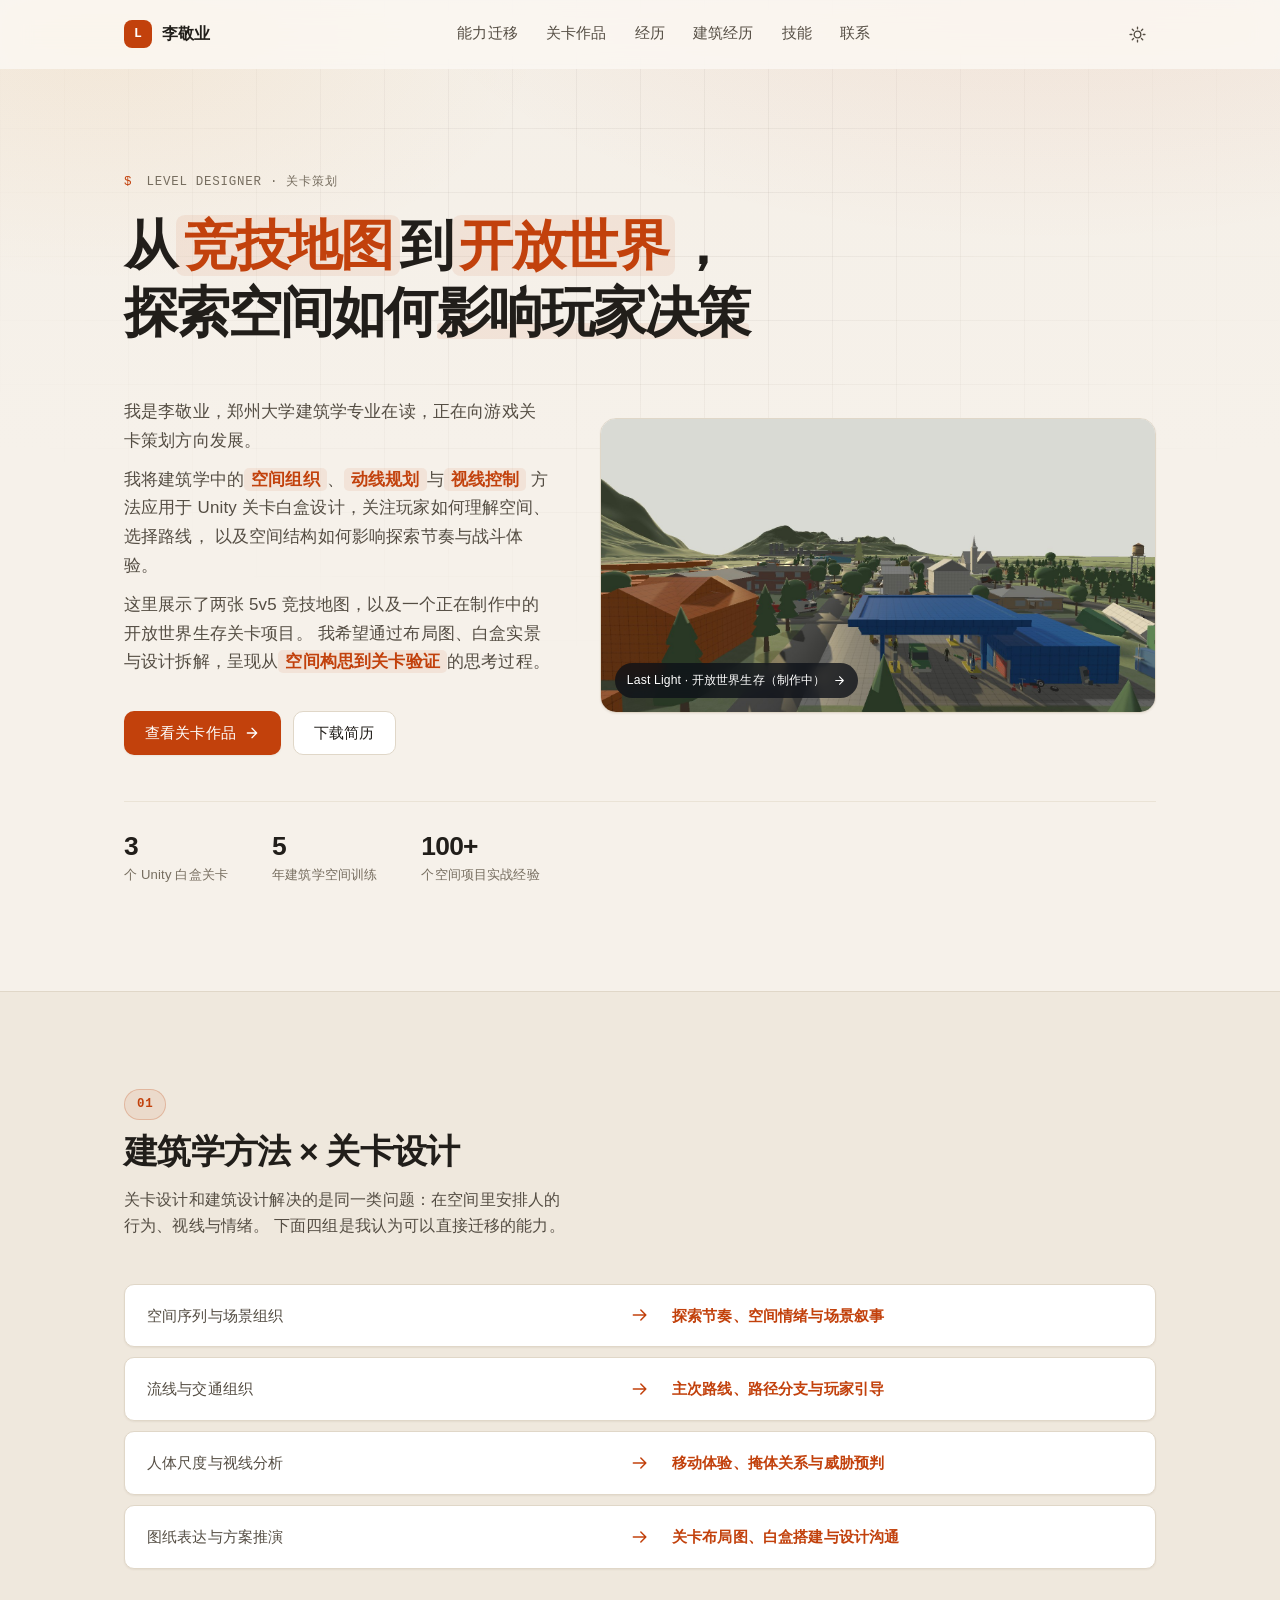
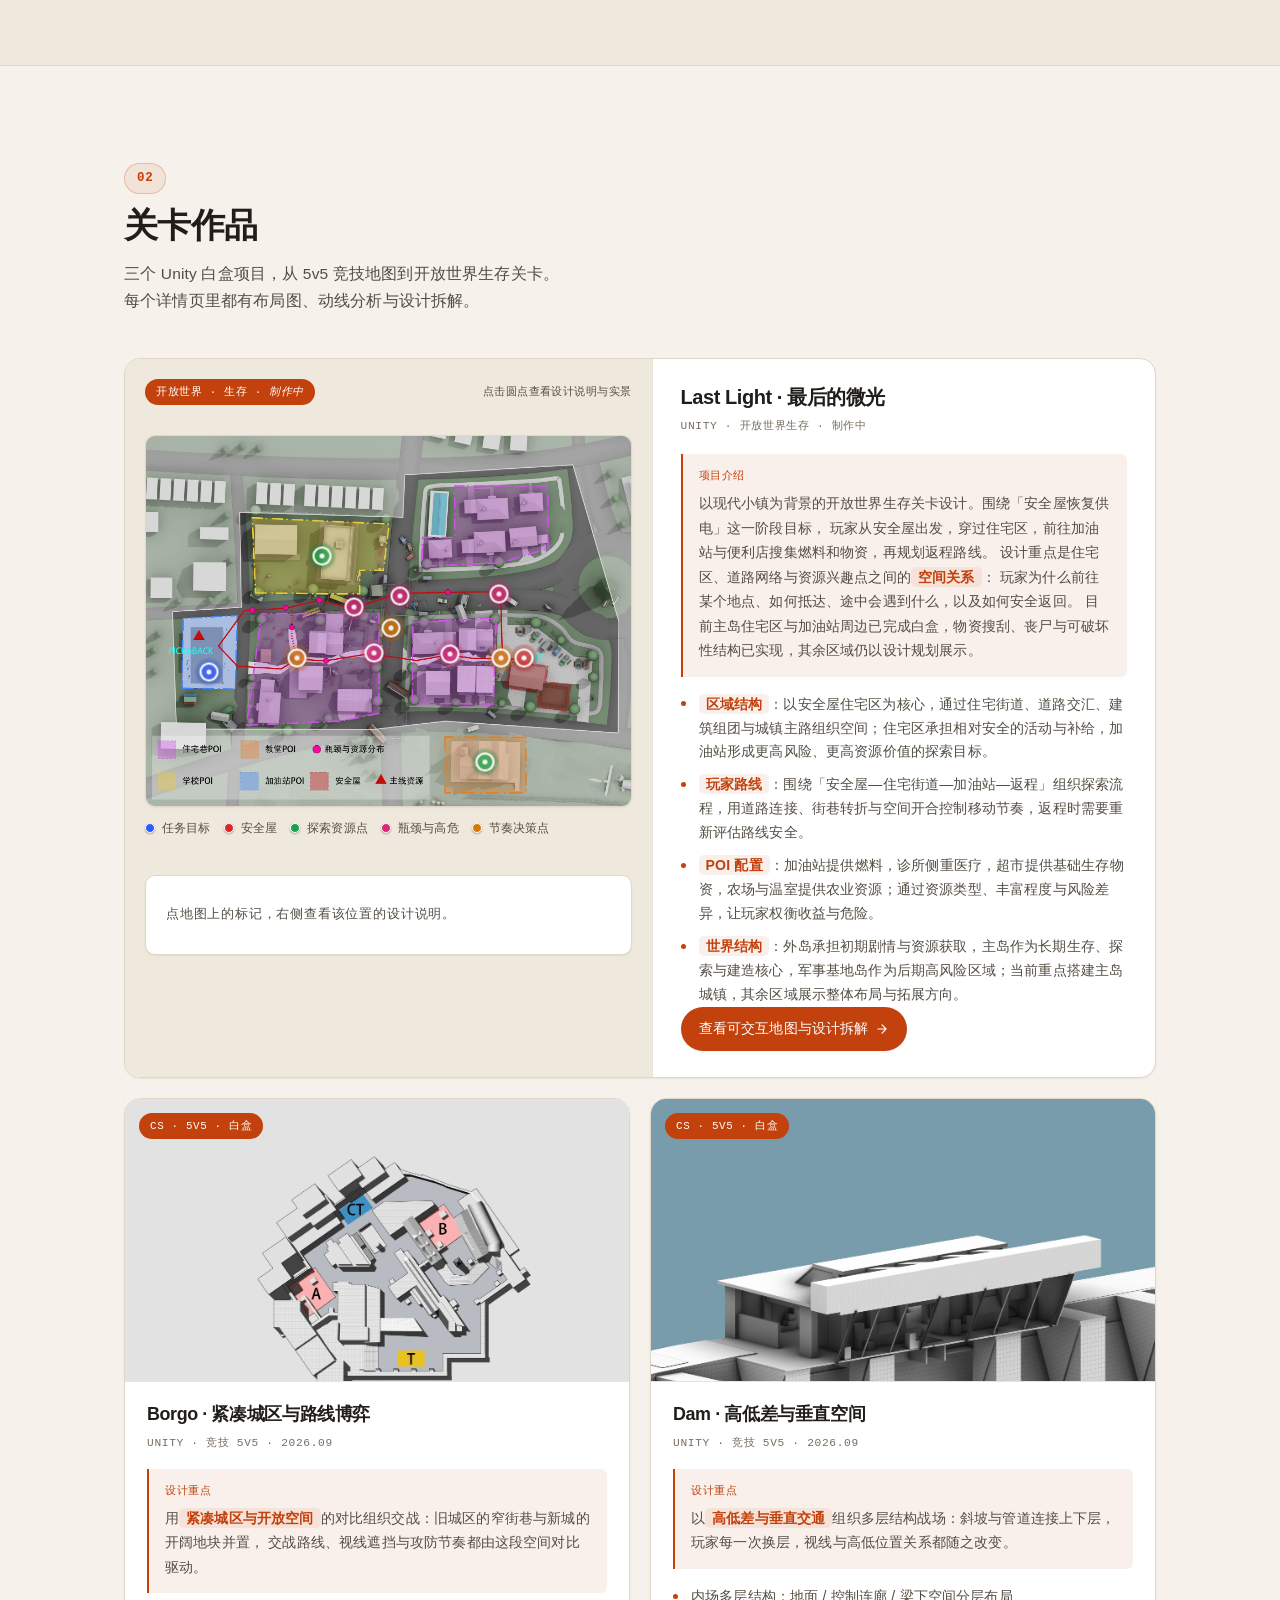
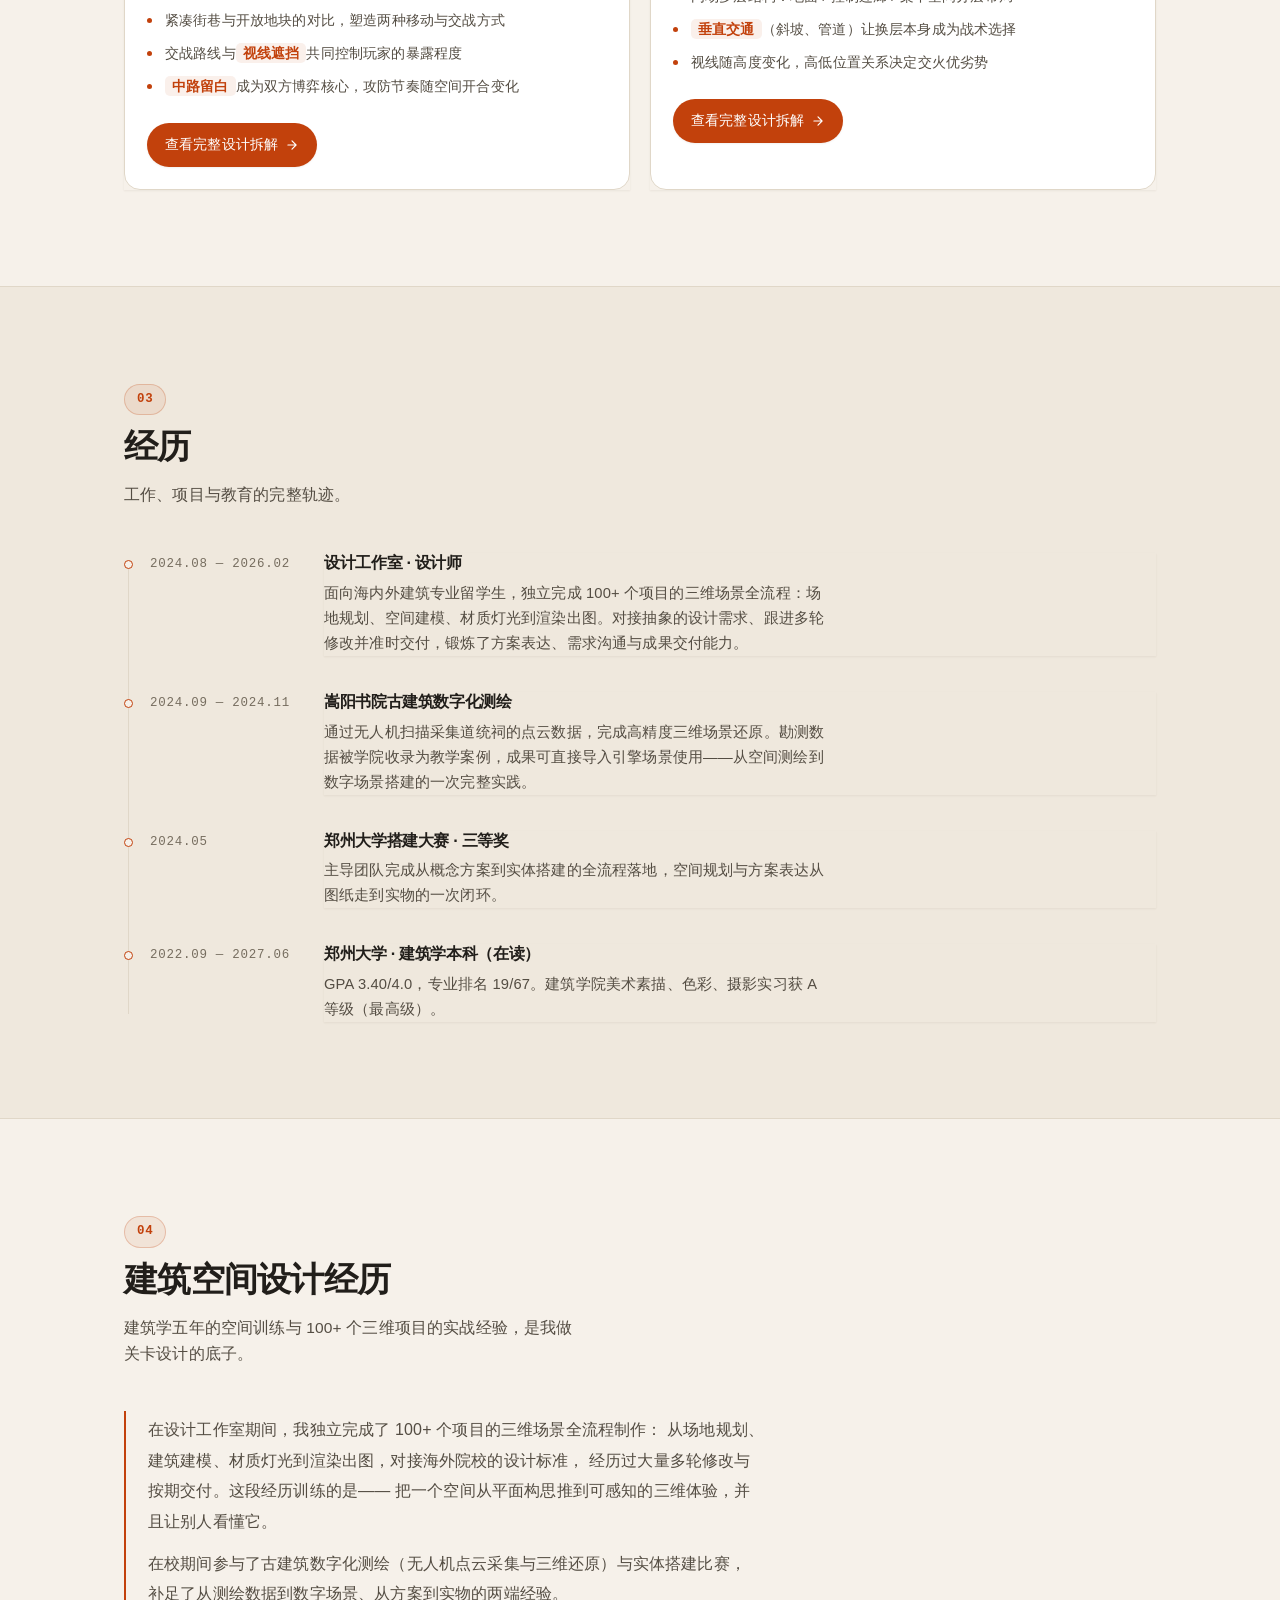
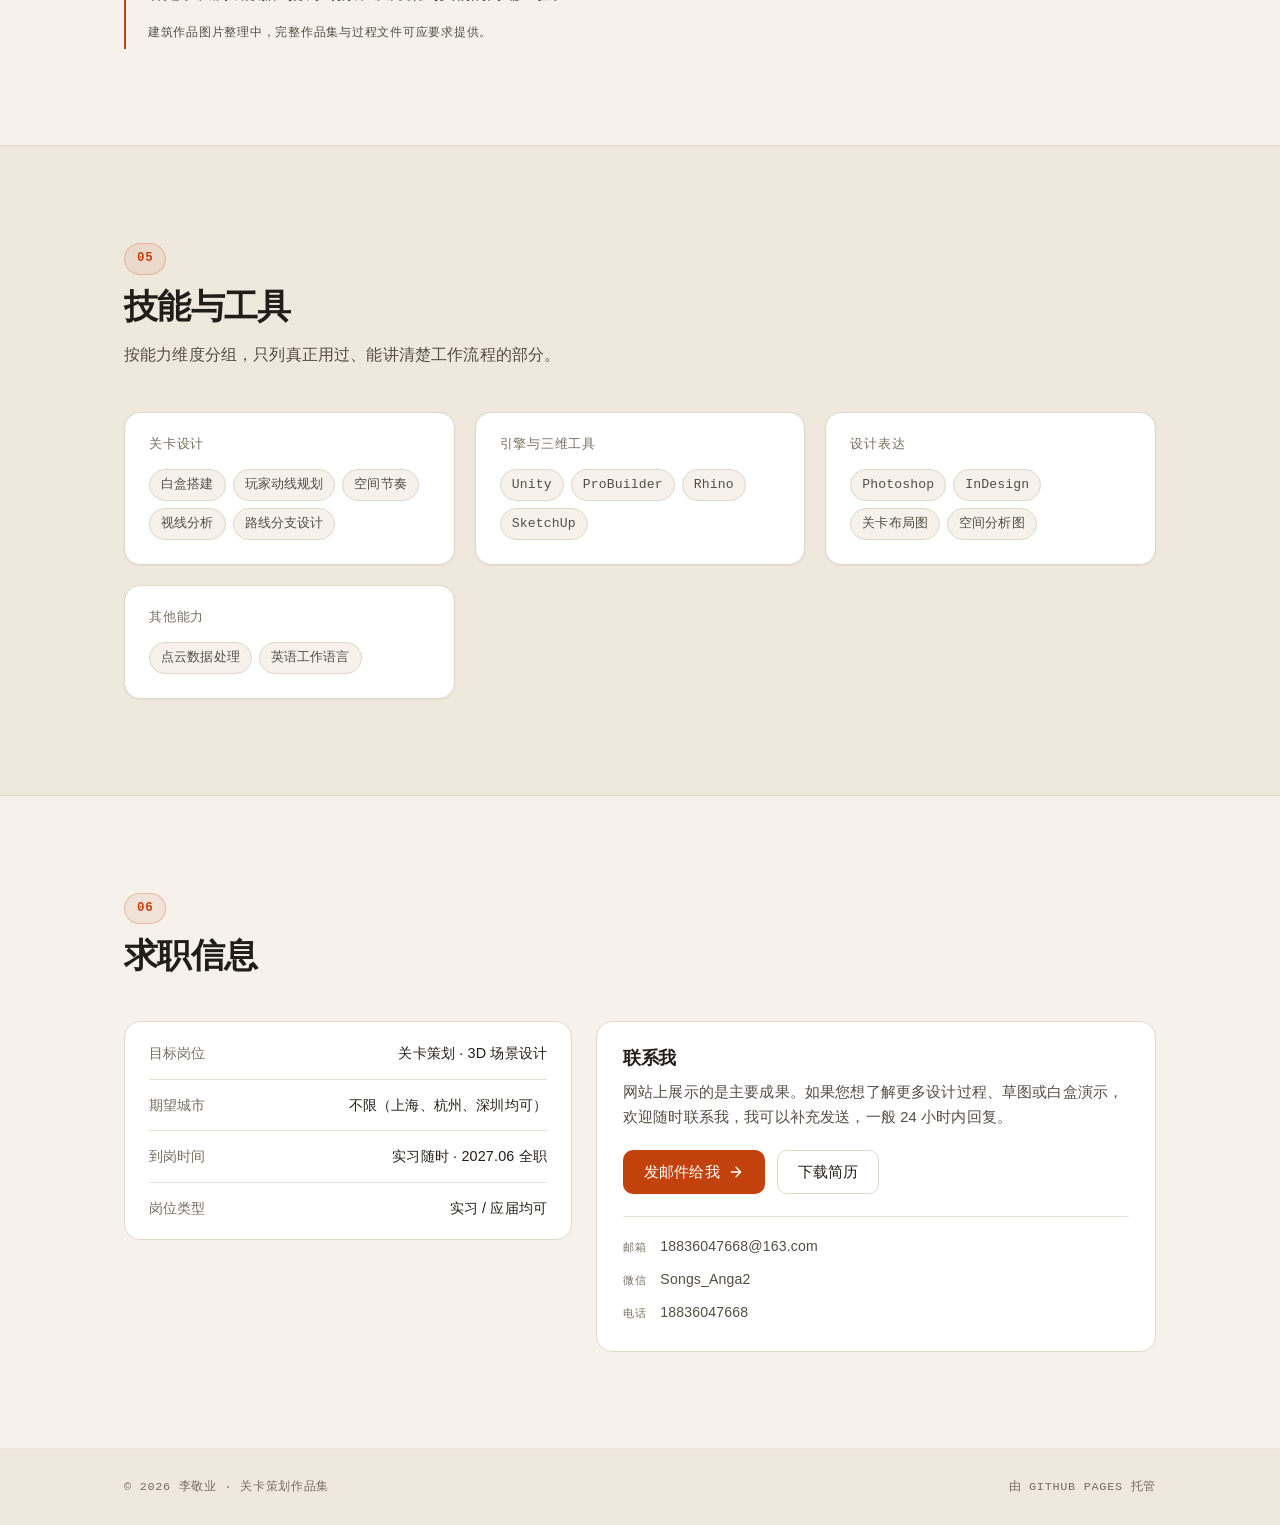
==== commit 77f31415: "Home Last Light card: full POI map interaction (same as detail page: all markers, legend, multi-imag" ====
--- a/index.html
+++ b/index.html
@@ -218,10 +218,10 @@
           <div class="feature-map">
             <div class="feature-map-head">
               <span class="cover-pill mono">开放世界 · 生存 · <em>制作中</em></span>
-              <span class="map-hint mono">点击圆点查看设计说明</span>
+              <span class="map-hint mono">点击圆点查看设计说明与实景</span>
             </div>
-            <div data-poi-map="home"></div>
-            <p class="map-info" id="homeMapInfo"><strong>互动地图</strong>点地图上的圆点，这里会显示该位置的设计意图。</p>
+            <!-- 与 Last Light 详情页同一套完整交互：全部 POI + 图例 + 多图翻页 -->
+            <div data-poi-map="overview"></div>
           </div>
 
           <div class="feature-body">
@@ -229,15 +229,19 @@
             <p class="work-meta mono">Unity · 开放世界生存 · 制作中</p>
 
             <p class="work-goal">
-              <span class="mono">设计重点</span>
-              以丧尸灾变后的现代小镇为背景，围绕「安全屋 ↔ 加油站」的恢复供电任务，
-              组织住宅区、资源兴趣点与安全屋之间的<b class="kw">空间关系</b>，让探索自带目标与风险选择。
+              <span class="mono">项目介绍</span>
+              以现代小镇为背景的开放世界生存关卡设计。围绕「安全屋恢复供电」这一阶段目标，
+              玩家从安全屋出发，穿过住宅区，前往加油站与便利店搜集燃料和物资，再规划返程路线。
+              设计重点是住宅区、道路网络与资源兴趣点之间的<b class="kw">空间关系</b>：
+              玩家为什么前往某个地点、如何抵达、途中会遇到什么，以及如何安全返回。
+              目前主岛住宅区与加油站周边已完成白盒，物资搜刮、丧尸与可破坏性结构已实现，其余区域仍以设计规划展示。
             </p>
 
             <ul class="highlights">
-              <li>区域布局与道路连接已在 Unity 白盒中落地</li>
-              <li><b class="kw">两条主路线</b>引导玩家体验不同空间的遭遇与氛围，主线为往返（PICK &amp; BACK）结构</li>
-              <li>已实现可搜刮物资系统：6 大分类 · 36 种物资 · 3 档稀有度</li>
+              <li><b class="kw">区域结构</b>：以安全屋住宅区为核心，通过住宅街道、道路交汇、建筑组团与城镇主路组织空间；住宅区承担相对安全的活动与补给，加油站形成更高风险、更高资源价值的探索目标。</li>
+              <li><b class="kw">玩家路线</b>：围绕「安全屋—住宅街道—加油站—返程」组织探索流程，用道路连接、街巷转折与空间开合控制移动节奏，返程时需要重新评估路线安全。</li>
+              <li><b class="kw">POI 配置</b>：加油站提供燃料，诊所侧重医疗，超市提供基础生存物资，农场与温室提供农业资源；通过资源类型、丰富程度与风险差异，让玩家权衡收益与危险。</li>
+              <li><b class="kw">世界结构</b>：外岛承担初期剧情与资源获取，主岛作为长期生存、探索与建造核心，军事基地岛作为后期高风险区域；当前重点搭建主岛城镇，其余区域展示整体布局与拓展方向。</li>
             </ul>
 
             <a class="more" href="work-lastlight.html">
--- a/assets/css/style.css
+++ b/assets/css/style.css
@@ -1506,6 +1506,7 @@
   border-radius: var(--radius);
   overflow: hidden;
   line-height: 0;
+  background: var(--bg-soft); /* 图片加载中也有一个干净的底色 */
 }
 .poi-stage img { width: 100%; height: auto; display: block; }
 
@@ -1675,10 +1676,52 @@
   background: currentColor;
 }
 
-/* ---- 首页精选卡片里的 POI 地图 ---- */
+/* ---- Last Light 详情页：本页目录 ---- */
+.case-toc {
+  margin-bottom: 12px;
+  padding: 22px 24px;
+  border: 1px solid var(--border);
+  border-radius: var(--radius-lg);
+  background: var(--surface);
+  box-shadow: var(--shadow-sm);
+}
+.case-toc-title {
+  margin-bottom: 14px;
+  color: var(--text-faint);
+  font-size: .72rem;
+  letter-spacing: .05em;
+}
+.case-toc-list {
+  display: grid;
+  grid-template-columns: repeat(2, minmax(0, 1fr));
+  gap: 0 28px;
+}
+.case-toc-list a {
+  display: flex;
+  align-items: baseline;
+  gap: 12px;
+  padding: 10px 0;
+  border-bottom: 1px solid var(--border-soft);
+  color: var(--text-soft);
+  font-size: .9rem;
+  transition: color .18s var(--ease);
+}
+.case-toc-list a span { color: var(--accent); font-size: .7rem; flex: none; }
+.case-toc-list a:hover { color: var(--accent); }
+@media (max-width: 640px) {
+  .case-toc { padding: 18px; }
+  .case-toc-list { grid-template-columns: 1fr; }
+}
+
+/* ---- 首页精选卡片里的完整 POI 地图（与详情页同一套交互） ---- */
+.feature-map .poi-layout { grid-template-columns: 1fr; }
+.feature-map .poi-detail { position: static; margin-top: 14px; }
 .feature-map .poi-btn { width: 19px; height: 19px; }
 .feature-map .poi-btn i { width: 5px; height: 5px; }
-.feature-map .poi-map { margin-top: 16px; margin-bottom: 20px; }
+.feature-map .poi-map { margin-top: 16px; }
+.feature-map .poi-legend { gap: 5px 13px; }
+.feature-map .poi-legend span { font-size: .72rem; }
+.feature-map .poi-gallery { margin-top: 14px; }
 
 @media (max-width: 720px) {
   .poi-detail.is-filled { grid-template-columns: 1fr; }
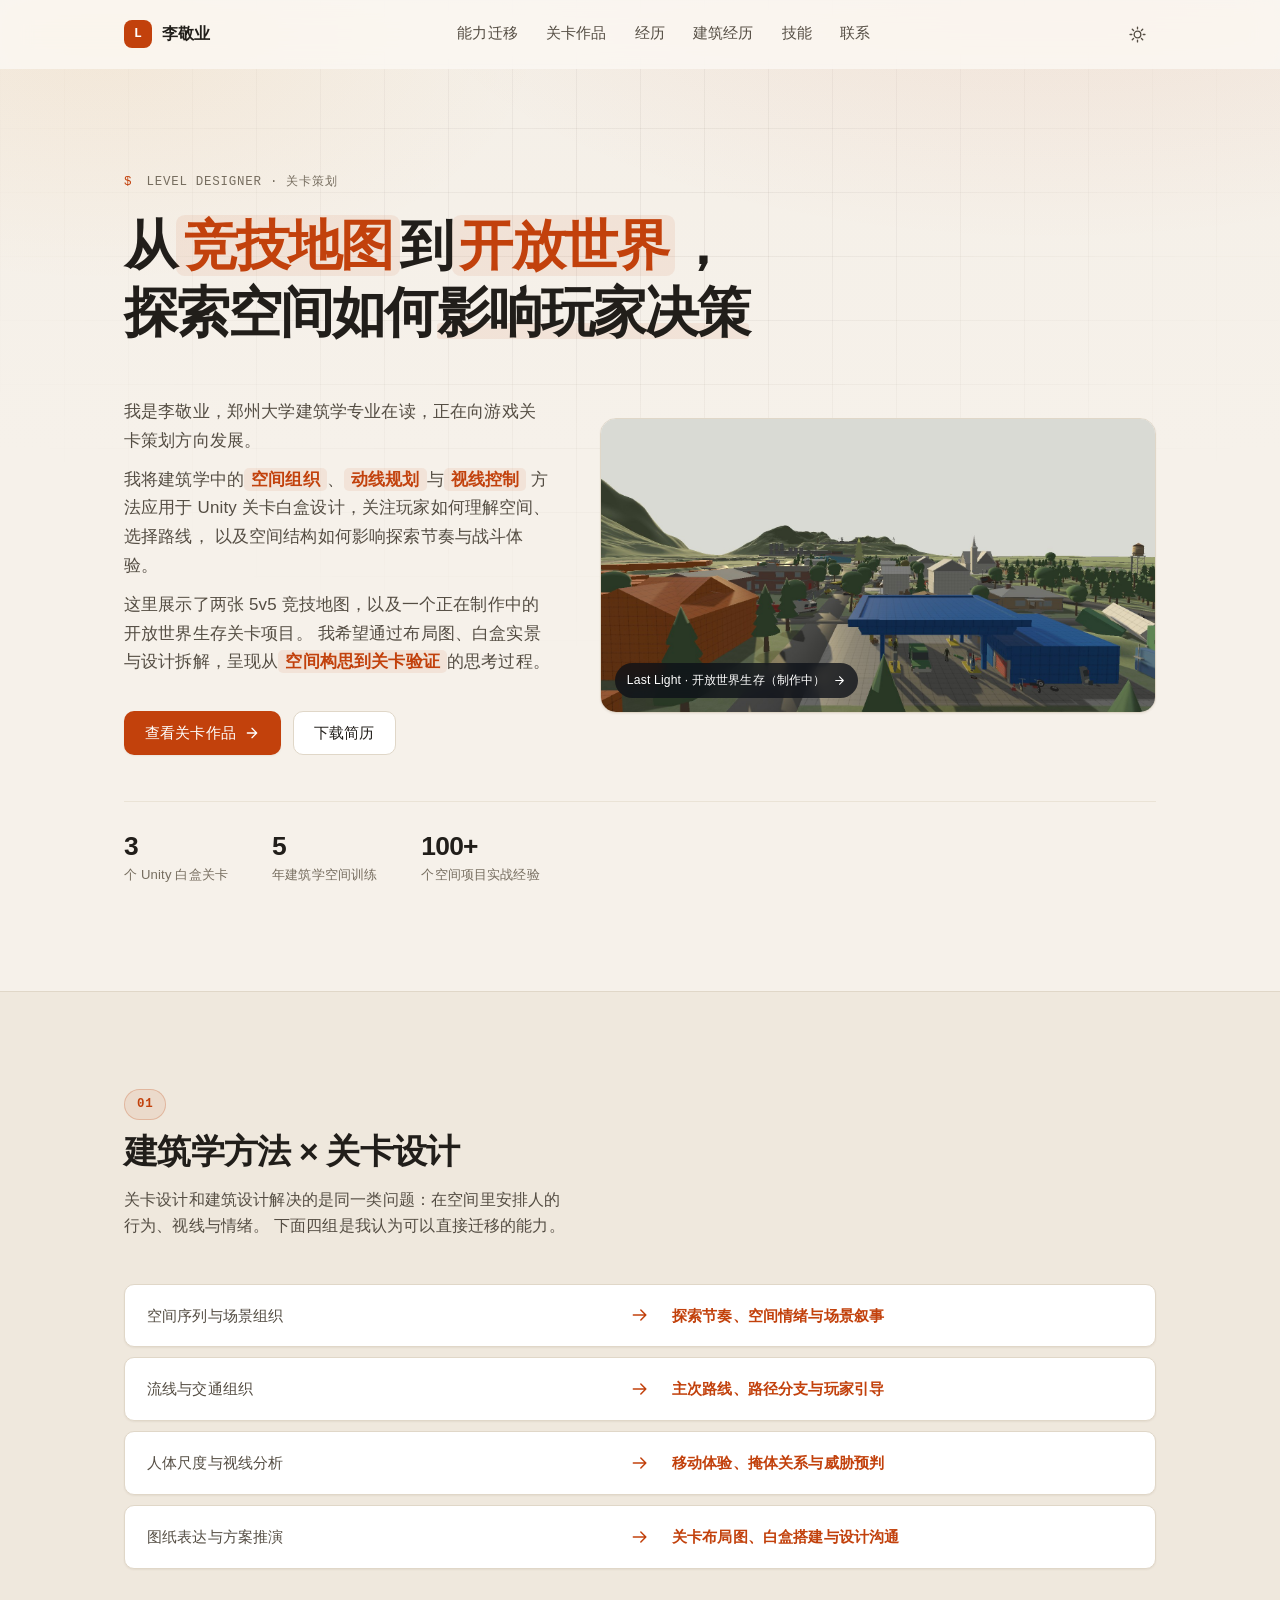
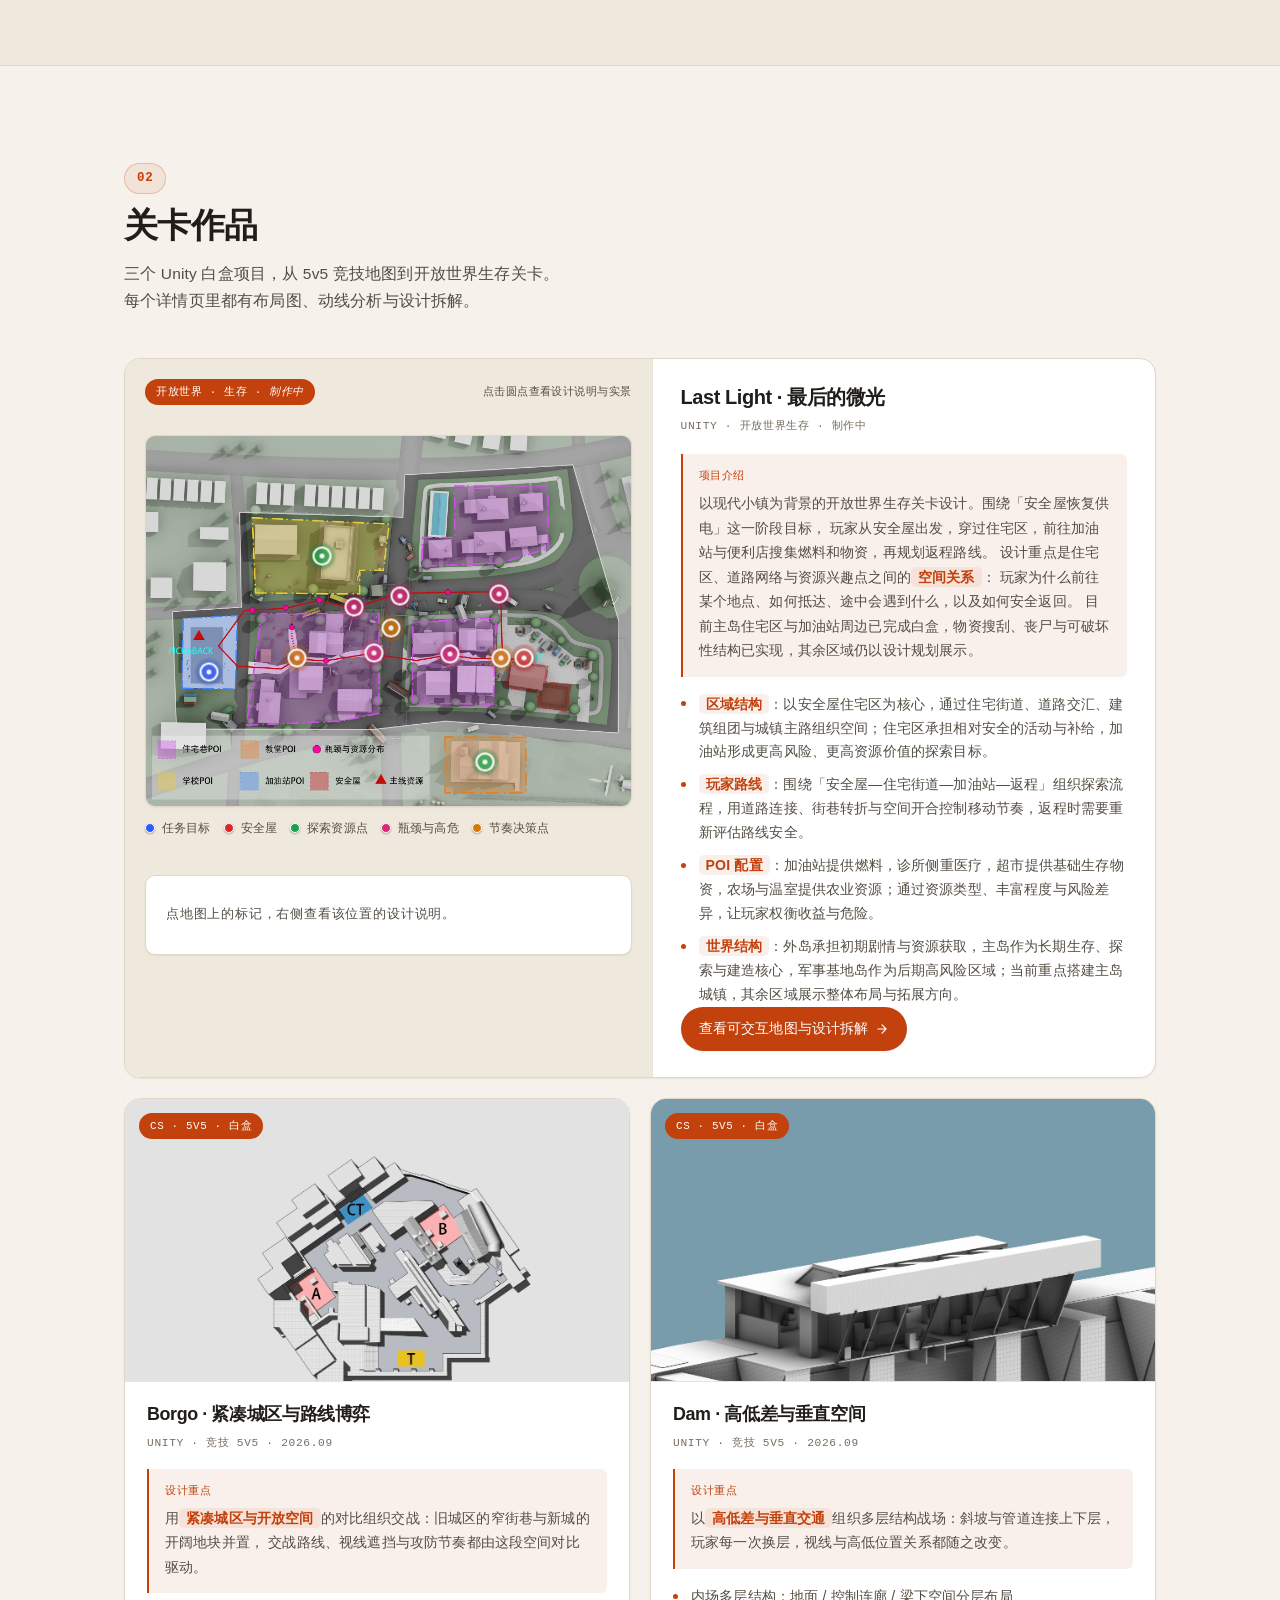
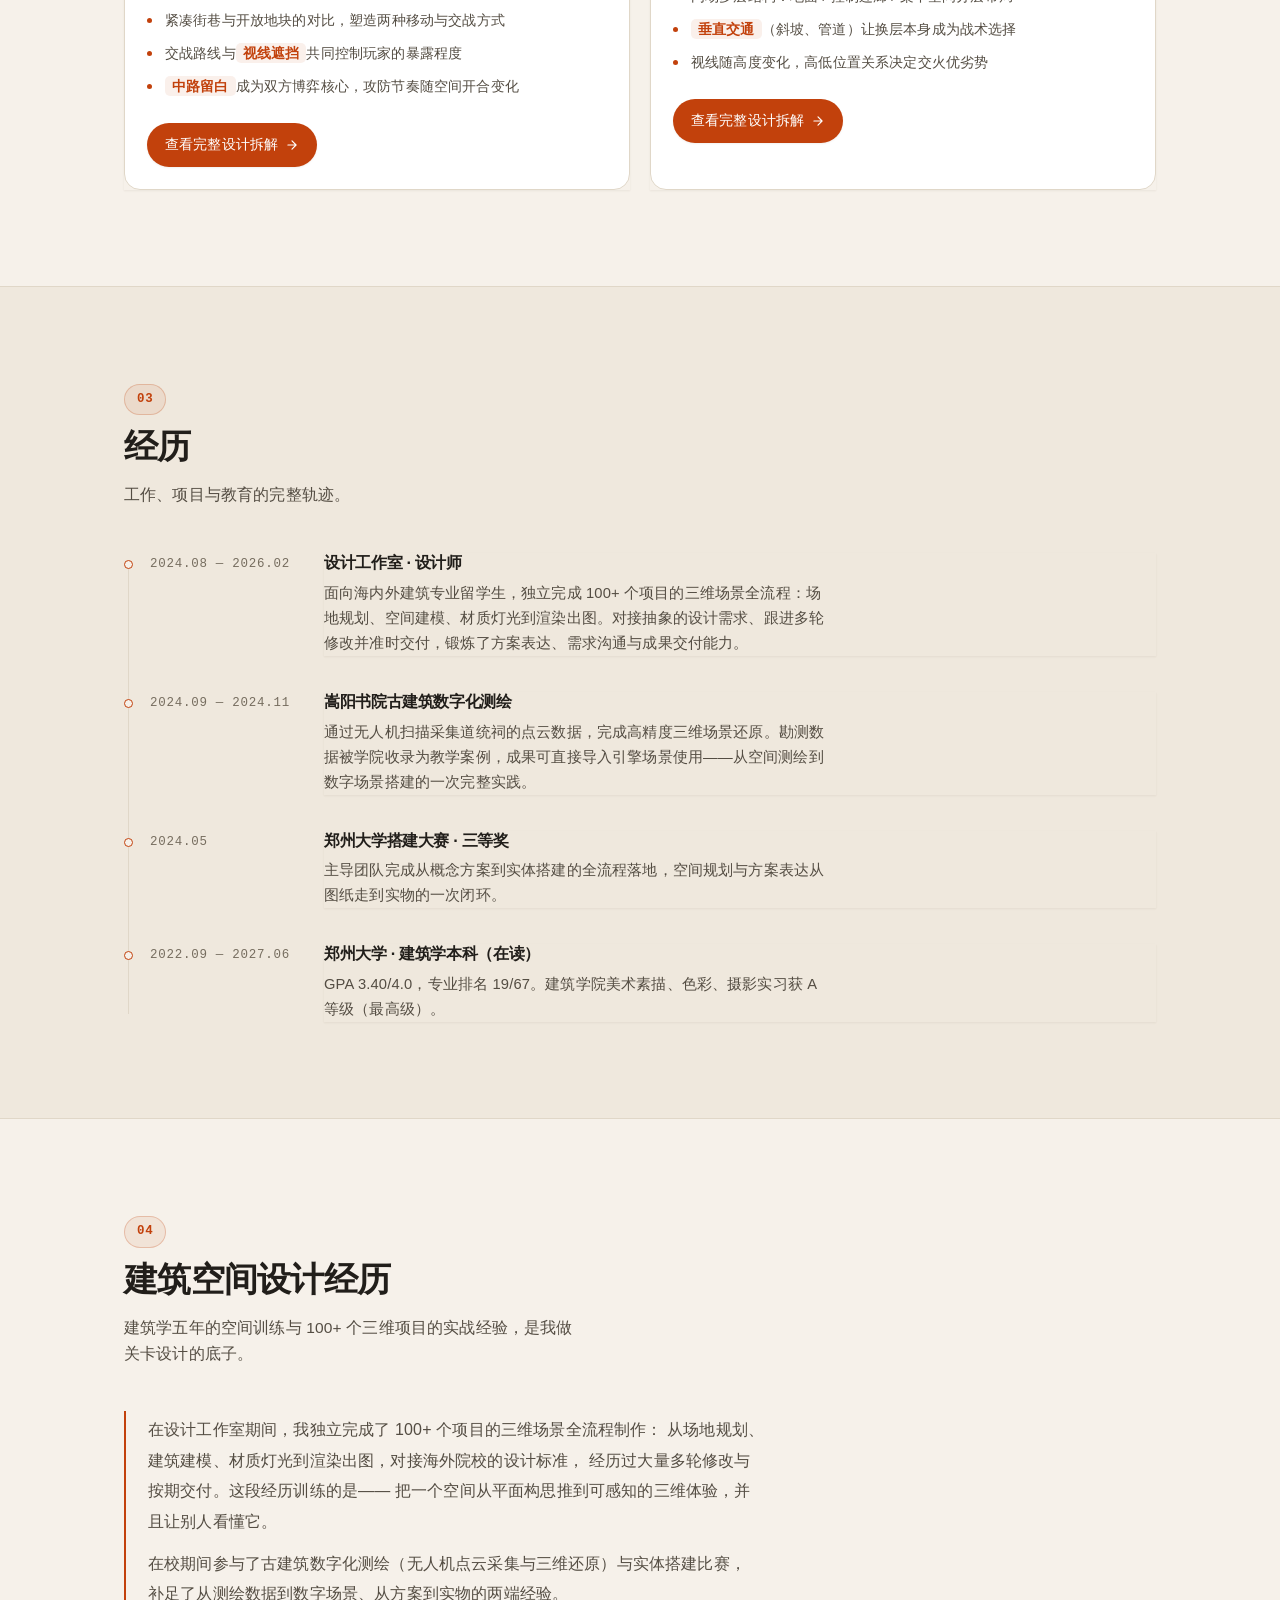
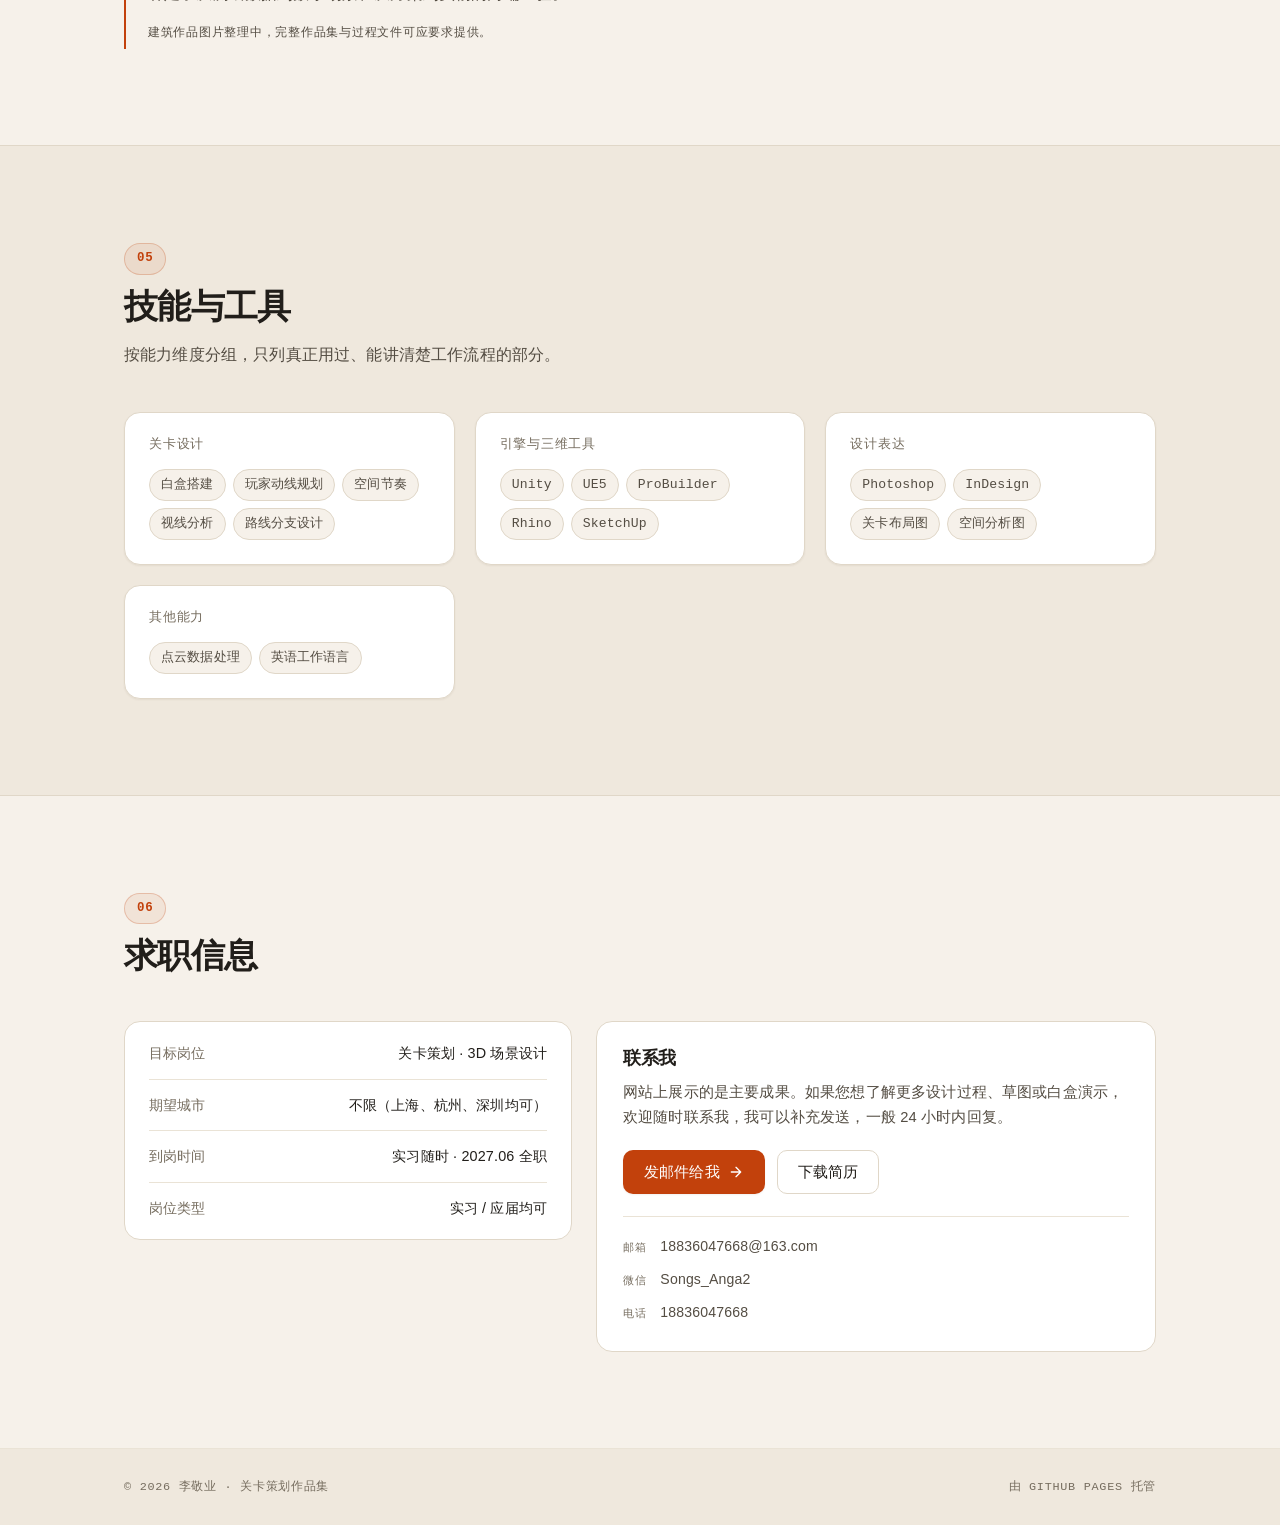
==== commit f320ee11: "技能与工具：引擎一栏新增 UE5（与 Unity 并列）" ====
--- a/index.html
+++ b/index.html
@@ -410,7 +410,7 @@
         <div class="skill-group reveal">
           <h3 class="mono">引擎与三维工具</h3>
           <ul class="tags">
-            <li>Unity</li><li>ProBuilder</li><li>Rhino</li><li>SketchUp</li>
+            <li>Unity</li><li>UE5</li><li>ProBuilder</li><li>Rhino</li><li>SketchUp</li>
           </ul>
         </div>
         <div class="skill-group reveal">
--- a/assets/css/style.css
+++ b/assets/css/style.css
@@ -2022,7 +2022,7 @@
   background: rgba(12, 16, 24, .58);
   color: #fff;
   cursor: pointer;
-  opacity: 0;
+  opacity: .88; /* 常显：不用把鼠标悬停到图片上才知道能翻页 */
   transition: opacity .16s var(--ease), background .16s var(--ease);
 }
 .poi-g-nav svg { width: 17px; height: 17px; }
@@ -2032,6 +2032,19 @@
 .poi-g-prev { left: 10px; }
 .poi-g-next { right: 10px; }
 @media (hover: none) { .poi-g-nav { opacity: 1; } }
+
+/* 切换时若这张图还没下载完，盖一层提示，避免误以为点击没反应 */
+.poi-g-view.is-loading::after {
+  content: "加载截图…";
+  position: absolute;
+  inset: 0;
+  display: flex; align-items: center; justify-content: center;
+  background: rgba(251, 248, 244, .72);
+  color: var(--text-soft);
+  font-size: .8rem; line-height: 1.4;
+  pointer-events: none;
+}
+html[data-theme="dark"] .poi-g-view.is-loading::after { background: rgba(11, 12, 15, .72); }
 
 .poi-g-count {
   position: absolute;
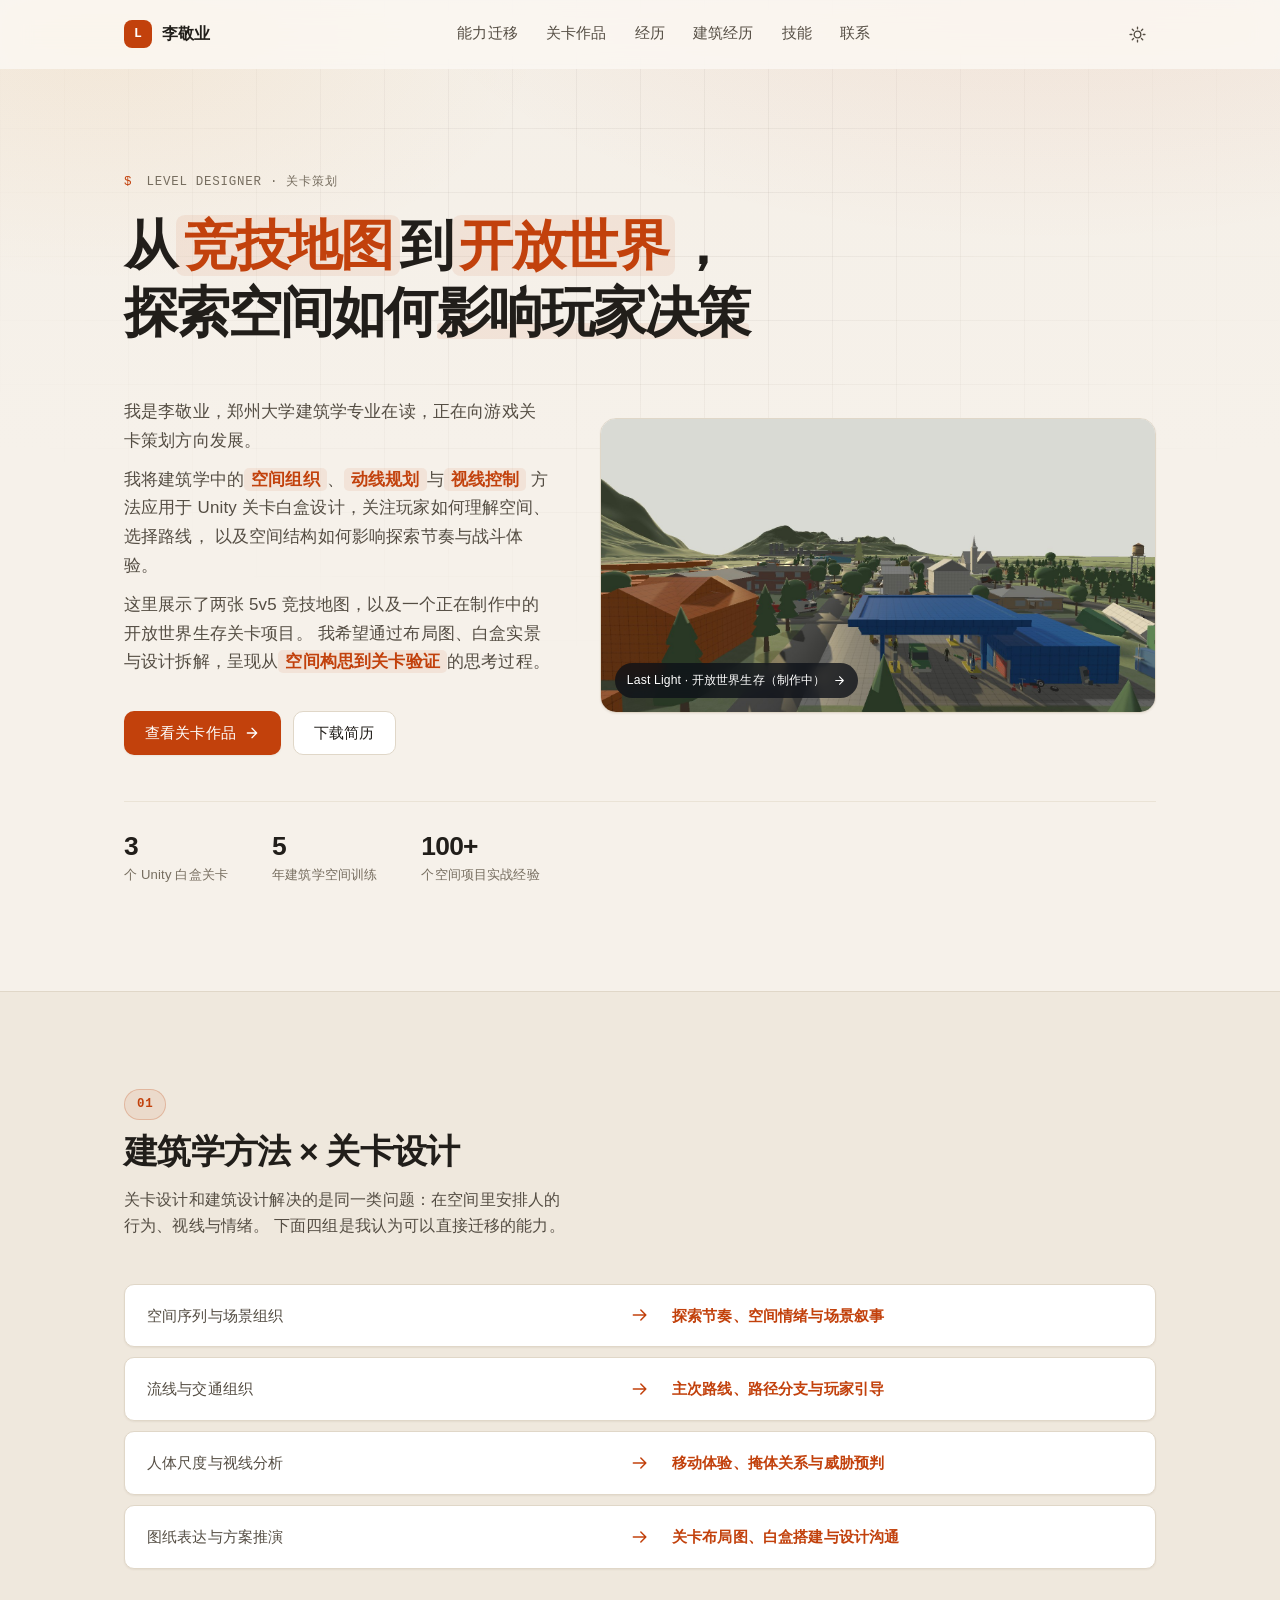
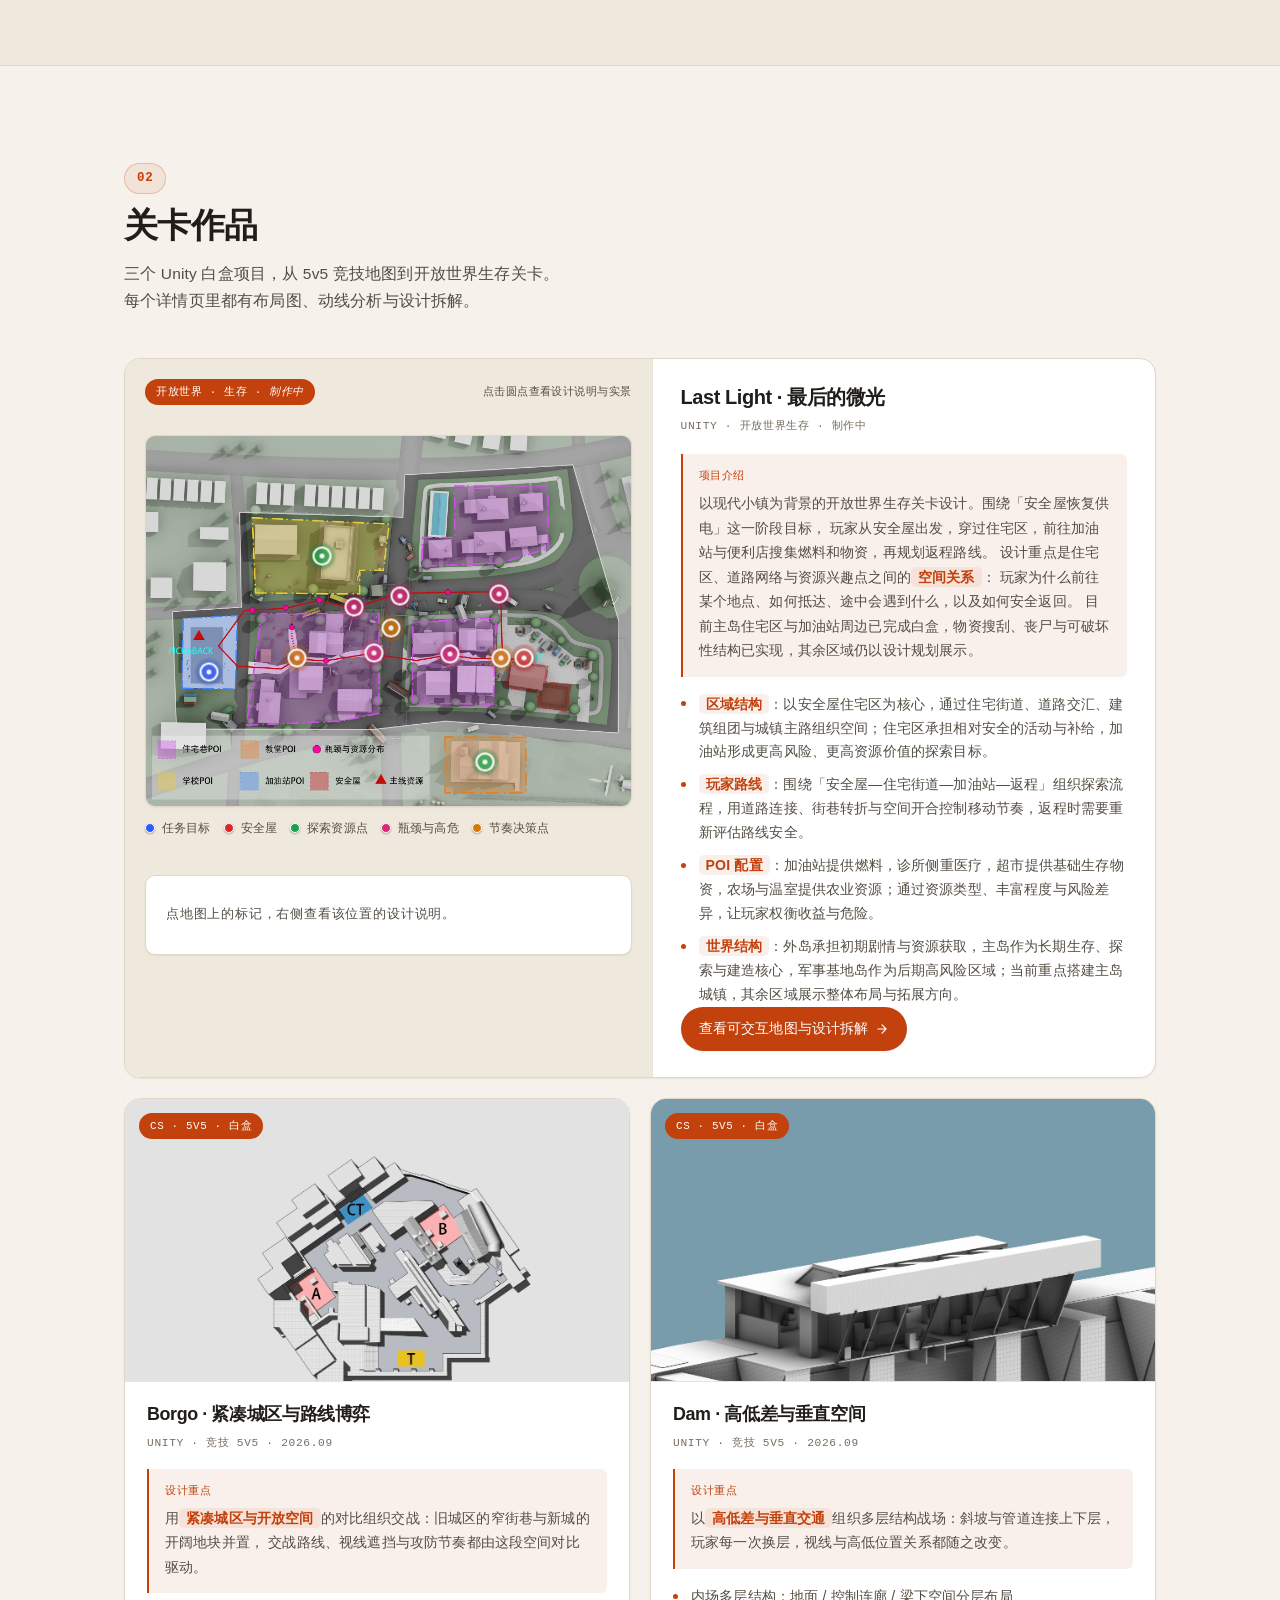
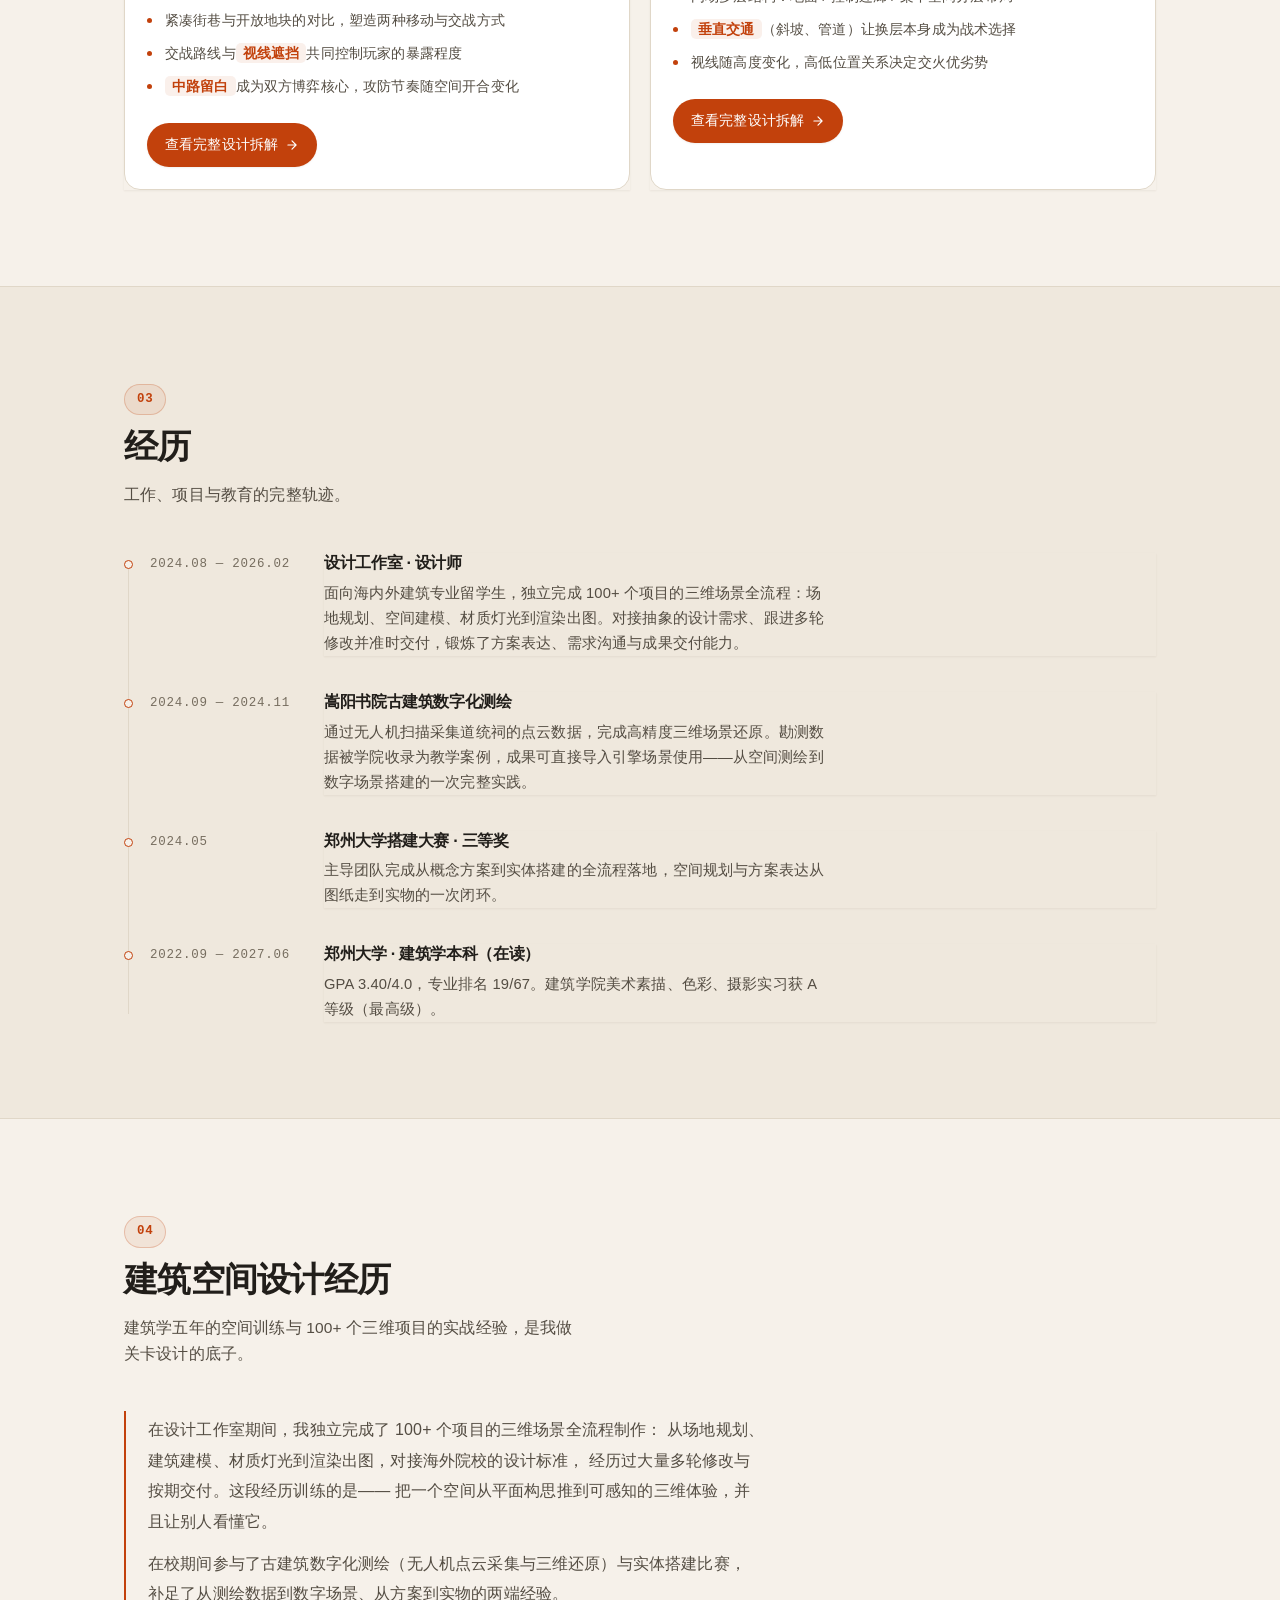
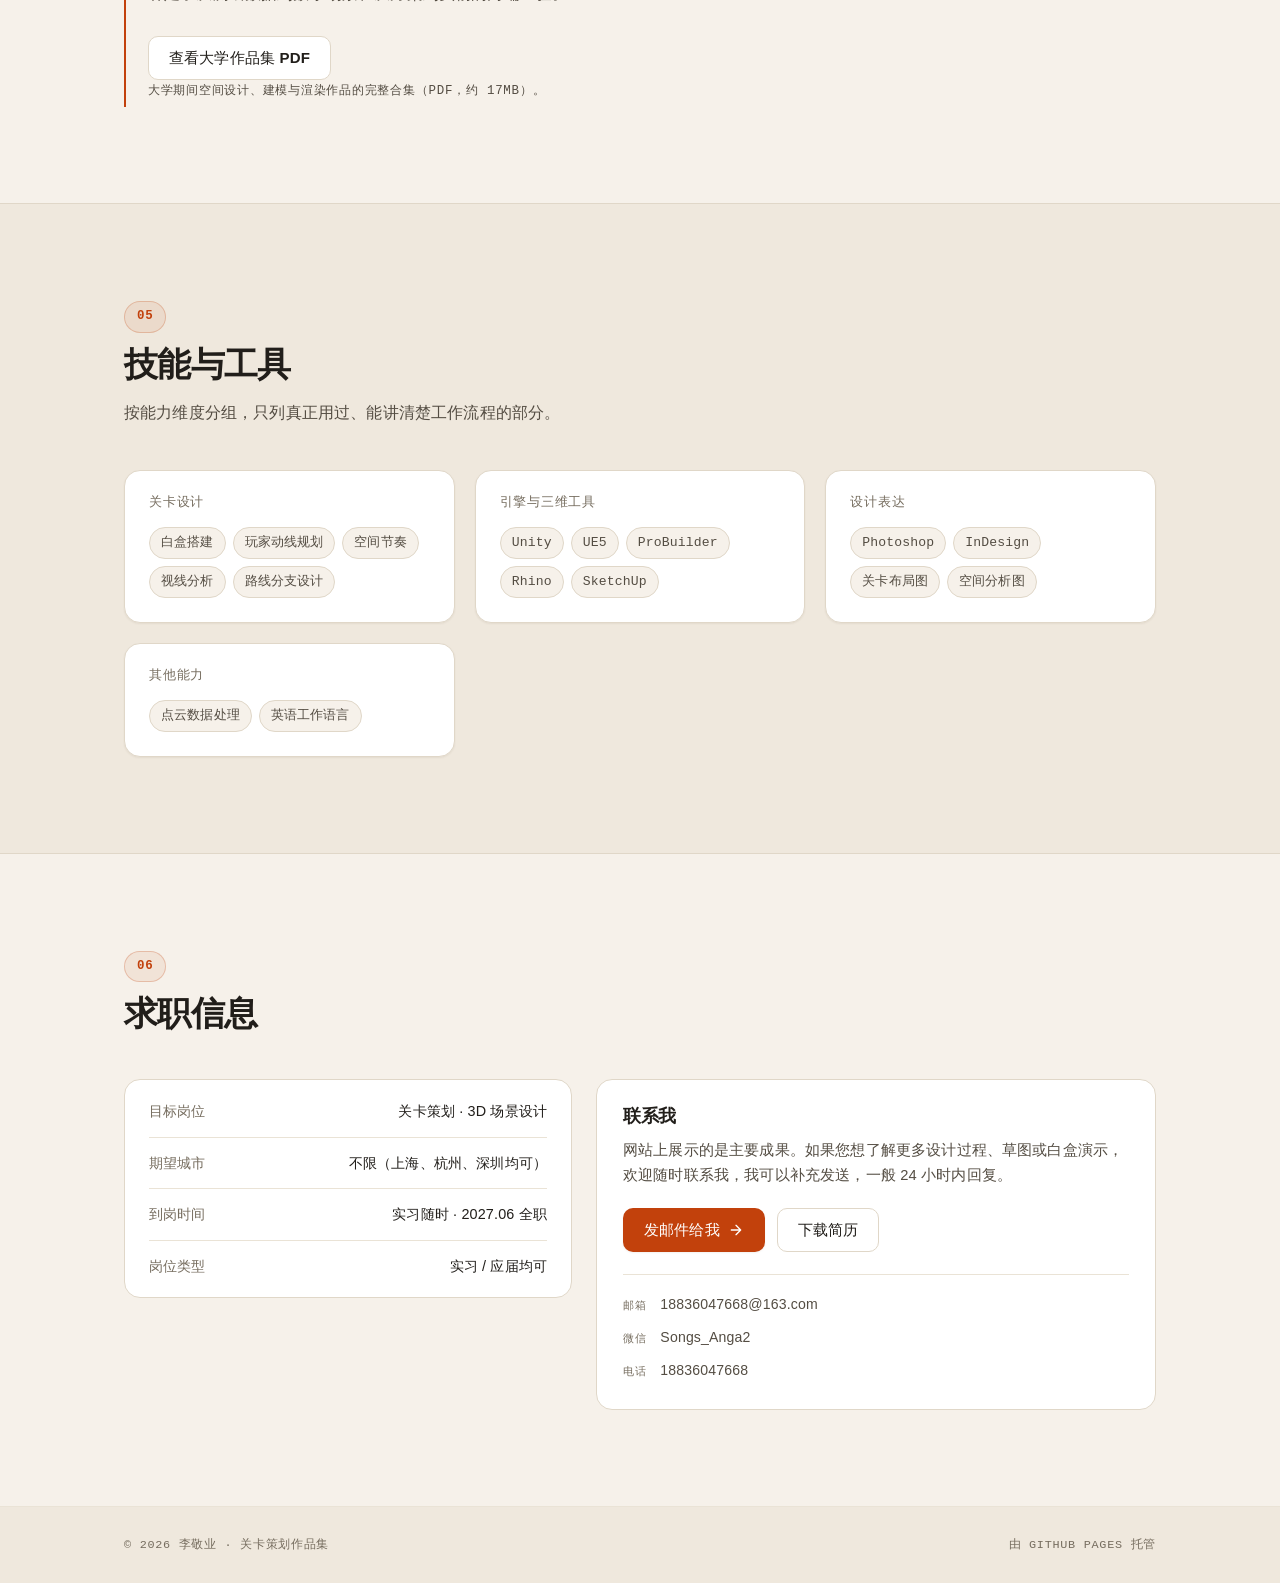
==== commit aaa5b1ce: "建筑经历：新增「查看大学作品集 PDF」入口（assets/architecture-portfolio.pdf，大学期间空间设计与渲染作品合集）" ====
--- a/index.html
+++ b/index.html
@@ -383,9 +383,8 @@
           在校期间参与了古建筑数字化测绘（无人机点云采集与三维还原）与实体搭建比赛，
           补足了从测绘数据到数字场景、从方案到实物的两端经验。
         </p>
-        <p class="arch-note mono">
-          建筑作品图片整理中，完整作品集与过程文件可应要求提供。
-        </p>
+        <a class="btn btn-ghost arch-dl" href="assets/architecture-portfolio.pdf" target="_blank" rel="noopener">查看大学作品集 PDF</a>
+        <p class="arch-note mono">大学期间空间设计、建模与渲染作品的完整合集（PDF，约 17MB）。</p>
       </div>
     </div>
   </section>
--- a/assets/css/style.css
+++ b/assets/css/style.css
@@ -1743,6 +1743,7 @@
 .arch-summary p { color: var(--text-soft); line-height: 1.9; margin: 0; }
 .arch-summary p + p { margin-top: 12px; }
 .arch-note { margin-top: 18px; font-size: .78rem; color: var(--text-soft); }
+.arch-dl { margin-top: 26px; }
 
 /* ==========================================================================
    Last Light 详情页（重写版）补充样式
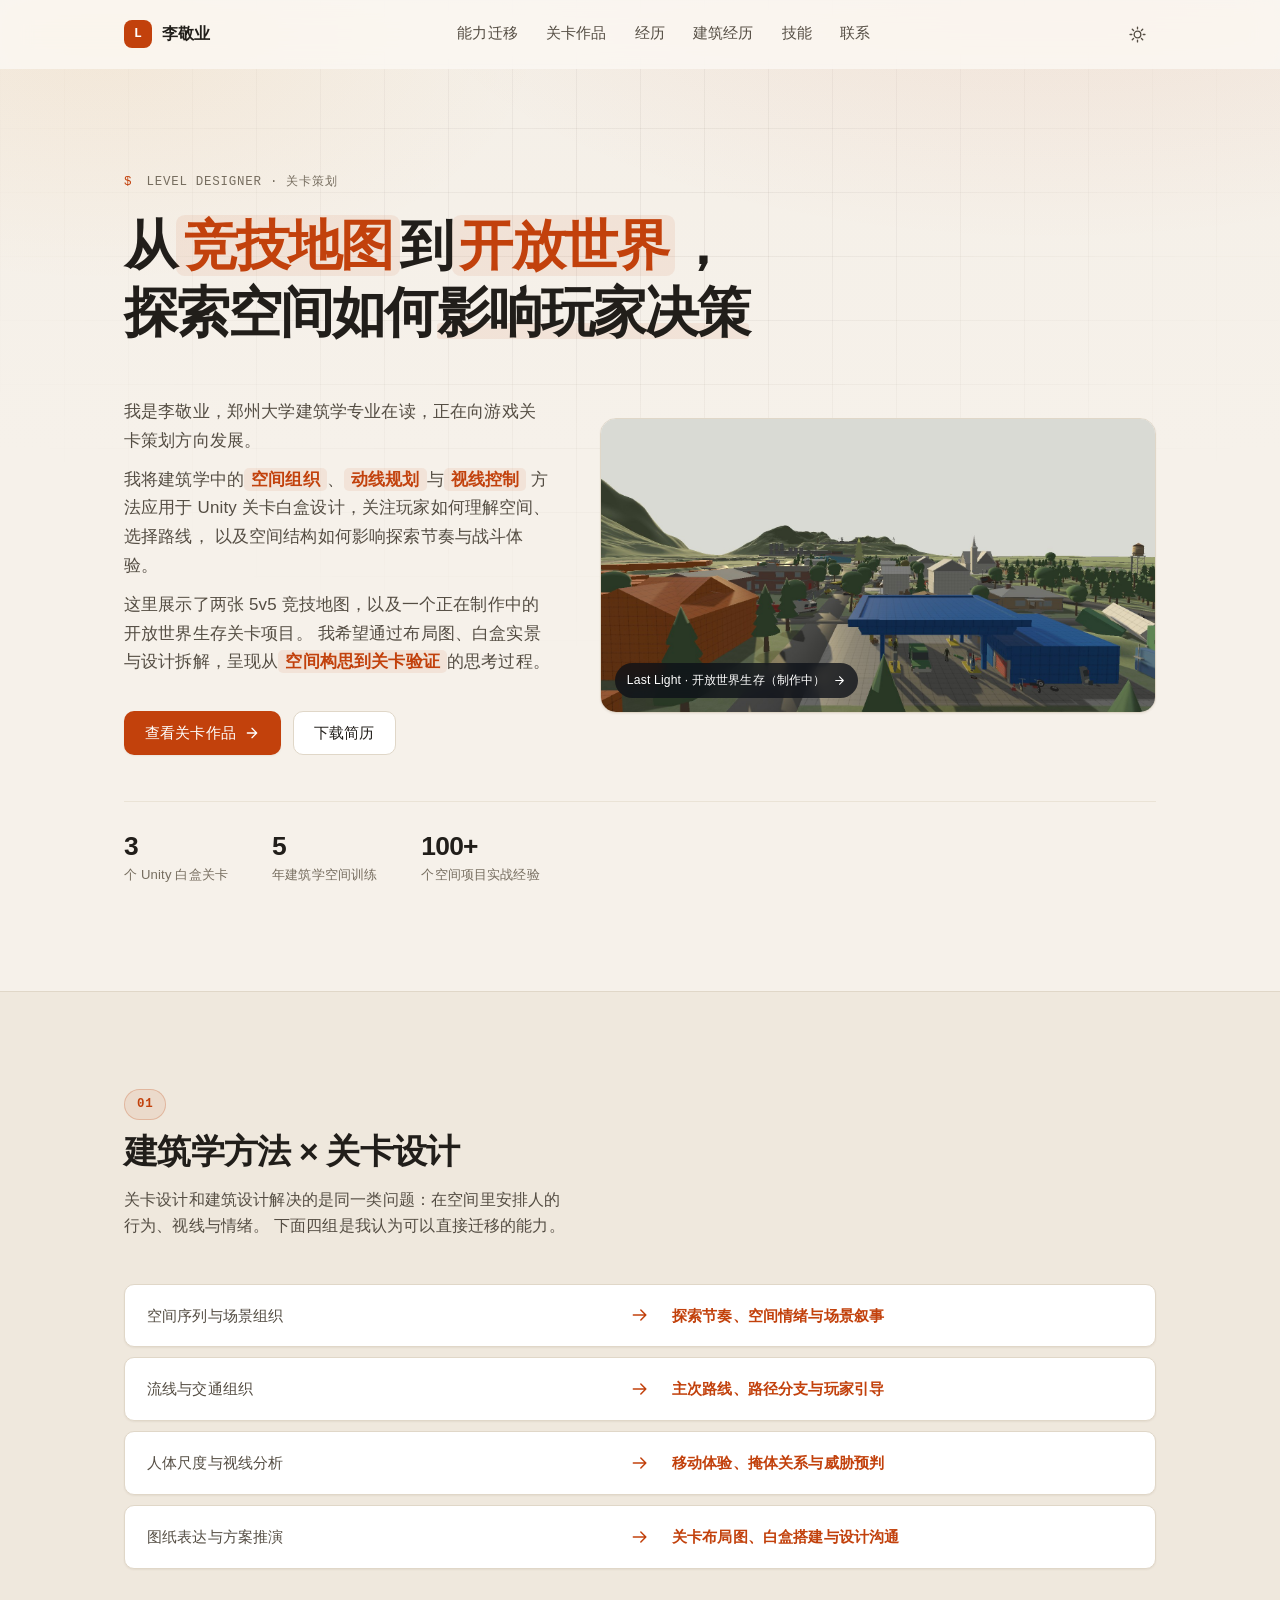
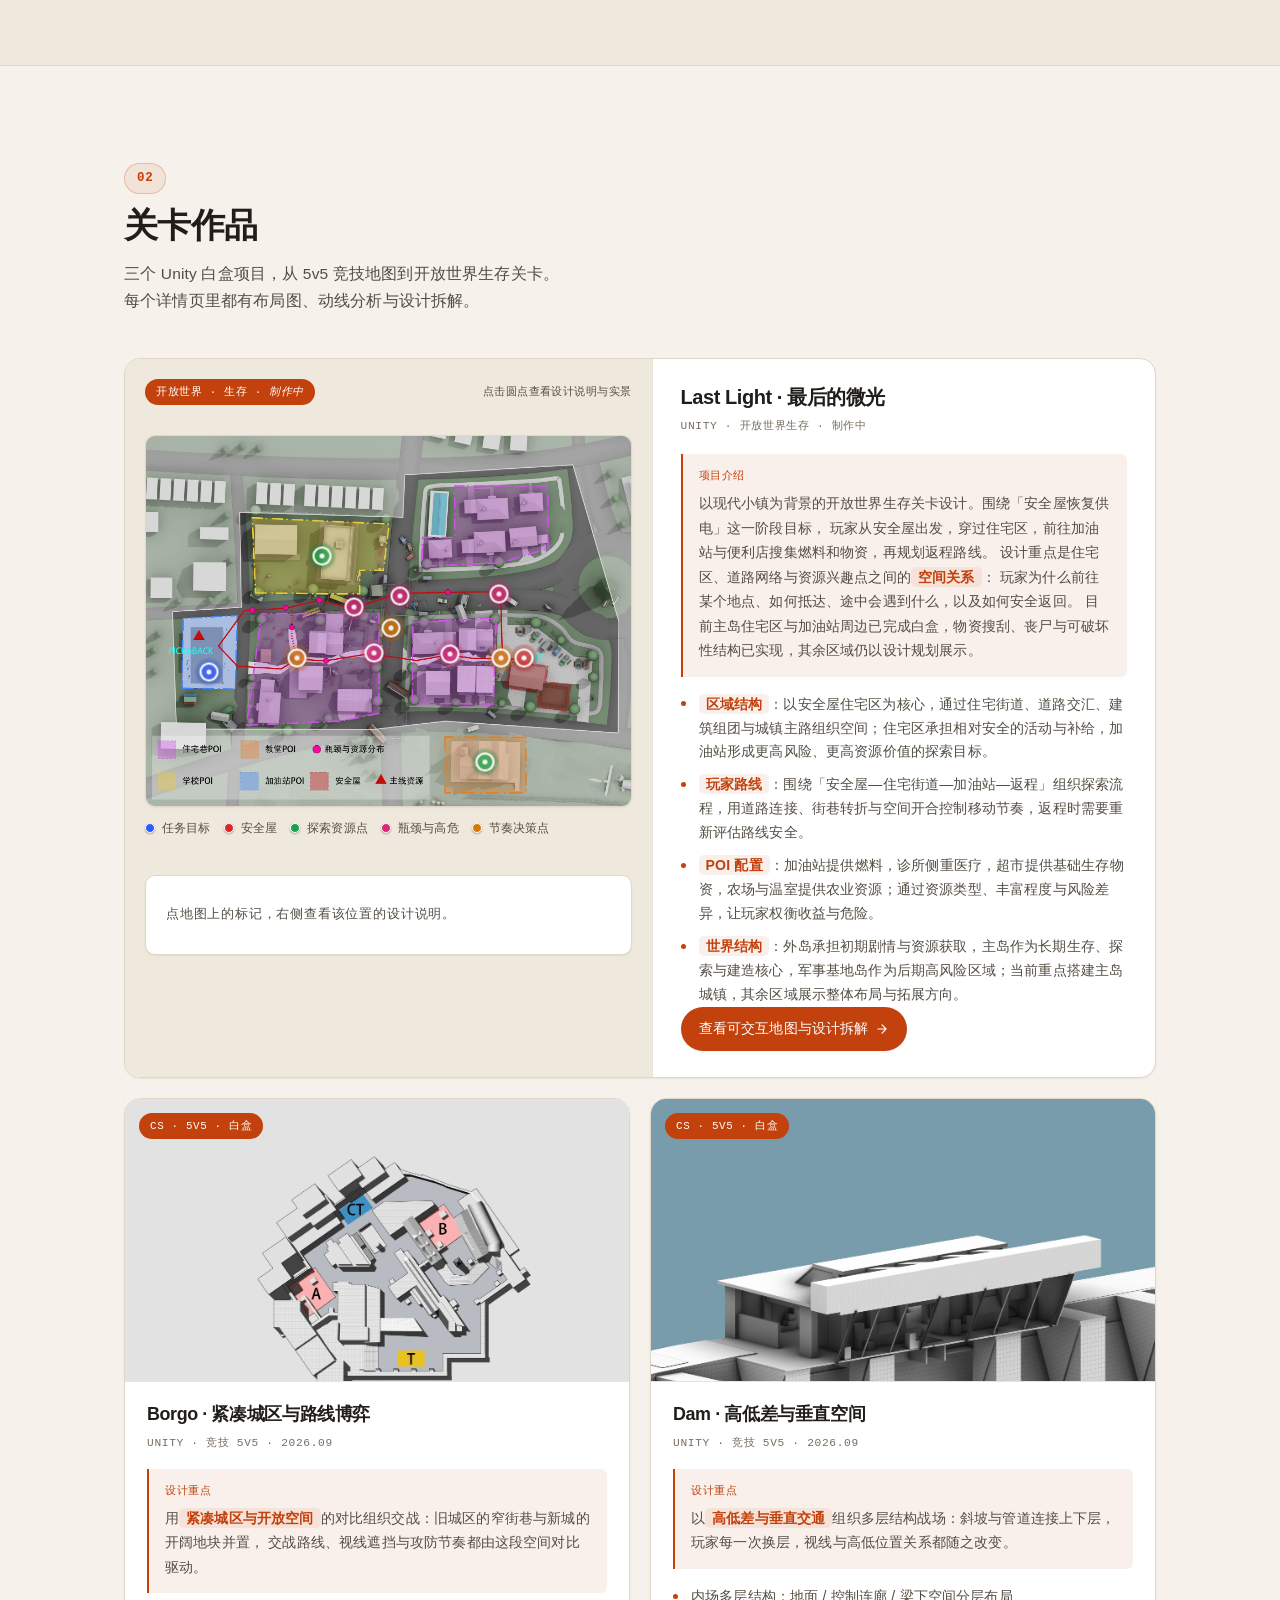
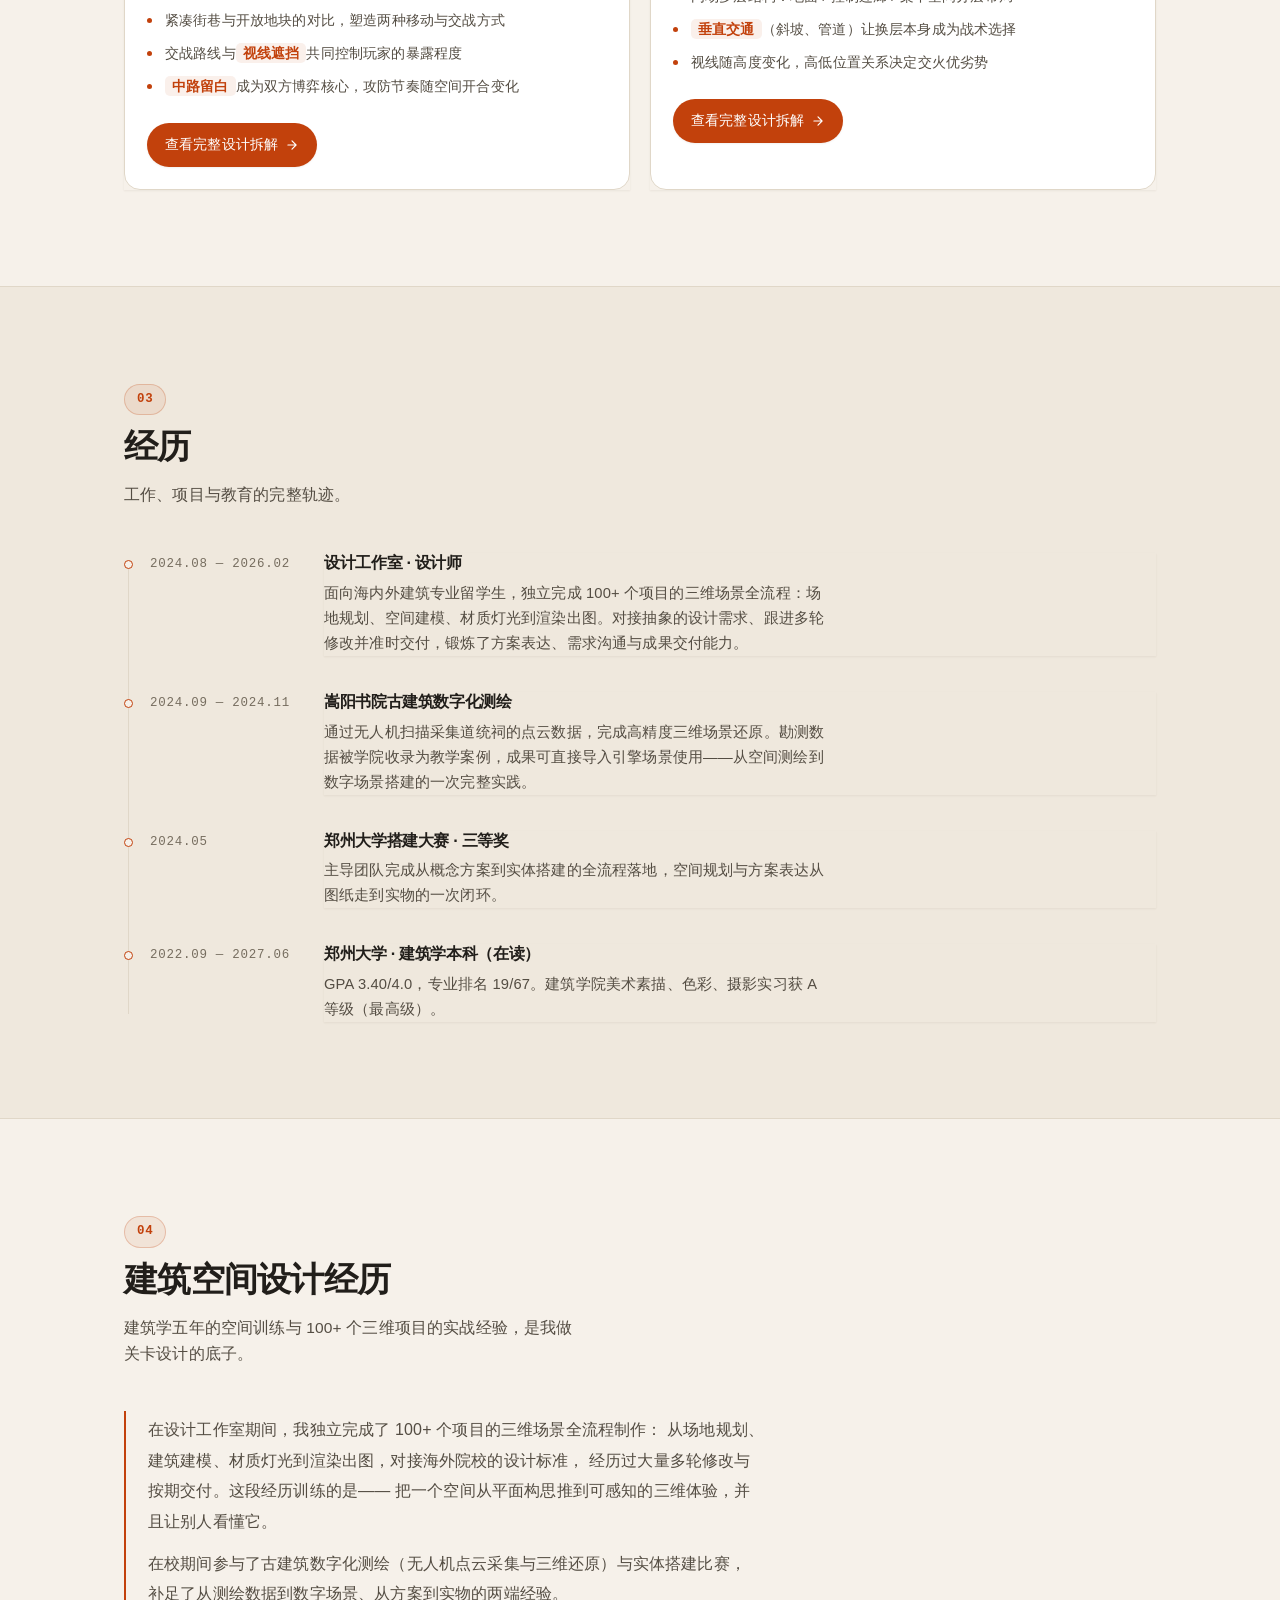
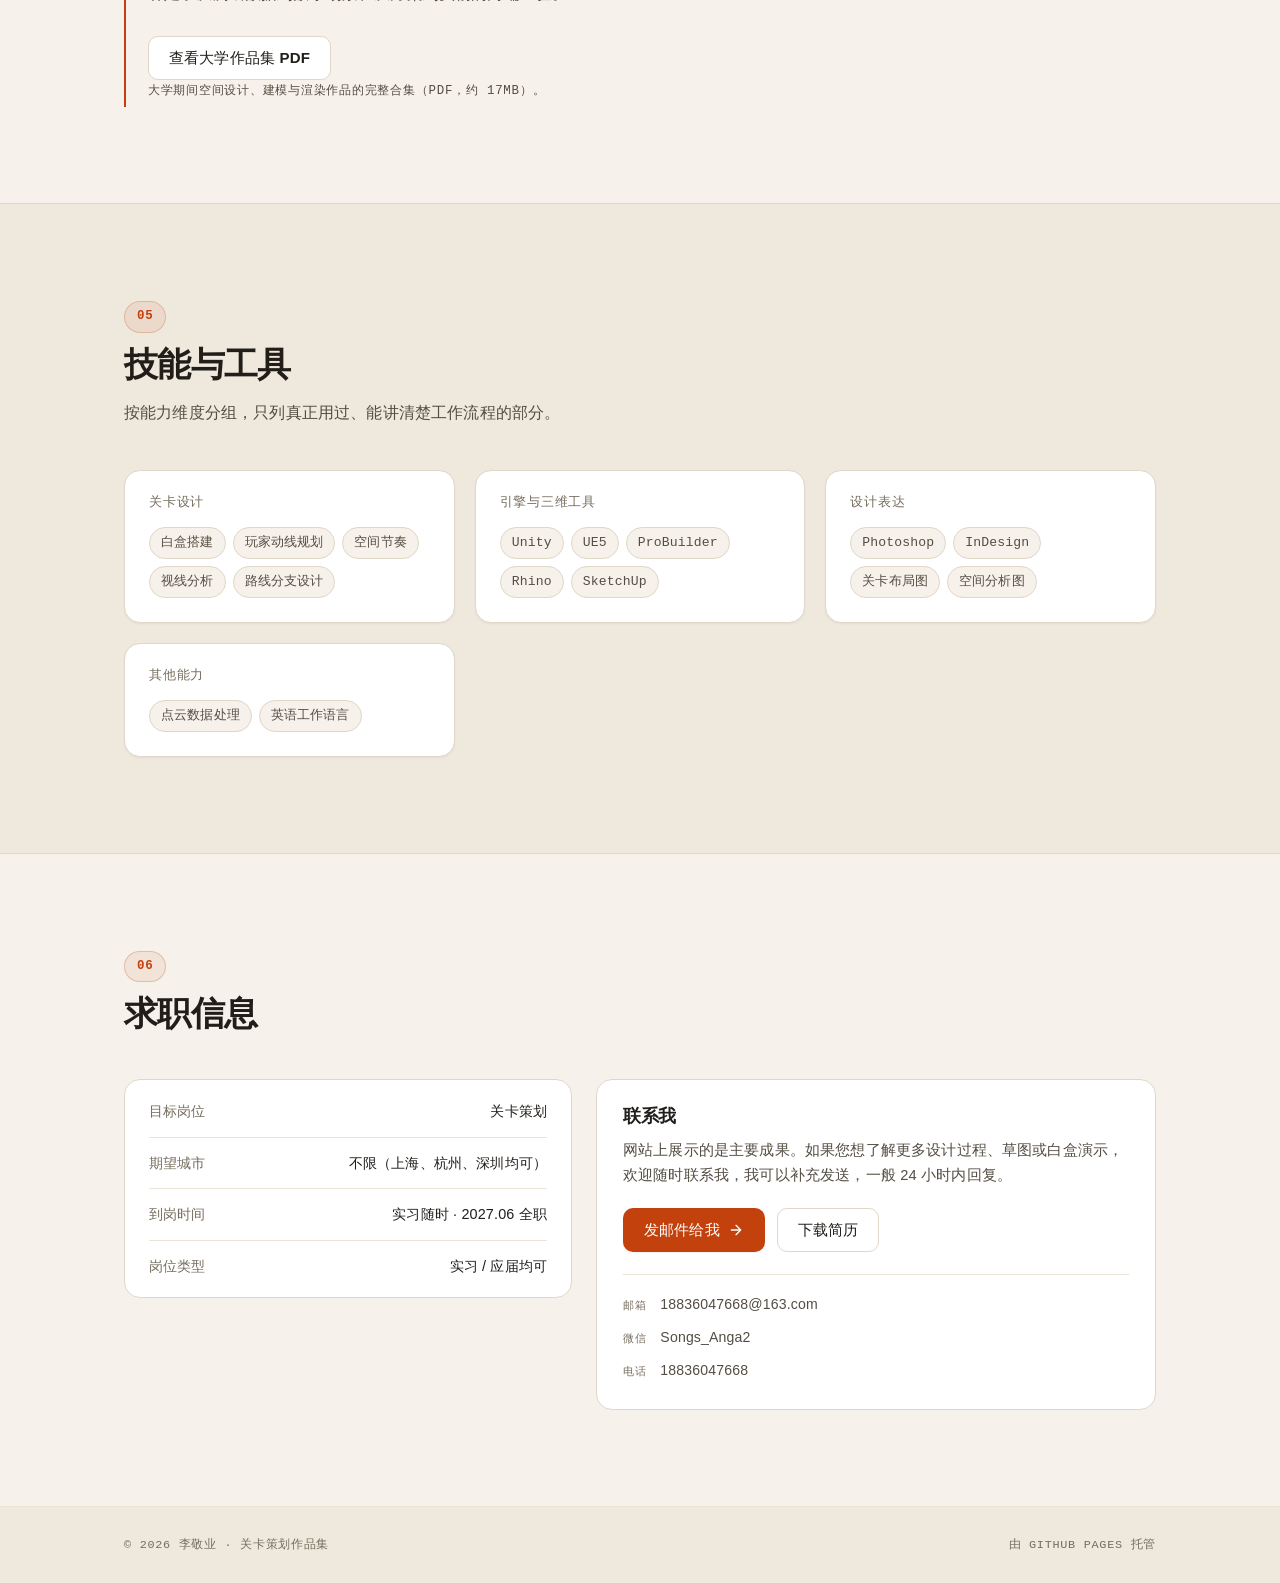
==== commit 104aba66: "Update resume; target role set to Level Designer only; remove placeholder sections and edit-mode too" ====
--- a/index.html
+++ b/index.html
@@ -108,8 +108,7 @@
       </div>
         </div><!-- /hero-text -->
 
-        <!-- 首屏右侧视觉：点击图片直接进入 Last Light 详情。
-             后续替换：选定开放世界截图后，把下面 img 的 src 换成新文件即可 -->
+        <!-- 首屏右侧视觉：点击图片直接进入 Last Light 详情 -->
         <a class="hero-visual reveal" href="work-lastlight.html" aria-label="进入 Last Light 开放世界项目详情">
           <img src="assets/img/lastlight-cover.jpg" alt="Last Light 开放世界小镇关卡实景" />
           <span class="hero-visual-tag">
@@ -438,7 +437,7 @@
 
       <div class="job-grid">
         <dl class="job-card reveal">
-          <div><dt>目标岗位</dt><dd>关卡策划 · 3D 场景设计</dd></div>
+          <div><dt>目标岗位</dt><dd>关卡策划</dd></div>
           <div><dt>期望城市</dt><dd>不限（上海、杭州、深圳均可）</dd></div>
           <div><dt>到岗时间</dt><dd>实习随时 · 2027.06 全职</dd></div>
           <div><dt>岗位类型</dt><dd>实习 / 应届均可</dd></div>
--- a/assets/css/style.css
+++ b/assets/css/style.css
@@ -1036,18 +1036,6 @@
 
 /* --- 图片与图注 --- */
 .figure-block { margin: 0; }
-.fig-placeholder {
-  display: grid;
-  place-items: center;
-  aspect-ratio: 16 / 9;
-  padding: 20px;
-  border: 1px dashed var(--border-strong);
-  border-radius: var(--radius);
-  background: var(--bg-soft);
-  color: var(--text-faint);
-  font-size: .74rem;
-  text-align: center;
-}
 .figure-block img {
   width: 100%;
   border: 1px solid var(--border);
@@ -1096,20 +1084,10 @@
 /* --- 关键节点卡片 --- */
 .nodes { display: grid; gap: 22px; }
 .node-card {
-  display: grid;
-  grid-template-columns: minmax(0, 1fr) minmax(0, 1.15fr);
   border: 1px solid var(--border);
   border-radius: var(--radius-lg);
   background: var(--surface);
   overflow: hidden;
-}
-.node-media { border-right: 1px solid var(--border-soft); }
-.node-media .fig-placeholder {
-  height: 100%;
-  min-height: 240px;
-  aspect-ratio: auto;
-  border: 0;
-  border-radius: 0;
 }
 .node-body { padding: 26px; }
 .node-index { display: block; margin-bottom: 10px; color: var(--accent); font-size: .66rem; }
@@ -1184,9 +1162,6 @@
 @media (max-width: 900px) {
   .callout { grid-template-columns: 1fr; }
   .review { grid-template-columns: 1fr; }
-  .node-card { grid-template-columns: 1fr; }
-  .node-media { border-right: 0; border-bottom: 1px solid var(--border-soft); }
-  .node-media .fig-placeholder { min-height: 190px; }
 }
 
 @media (max-width: 640px) {
@@ -1199,11 +1174,17 @@
 /* --------------------------------------------------------------------------
    16. 打印
    -------------------------------------------------------------------------- */
+.print-only-video-note { display: none; }
+
 @media print {
   .site-header, .progress, .socials, .hero-actions, .site-footer { display: none !important; }
   body { background: #fff; color: #000; }
   .section { padding: 20px 0; break-inside: avoid; }
   .reveal { opacity: 1; transform: none; }
+  .video-frame { display: none; }
+  .video-figure .print-only-video-note { display: inline; }
+  .poi-detail { display: none; }
+  .poi-layout { grid-template-columns: 1fr; }
 }
 
 /* ==========================================================================
@@ -1536,7 +1517,6 @@
   box-shadow: 0 0 0 3px rgba(255,255,255,.85), 0 0 0 6px var(--poi-c), 0 1px 6px rgba(0,0,0,.4);
   transform: translate(-50%, -50%) scale(1.18);
 }
-.poi-btn.is-dragging { cursor: grabbing; }
 
 /* 悬停名称气泡 */
 .poi-btn::after {
@@ -1642,18 +1622,6 @@
   font-size: .78rem;
 }
 
-/* ---- 编辑模式 ---- */
-.poi-edit-bar {
-  margin-bottom: 12px;
-  padding: 8px 12px;
-  border: 1px dashed var(--accent);
-  border-radius: var(--radius);
-  color: var(--text);
-  font-size: .78rem;
-  background: var(--surface);
-  position: sticky; top: 70px; z-index: 5;
-}
-
 /* ---- 制作中徽标 ---- */
 .badge-wip {
   display: inline-flex; align-items: center; gap: 6px;
@@ -1757,6 +1725,20 @@
   letter-spacing: 0;
 }
 .mission-text + .mission-text { margin-top: 10px; }
+
+/* Hero 鸟瞰图组（复用 poi-gallery 翻页交互） */
+.case-aerial { margin: 46px 0 0; }
+.case-aerial .poi-gallery { margin-top: 0; }
+.case-aerial-gallery { outline: none; }
+.case-aerial figcaption {
+  display: flex;
+  align-items: baseline;
+  gap: 12px;
+  margin-top: 12px;
+  font-size: .82rem;
+  color: var(--text-soft);
+}
+.case-aerial-tag { color: var(--accent); letter-spacing: .05em; font-size: .72rem; }
 
 /* 设计重点四卡 */
 .focus-grid {
@@ -1917,33 +1899,6 @@
 .loot-item.r-rare { border-color: rgba(147, 51, 234, .4); }
 
 .hero-text { min-width: 0; }
-
-/* ---- 编辑模式：提示行 + 一键复制按钮 ---- */
-.poi-edit-row {
-  display: flex;
-  align-items: center;
-  justify-content: space-between;
-  gap: 12px;
-  flex-wrap: wrap;
-}
-.poi-edit-tip { flex: 1 1 auto; min-width: 220px; }
-.poi-edit-copy {
-  flex: 0 0 auto;
-  font: inherit;
-  font-size: .78rem;
-  line-height: 1;
-  padding: 9px 16px;
-  border-radius: 999px;
-  border: 1px solid var(--accent);
-  color: var(--accent);
-  background: transparent;
-  cursor: pointer;
-  white-space: nowrap;
-  transition: background .16s var(--ease), color .16s var(--ease), border-color .16s var(--ease);
-}
-.poi-edit-copy:hover { background: var(--accent); color: #fff; }
-.poi-edit-copy.is-copied { background: #16a34a; border-color: #16a34a; color: #fff; }
-.poi-edit-pos { margin-top: 8px; color: var(--text-soft); font-size: .76rem; }
 
 /* ==========================================================================
    POI 地图第二轮：加宽区块、放大详情、半透明带光晕的按钮
